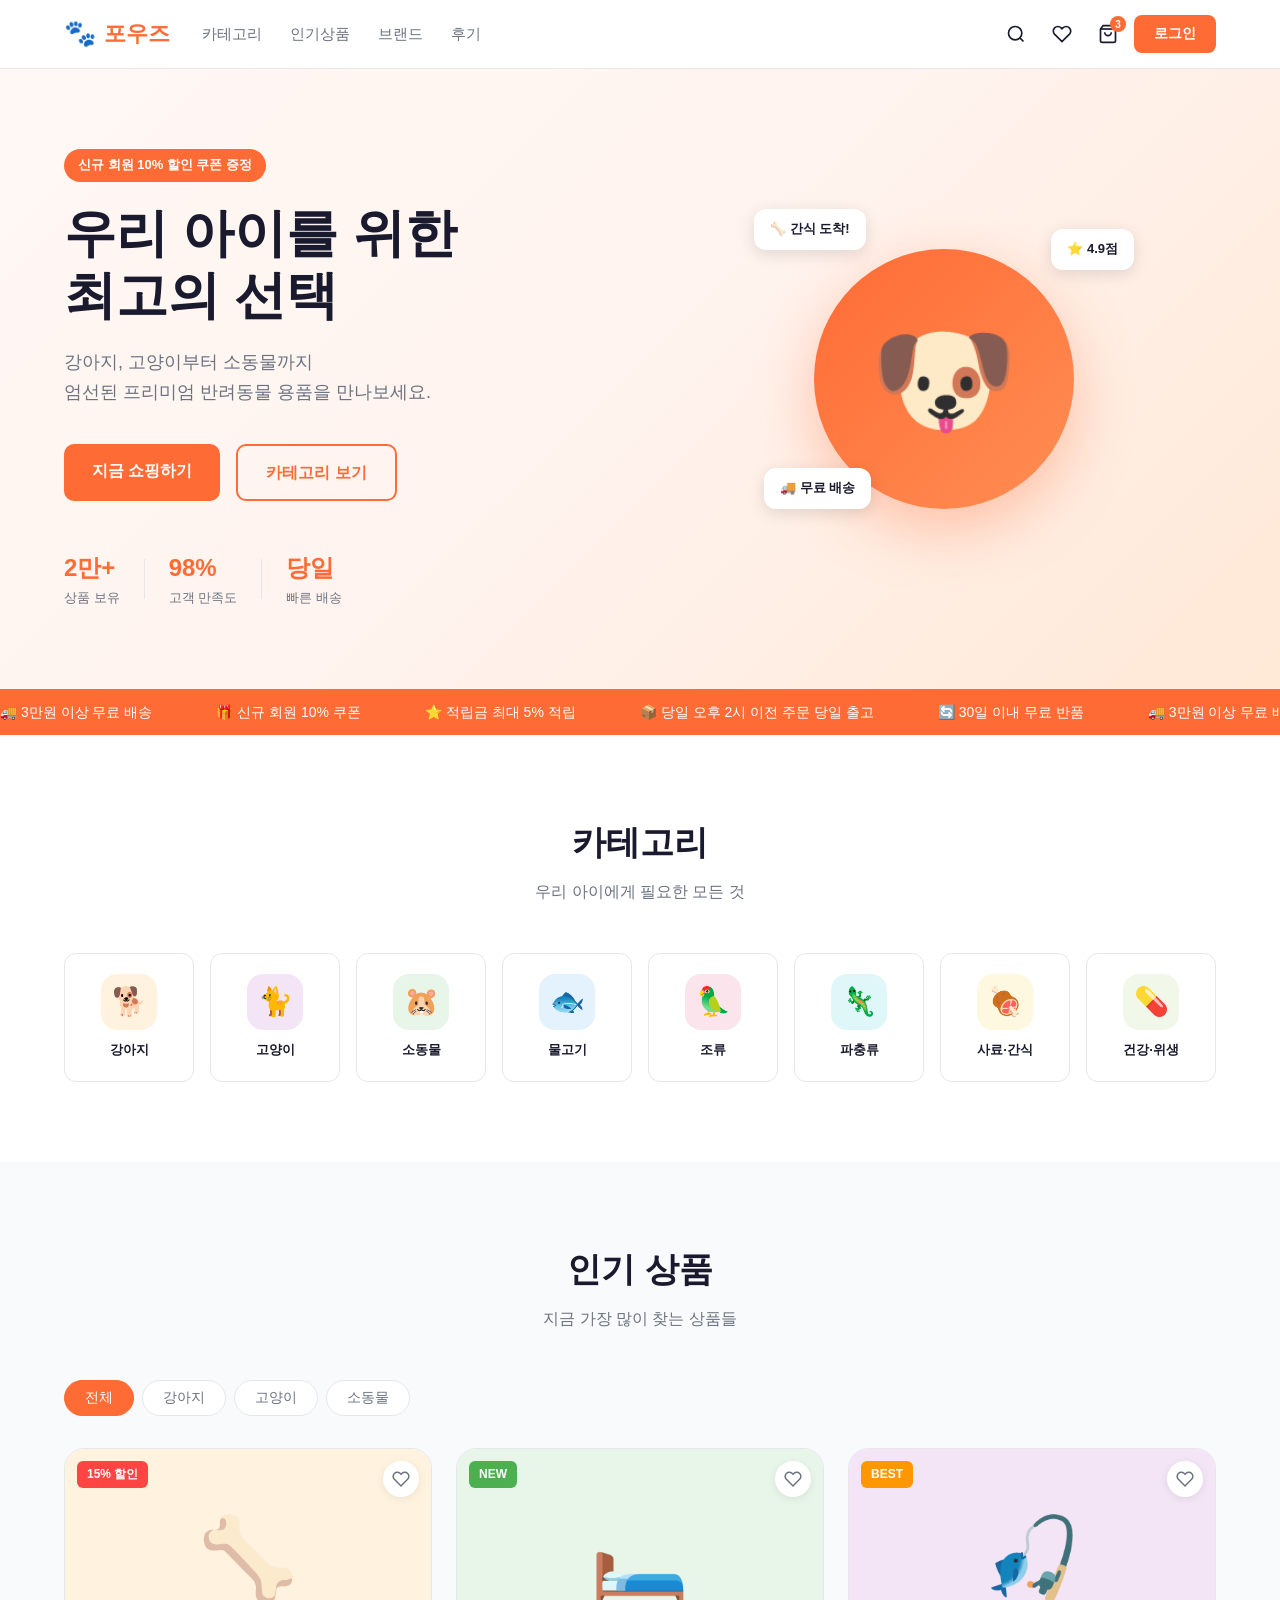
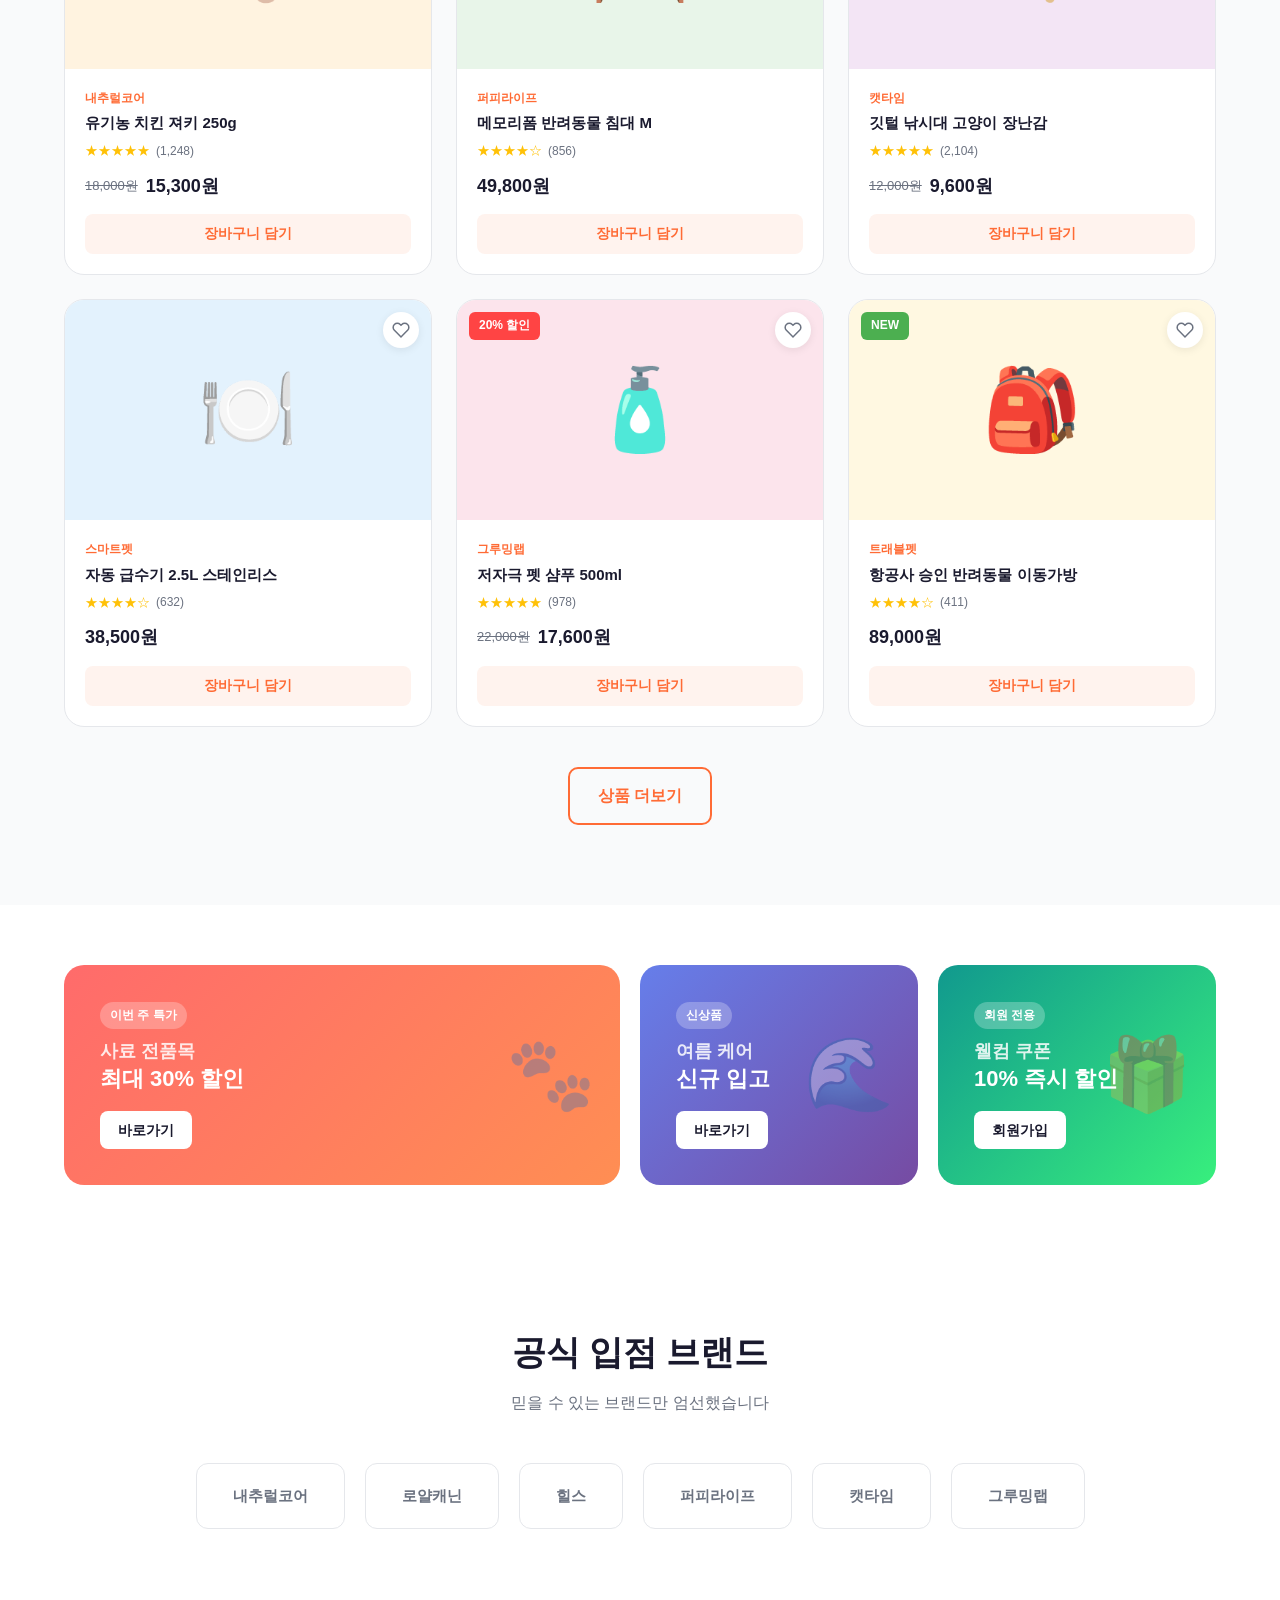
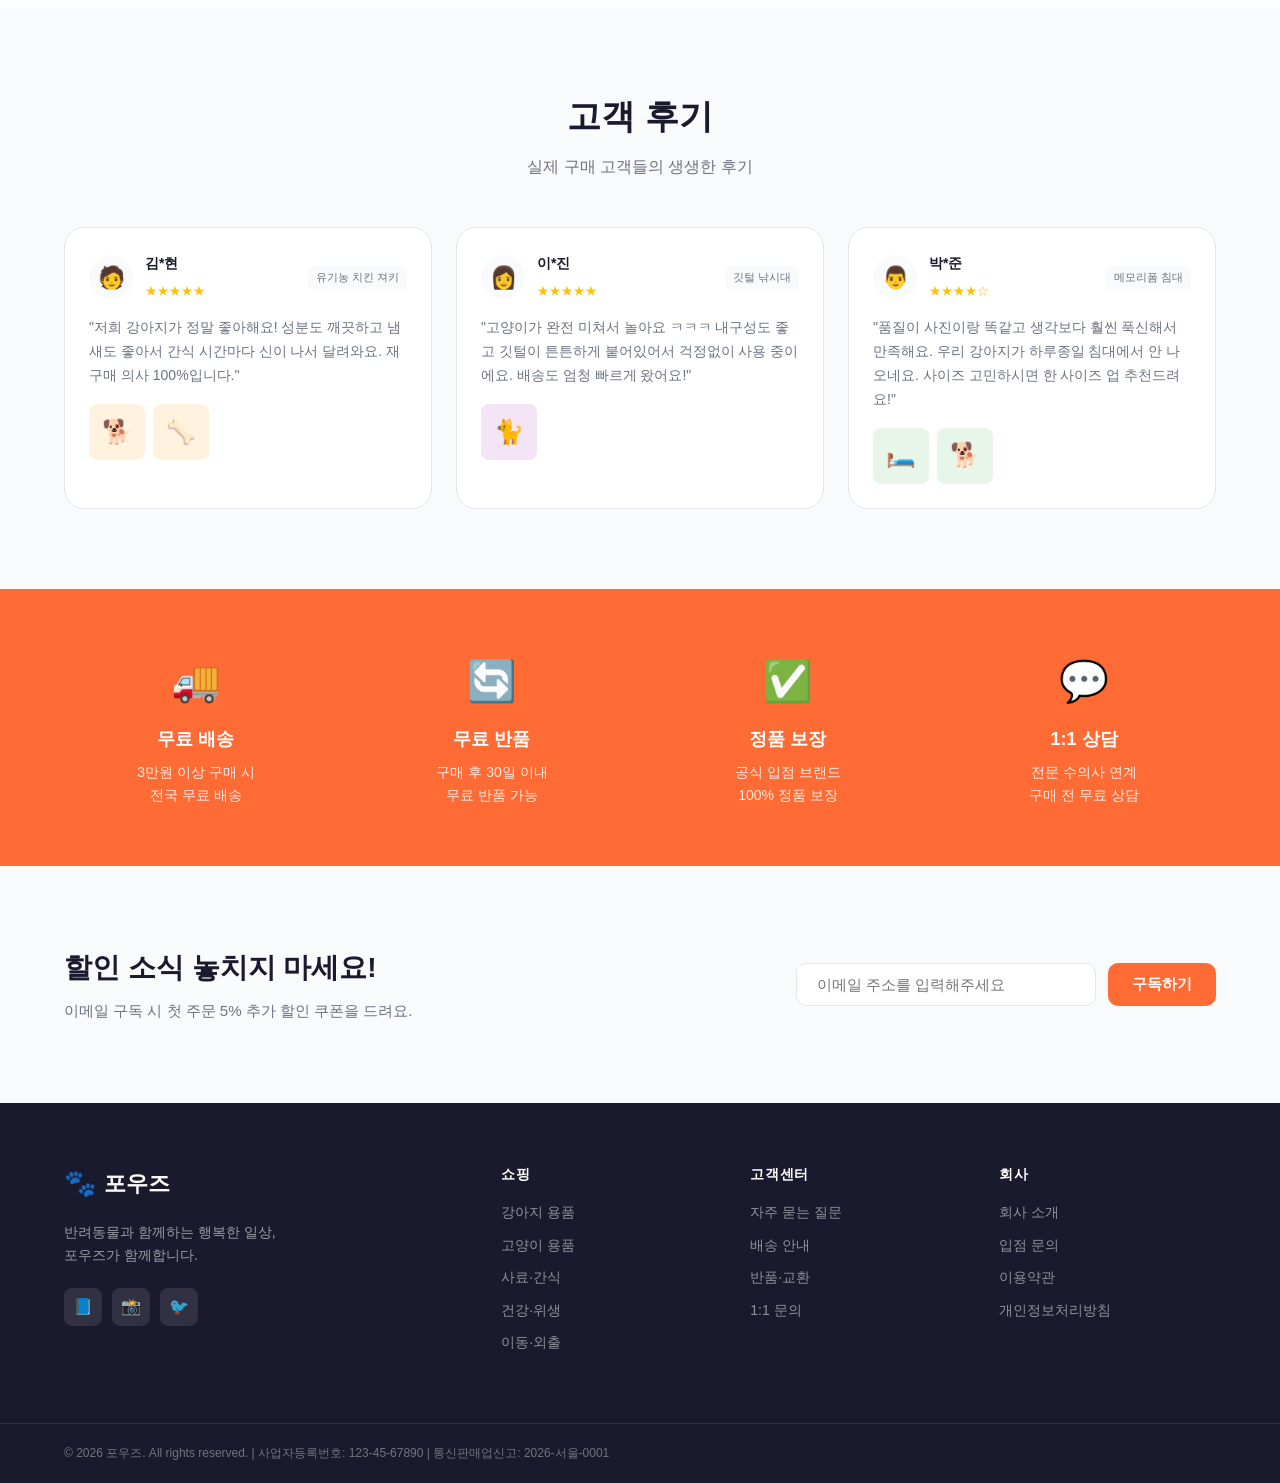
==== index.html @ cc8960c6 "Initialize brand-website project with PAWZ v1-v3 and HANIP v4 - v1: basic pet shopping mall (index.h" ====
<!DOCTYPE html>
<html lang="ko">
<head>
  <meta charset="UTF-8" />
  <meta name="viewport" content="width=device-width, initial-scale=1.0" />
  <title>포우즈 - 반려동물 용품 전문점</title>
  <link rel="stylesheet" href="style.css" />
</head>
<body>

  <!-- 헤더 -->
  <header class="header">
    <div class="container header-inner">
      <a href="#" class="logo">
        <span class="logo-icon">🐾</span>
        <span class="logo-text">포우즈</span>
      </a>
      <nav class="nav">
        <a href="#categories">카테고리</a>
        <a href="#featured">인기상품</a>
        <a href="#brands">브랜드</a>
        <a href="#review">후기</a>
      </nav>
      <div class="header-actions">
        <button class="btn-icon" aria-label="검색">
          <svg width="20" height="20" viewBox="0 0 24 24" fill="none" stroke="currentColor" stroke-width="2"><circle cx="11" cy="11" r="8"/><path d="m21 21-4.35-4.35"/></svg>
        </button>
        <button class="btn-icon" aria-label="찜목록">
          <svg width="20" height="20" viewBox="0 0 24 24" fill="none" stroke="currentColor" stroke-width="2"><path d="M20.84 4.61a5.5 5.5 0 0 0-7.78 0L12 5.67l-1.06-1.06a5.5 5.5 0 0 0-7.78 7.78l1.06 1.06L12 21.23l7.78-7.78 1.06-1.06a5.5 5.5 0 0 0 0-7.78z"/></svg>
        </button>
        <button class="btn-icon cart-btn" aria-label="장바구니">
          <svg width="20" height="20" viewBox="0 0 24 24" fill="none" stroke="currentColor" stroke-width="2"><path d="M6 2 3 6v14a2 2 0 0 0 2 2h14a2 2 0 0 0 2-2V6l-3-4z"/><line x1="3" y1="6" x2="21" y2="6"/><path d="M16 10a4 4 0 0 1-8 0"/></svg>
          <span class="cart-badge">3</span>
        </button>
        <button class="btn-primary">로그인</button>
      </div>
      <button class="mobile-menu-btn" aria-label="메뉴 열기">
        <span></span><span></span><span></span>
      </button>
    </div>
  </header>

  <!-- 히어로 섹션 -->
  <section class="hero">
    <div class="container hero-inner">
      <div class="hero-text">
        <p class="hero-badge">신규 회원 10% 할인 쿠폰 증정</p>
        <h1 class="hero-title">우리 아이를 위한<br>최고의 선택</h1>
        <p class="hero-desc">강아지, 고양이부터 소동물까지<br>엄선된 프리미엄 반려동물 용품을 만나보세요.</p>
        <div class="hero-buttons">
          <a href="#featured" class="btn-primary btn-lg">지금 쇼핑하기</a>
          <a href="#categories" class="btn-outline btn-lg">카테고리 보기</a>
        </div>
        <div class="hero-stats">
          <div class="stat">
            <strong>2만+</strong>
            <span>상품 보유</span>
          </div>
          <div class="stat-divider"></div>
          <div class="stat">
            <strong>98%</strong>
            <span>고객 만족도</span>
          </div>
          <div class="stat-divider"></div>
          <div class="stat">
            <strong>당일</strong>
            <span>빠른 배송</span>
          </div>
        </div>
      </div>
      <div class="hero-image">
        <div class="hero-card hero-card-main">
          <div class="hero-pet-illustration">
            <div class="pet-circle">
              <span class="pet-emoji">🐶</span>
            </div>
            <div class="floating-badge badge-1">🦴 간식 도착!</div>
            <div class="floating-badge badge-2">⭐ 4.9점</div>
            <div class="floating-badge badge-3">🚚 무료 배송</div>
          </div>
        </div>
      </div>
    </div>
  </section>

  <!-- 배너 띠 -->
  <div class="banner-strip">
    <div class="banner-track">
      <span>🚚 3만원 이상 무료 배송</span>
      <span>🎁 신규 회원 10% 쿠폰</span>
      <span>⭐ 적립금 최대 5% 적립</span>
      <span>📦 당일 오후 2시 이전 주문 당일 출고</span>
      <span>🔄 30일 이내 무료 반품</span>
      <span>🚚 3만원 이상 무료 배송</span>
      <span>🎁 신규 회원 10% 쿠폰</span>
      <span>⭐ 적립금 최대 5% 적립</span>
      <span>📦 당일 오후 2시 이전 주문 당일 출고</span>
      <span>🔄 30일 이내 무료 반품</span>
    </div>
  </div>

  <!-- 카테고리 -->
  <section class="section" id="categories">
    <div class="container">
      <div class="section-header">
        <h2 class="section-title">카테고리</h2>
        <p class="section-desc">우리 아이에게 필요한 모든 것</p>
      </div>
      <div class="category-grid">
        <a href="#" class="category-card">
          <div class="category-icon" style="background:#FFF3E0;">🐕</div>
          <span>강아지</span>
        </a>
        <a href="#" class="category-card">
          <div class="category-icon" style="background:#F3E5F5;">🐈</div>
          <span>고양이</span>
        </a>
        <a href="#" class="category-card">
          <div class="category-icon" style="background:#E8F5E9;">🐹</div>
          <span>소동물</span>
        </a>
        <a href="#" class="category-card">
          <div class="category-icon" style="background:#E3F2FD;">🐟</div>
          <span>물고기</span>
        </a>
        <a href="#" class="category-card">
          <div class="category-icon" style="background:#FCE4EC;">🦜</div>
          <span>조류</span>
        </a>
        <a href="#" class="category-card">
          <div class="category-icon" style="background:#E0F7FA;">🦎</div>
          <span>파충류</span>
        </a>
        <a href="#" class="category-card">
          <div class="category-icon" style="background:#FFF8E1;">🍖</div>
          <span>사료·간식</span>
        </a>
        <a href="#" class="category-card">
          <div class="category-icon" style="background:#F1F8E9;">💊</div>
          <span>건강·위생</span>
        </a>
      </div>
    </div>
  </section>

  <!-- 인기 상품 -->
  <section class="section section-gray" id="featured">
    <div class="container">
      <div class="section-header">
        <h2 class="section-title">인기 상품</h2>
        <p class="section-desc">지금 가장 많이 찾는 상품들</p>
      </div>
      <div class="tab-bar">
        <button class="tab active" data-tab="all">전체</button>
        <button class="tab" data-tab="dog">강아지</button>
        <button class="tab" data-tab="cat">고양이</button>
        <button class="tab" data-tab="small">소동물</button>
      </div>
      <div class="product-grid">

        <div class="product-card">
          <div class="product-image" style="background:#FFF3E0;">
            <span class="product-emoji">🦴</span>
            <button class="wish-btn"><svg width="18" height="18" viewBox="0 0 24 24" fill="none" stroke="currentColor" stroke-width="2"><path d="M20.84 4.61a5.5 5.5 0 0 0-7.78 0L12 5.67l-1.06-1.06a5.5 5.5 0 0 0-7.78 7.78l1.06 1.06L12 21.23l7.78-7.78 1.06-1.06a5.5 5.5 0 0 0 0-7.78z"/></svg></button>
            <span class="product-badge badge-sale">15% 할인</span>
          </div>
          <div class="product-info">
            <p class="product-brand">내추럴코어</p>
            <h3 class="product-name">유기농 치킨 져키 250g</h3>
            <div class="product-rating">
              <span class="stars">★★★★★</span>
              <span class="rating-count">(1,248)</span>
            </div>
            <div class="product-price">
              <span class="price-original">18,000원</span>
              <span class="price-current">15,300원</span>
            </div>
            <button class="btn-cart">장바구니 담기</button>
          </div>
        </div>

        <div class="product-card">
          <div class="product-image" style="background:#E8F5E9;">
            <span class="product-emoji">🛏️</span>
            <button class="wish-btn"><svg width="18" height="18" viewBox="0 0 24 24" fill="none" stroke="currentColor" stroke-width="2"><path d="M20.84 4.61a5.5 5.5 0 0 0-7.78 0L12 5.67l-1.06-1.06a5.5 5.5 0 0 0-7.78 7.78l1.06 1.06L12 21.23l7.78-7.78 1.06-1.06a5.5 5.5 0 0 0 0-7.78z"/></svg></button>
            <span class="product-badge badge-new">NEW</span>
          </div>
          <div class="product-info">
            <p class="product-brand">퍼피라이프</p>
            <h3 class="product-name">메모리폼 반려동물 침대 M</h3>
            <div class="product-rating">
              <span class="stars">★★★★☆</span>
              <span class="rating-count">(856)</span>
            </div>
            <div class="product-price">
              <span class="price-current">49,800원</span>
            </div>
            <button class="btn-cart">장바구니 담기</button>
          </div>
        </div>

        <div class="product-card">
          <div class="product-image" style="background:#F3E5F5;">
            <span class="product-emoji">🎣</span>
            <button class="wish-btn"><svg width="18" height="18" viewBox="0 0 24 24" fill="none" stroke="currentColor" stroke-width="2"><path d="M20.84 4.61a5.5 5.5 0 0 0-7.78 0L12 5.67l-1.06-1.06a5.5 5.5 0 0 0-7.78 7.78l1.06 1.06L12 21.23l7.78-7.78 1.06-1.06a5.5 5.5 0 0 0 0-7.78z"/></svg></button>
            <span class="product-badge badge-best">BEST</span>
          </div>
          <div class="product-info">
            <p class="product-brand">캣타임</p>
            <h3 class="product-name">깃털 낚시대 고양이 장난감</h3>
            <div class="product-rating">
              <span class="stars">★★★★★</span>
              <span class="rating-count">(2,104)</span>
            </div>
            <div class="product-price">
              <span class="price-original">12,000원</span>
              <span class="price-current">9,600원</span>
            </div>
            <button class="btn-cart">장바구니 담기</button>
          </div>
        </div>

        <div class="product-card">
          <div class="product-image" style="background:#E3F2FD;">
            <span class="product-emoji">🍽️</span>
            <button class="wish-btn"><svg width="18" height="18" viewBox="0 0 24 24" fill="none" stroke="currentColor" stroke-width="2"><path d="M20.84 4.61a5.5 5.5 0 0 0-7.78 0L12 5.67l-1.06-1.06a5.5 5.5 0 0 0-7.78 7.78l1.06 1.06L12 21.23l7.78-7.78 1.06-1.06a5.5 5.5 0 0 0 0-7.78z"/></svg></button>
          </div>
          <div class="product-info">
            <p class="product-brand">스마트펫</p>
            <h3 class="product-name">자동 급수기 2.5L 스테인리스</h3>
            <div class="product-rating">
              <span class="stars">★★★★☆</span>
              <span class="rating-count">(632)</span>
            </div>
            <div class="product-price">
              <span class="price-current">38,500원</span>
            </div>
            <button class="btn-cart">장바구니 담기</button>
          </div>
        </div>

        <div class="product-card">
          <div class="product-image" style="background:#FCE4EC;">
            <span class="product-emoji">🧴</span>
            <button class="wish-btn"><svg width="18" height="18" viewBox="0 0 24 24" fill="none" stroke="currentColor" stroke-width="2"><path d="M20.84 4.61a5.5 5.5 0 0 0-7.78 0L12 5.67l-1.06-1.06a5.5 5.5 0 0 0-7.78 7.78l1.06 1.06L12 21.23l7.78-7.78 1.06-1.06a5.5 5.5 0 0 0 0-7.78z"/></svg></button>
            <span class="product-badge badge-sale">20% 할인</span>
          </div>
          <div class="product-info">
            <p class="product-brand">그루밍랩</p>
            <h3 class="product-name">저자극 펫 샴푸 500ml</h3>
            <div class="product-rating">
              <span class="stars">★★★★★</span>
              <span class="rating-count">(978)</span>
            </div>
            <div class="product-price">
              <span class="price-original">22,000원</span>
              <span class="price-current">17,600원</span>
            </div>
            <button class="btn-cart">장바구니 담기</button>
          </div>
        </div>

        <div class="product-card">
          <div class="product-image" style="background:#FFF8E1;">
            <span class="product-emoji">🎒</span>
            <button class="wish-btn"><svg width="18" height="18" viewBox="0 0 24 24" fill="none" stroke="currentColor" stroke-width="2"><path d="M20.84 4.61a5.5 5.5 0 0 0-7.78 0L12 5.67l-1.06-1.06a5.5 5.5 0 0 0-7.78 7.78l1.06 1.06L12 21.23l7.78-7.78 1.06-1.06a5.5 5.5 0 0 0 0-7.78z"/></svg></button>
            <span class="product-badge badge-new">NEW</span>
          </div>
          <div class="product-info">
            <p class="product-brand">트래블펫</p>
            <h3 class="product-name">항공사 승인 반려동물 이동가방</h3>
            <div class="product-rating">
              <span class="stars">★★★★☆</span>
              <span class="rating-count">(411)</span>
            </div>
            <div class="product-price">
              <span class="price-current">89,000원</span>
            </div>
            <button class="btn-cart">장바구니 담기</button>
          </div>
        </div>

      </div>
      <div class="center-btn">
        <a href="#" class="btn-outline btn-lg">상품 더보기</a>
      </div>
    </div>
  </section>

  <!-- 프로모션 배너 -->
  <section class="promo-section">
    <div class="container promo-grid">
      <div class="promo-card promo-card-large" style="background: linear-gradient(135deg, #FF6B6B, #FF8E53);">
        <div class="promo-text">
          <span class="promo-label">이번 주 특가</span>
          <h3>사료 전품목<br><strong>최대 30% 할인</strong></h3>
          <a href="#" class="btn-white">바로가기</a>
        </div>
        <span class="promo-emoji">🐾</span>
      </div>
      <div class="promo-card" style="background: linear-gradient(135deg, #667eea, #764ba2);">
        <div class="promo-text">
          <span class="promo-label">신상품</span>
          <h3>여름 케어<br><strong>신규 입고</strong></h3>
          <a href="#" class="btn-white">바로가기</a>
        </div>
        <span class="promo-emoji">🌊</span>
      </div>
      <div class="promo-card" style="background: linear-gradient(135deg, #11998e, #38ef7d);">
        <div class="promo-text">
          <span class="promo-label">회원 전용</span>
          <h3>웰컴 쿠폰<br><strong>10% 즉시 할인</strong></h3>
          <a href="#" class="btn-white">회원가입</a>
        </div>
        <span class="promo-emoji">🎁</span>
      </div>
    </div>
  </section>

  <!-- 브랜드 -->
  <section class="section" id="brands">
    <div class="container">
      <div class="section-header">
        <h2 class="section-title">공식 입점 브랜드</h2>
        <p class="section-desc">믿을 수 있는 브랜드만 엄선했습니다</p>
      </div>
      <div class="brand-list">
        <div class="brand-logo">내추럴코어</div>
        <div class="brand-logo">로얄캐닌</div>
        <div class="brand-logo">힐스</div>
        <div class="brand-logo">퍼피라이프</div>
        <div class="brand-logo">캣타임</div>
        <div class="brand-logo">그루밍랩</div>
      </div>
    </div>
  </section>

  <!-- 고객 후기 -->
  <section class="section section-gray" id="review">
    <div class="container">
      <div class="section-header">
        <h2 class="section-title">고객 후기</h2>
        <p class="section-desc">실제 구매 고객들의 생생한 후기</p>
      </div>
      <div class="review-grid">
        <div class="review-card">
          <div class="review-header">
            <div class="reviewer-avatar">🧑</div>
            <div>
              <p class="reviewer-name">김*현</p>
              <span class="stars small">★★★★★</span>
            </div>
            <span class="review-product">유기농 치킨 져키</span>
          </div>
          <p class="review-text">"저희 강아지가 정말 좋아해요! 성분도 깨끗하고 냄새도 좋아서 간식 시간마다 신이 나서 달려와요. 재구매 의사 100%입니다."</p>
          <div class="review-images">
            <div class="review-img" style="background:#FFF3E0;">🐕</div>
            <div class="review-img" style="background:#FFF3E0;">🦴</div>
          </div>
        </div>
        <div class="review-card">
          <div class="review-header">
            <div class="reviewer-avatar">👩</div>
            <div>
              <p class="reviewer-name">이*진</p>
              <span class="stars small">★★★★★</span>
            </div>
            <span class="review-product">깃털 낚시대</span>
          </div>
          <p class="review-text">"고양이가 완전 미쳐서 놀아요 ㅋㅋㅋ 내구성도 좋고 깃털이 튼튼하게 붙어있어서 걱정없이 사용 중이에요. 배송도 엄청 빠르게 왔어요!"</p>
          <div class="review-images">
            <div class="review-img" style="background:#F3E5F5;">🐈</div>
          </div>
        </div>
        <div class="review-card">
          <div class="review-header">
            <div class="reviewer-avatar">👨</div>
            <div>
              <p class="reviewer-name">박*준</p>
              <span class="stars small">★★★★☆</span>
            </div>
            <span class="review-product">메모리폼 침대</span>
          </div>
          <p class="review-text">"품질이 사진이랑 똑같고 생각보다 훨씬 푹신해서 만족해요. 우리 강아지가 하루종일 침대에서 안 나오네요. 사이즈 고민하시면 한 사이즈 업 추천드려요!"</p>
          <div class="review-images">
            <div class="review-img" style="background:#E8F5E9;">🛏️</div>
            <div class="review-img" style="background:#E8F5E9;">🐕</div>
          </div>
        </div>
      </div>
    </div>
  </section>

  <!-- 서비스 특징 -->
  <section class="features-section">
    <div class="container features-grid">
      <div class="feature">
        <div class="feature-icon">🚚</div>
        <h4>무료 배송</h4>
        <p>3만원 이상 구매 시<br>전국 무료 배송</p>
      </div>
      <div class="feature">
        <div class="feature-icon">🔄</div>
        <h4>무료 반품</h4>
        <p>구매 후 30일 이내<br>무료 반품 가능</p>
      </div>
      <div class="feature">
        <div class="feature-icon">✅</div>
        <h4>정품 보장</h4>
        <p>공식 입점 브랜드<br>100% 정품 보장</p>
      </div>
      <div class="feature">
        <div class="feature-icon">💬</div>
        <h4>1:1 상담</h4>
        <p>전문 수의사 연계<br>구매 전 무료 상담</p>
      </div>
    </div>
  </section>

  <!-- 뉴스레터 -->
  <section class="newsletter-section">
    <div class="container newsletter-inner">
      <div class="newsletter-text">
        <h2>할인 소식 놓치지 마세요!</h2>
        <p>이메일 구독 시 첫 주문 5% 추가 할인 쿠폰을 드려요.</p>
      </div>
      <form class="newsletter-form" onsubmit="return false;">
        <input type="email" placeholder="이메일 주소를 입력해주세요" />
        <button type="submit" class="btn-primary">구독하기</button>
      </form>
    </div>
  </section>

  <!-- 푸터 -->
  <footer class="footer">
    <div class="container footer-inner">
      <div class="footer-brand">
        <a href="#" class="logo">
          <span class="logo-icon">🐾</span>
          <span class="logo-text">포우즈</span>
        </a>
        <p>반려동물과 함께하는 행복한 일상,<br>포우즈가 함께합니다.</p>
        <div class="social-links">
          <a href="#" class="social-btn">📘</a>
          <a href="#" class="social-btn">📸</a>
          <a href="#" class="social-btn">🐦</a>
        </div>
      </div>
      <div class="footer-links">
        <div class="footer-col">
          <h5>쇼핑</h5>
          <a href="#">강아지 용품</a>
          <a href="#">고양이 용품</a>
          <a href="#">사료·간식</a>
          <a href="#">건강·위생</a>
          <a href="#">이동·외출</a>
        </div>
        <div class="footer-col">
          <h5>고객센터</h5>
          <a href="#">자주 묻는 질문</a>
          <a href="#">배송 안내</a>
          <a href="#">반품·교환</a>
          <a href="#">1:1 문의</a>
        </div>
        <div class="footer-col">
          <h5>회사</h5>
          <a href="#">회사 소개</a>
          <a href="#">입점 문의</a>
          <a href="#">이용약관</a>
          <a href="#">개인정보처리방침</a>
        </div>
      </div>
    </div>
    <div class="footer-bottom">
      <div class="container">
        <p>© 2026 포우즈. All rights reserved. | 사업자등록번호: 123-45-67890 | 통신판매업신고: 2026-서울-0001</p>
      </div>
    </div>
  </footer>

  <script src="script.js"></script>
</body>
</html>
---- style.css ----
/* ===== 리셋 & 기본 ===== */
*, *::before, *::after {
  box-sizing: border-box;
  margin: 0;
  padding: 0;
}

:root {
  --primary: #FF6B35;
  --primary-dark: #E55A24;
  --primary-light: #FFF3EE;
  --text: #1A1A2E;
  --text-secondary: #6B7280;
  --bg: #FFFFFF;
  --bg-gray: #F9FAFB;
  --border: #E5E7EB;
  --radius: 12px;
  --radius-lg: 20px;
  --shadow: 0 2px 8px rgba(0,0,0,0.08);
  --shadow-md: 0 4px 16px rgba(0,0,0,0.12);
  --shadow-lg: 0 8px 32px rgba(0,0,0,0.16);
}

html { scroll-behavior: smooth; }

body {
  font-family: 'Apple SD Gothic Neo', 'Noto Sans KR', sans-serif;
  color: var(--text);
  background: var(--bg);
  line-height: 1.6;
}

a { text-decoration: none; color: inherit; }
button { cursor: pointer; border: none; background: none; font-family: inherit; }
img { max-width: 100%; }

.container {
  max-width: 1200px;
  margin: 0 auto;
  padding: 0 24px;
}

/* ===== 버튼 ===== */
.btn-primary {
  background: var(--primary);
  color: #fff;
  padding: 10px 20px;
  border-radius: 8px;
  font-weight: 600;
  font-size: 14px;
  transition: background 0.2s, transform 0.1s;
  display: inline-block;
}
.btn-primary:hover { background: var(--primary-dark); transform: translateY(-1px); }

.btn-outline {
  border: 2px solid var(--primary);
  color: var(--primary);
  padding: 10px 20px;
  border-radius: 8px;
  font-weight: 600;
  font-size: 14px;
  transition: all 0.2s;
  display: inline-block;
}
.btn-outline:hover { background: var(--primary); color: #fff; transform: translateY(-1px); }

.btn-lg { padding: 14px 28px; font-size: 16px; border-radius: 10px; }

.btn-white {
  background: #fff;
  color: var(--text);
  padding: 8px 18px;
  border-radius: 8px;
  font-weight: 600;
  font-size: 14px;
  display: inline-block;
  transition: opacity 0.2s;
}
.btn-white:hover { opacity: 0.9; }

.btn-icon {
  width: 40px;
  height: 40px;
  border-radius: 8px;
  display: flex;
  align-items: center;
  justify-content: center;
  color: var(--text);
  transition: background 0.2s;
  position: relative;
}
.btn-icon:hover { background: var(--bg-gray); }

/* ===== 헤더 ===== */
.header {
  position: sticky;
  top: 0;
  z-index: 100;
  background: rgba(255,255,255,0.95);
  backdrop-filter: blur(12px);
  border-bottom: 1px solid var(--border);
}

.header-inner {
  display: flex;
  align-items: center;
  gap: 32px;
  height: 68px;
}

.logo {
  display: flex;
  align-items: center;
  gap: 8px;
  font-size: 22px;
  font-weight: 800;
  color: var(--primary);
  flex-shrink: 0;
}
.logo-icon { font-size: 26px; }

.nav {
  display: flex;
  gap: 28px;
  flex: 1;
}
.nav a {
  font-size: 15px;
  font-weight: 500;
  color: var(--text-secondary);
  transition: color 0.2s;
}
.nav a:hover { color: var(--primary); }

.header-actions {
  display: flex;
  align-items: center;
  gap: 6px;
}

.cart-btn { position: relative; }
.cart-badge {
  position: absolute;
  top: 2px;
  right: 2px;
  background: var(--primary);
  color: #fff;
  font-size: 10px;
  font-weight: 700;
  width: 16px;
  height: 16px;
  border-radius: 50%;
  display: flex;
  align-items: center;
  justify-content: center;
}

.mobile-menu-btn {
  display: none;
  flex-direction: column;
  gap: 5px;
  padding: 8px;
}
.mobile-menu-btn span {
  width: 22px;
  height: 2px;
  background: var(--text);
  border-radius: 2px;
}

/* ===== 히어로 ===== */
.hero {
  background: linear-gradient(135deg, #FFF8F5 0%, #FFF3EE 50%, #FFE8D6 100%);
  padding: 80px 0;
  overflow: hidden;
}

.hero-inner {
  display: grid;
  grid-template-columns: 1fr 1fr;
  align-items: center;
  gap: 64px;
}

.hero-badge {
  display: inline-block;
  background: var(--primary);
  color: #fff;
  font-size: 13px;
  font-weight: 600;
  padding: 6px 14px;
  border-radius: 20px;
  margin-bottom: 20px;
}

.hero-title {
  font-size: 52px;
  font-weight: 900;
  line-height: 1.2;
  margin-bottom: 20px;
  color: var(--text);
}

.hero-desc {
  font-size: 18px;
  color: var(--text-secondary);
  margin-bottom: 36px;
  line-height: 1.7;
}

.hero-buttons {
  display: flex;
  gap: 16px;
  margin-bottom: 48px;
}

.hero-stats {
  display: flex;
  align-items: center;
  gap: 24px;
}

.stat {
  display: flex;
  flex-direction: column;
}
.stat strong {
  font-size: 24px;
  font-weight: 800;
  color: var(--primary);
}
.stat span {
  font-size: 13px;
  color: var(--text-secondary);
}

.stat-divider {
  width: 1px;
  height: 40px;
  background: var(--border);
}

/* 히어로 이미지 영역 */
.hero-image {
  display: flex;
  justify-content: center;
  align-items: center;
}

.hero-card-main {
  position: relative;
  width: 380px;
  height: 380px;
}

.hero-pet-illustration {
  position: relative;
  width: 100%;
  height: 100%;
  display: flex;
  align-items: center;
  justify-content: center;
}

.pet-circle {
  width: 260px;
  height: 260px;
  border-radius: 50%;
  background: linear-gradient(135deg, #FF6B35, #FF8E53);
  display: flex;
  align-items: center;
  justify-content: center;
  font-size: 120px;
  box-shadow: 0 20px 60px rgba(255, 107, 53, 0.35);
  animation: float 3s ease-in-out infinite;
}

@keyframes float {
  0%, 100% { transform: translateY(0); }
  50% { transform: translateY(-12px); }
}

.floating-badge {
  position: absolute;
  background: #fff;
  border-radius: 12px;
  padding: 10px 16px;
  font-size: 13px;
  font-weight: 600;
  box-shadow: var(--shadow-md);
  white-space: nowrap;
}

.badge-1 { top: 20px; left: 0; animation: floatBadge1 4s ease-in-out infinite; }
.badge-2 { top: 40px; right: 0; animation: floatBadge2 4s ease-in-out infinite 1s; }
.badge-3 { bottom: 60px; left: 10px; animation: floatBadge1 4s ease-in-out infinite 0.5s; }

@keyframes floatBadge1 {
  0%, 100% { transform: translateY(0); }
  50% { transform: translateY(-6px); }
}
@keyframes floatBadge2 {
  0%, 100% { transform: translateY(0); }
  50% { transform: translateY(-8px); }
}

/* ===== 배너 띠 ===== */
.banner-strip {
  background: var(--primary);
  color: #fff;
  padding: 12px 0;
  overflow: hidden;
}

.banner-track {
  display: flex;
  gap: 64px;
  white-space: nowrap;
  animation: scroll 20s linear infinite;
  font-size: 14px;
  font-weight: 500;
}

@keyframes scroll {
  from { transform: translateX(0); }
  to { transform: translateX(-50%); }
}

/* ===== 섹션 공통 ===== */
.section { padding: 80px 0; }
.section-gray { background: var(--bg-gray); }

.section-header {
  text-align: center;
  margin-bottom: 48px;
}

.section-title {
  font-size: 34px;
  font-weight: 800;
  margin-bottom: 10px;
}

.section-desc {
  font-size: 16px;
  color: var(--text-secondary);
}

/* ===== 카테고리 ===== */
.category-grid {
  display: grid;
  grid-template-columns: repeat(8, 1fr);
  gap: 16px;
}

.category-card {
  display: flex;
  flex-direction: column;
  align-items: center;
  gap: 10px;
  padding: 20px 12px;
  border-radius: var(--radius);
  border: 1px solid var(--border);
  background: #fff;
  transition: all 0.2s;
  font-size: 13px;
  font-weight: 600;
  color: var(--text);
}
.category-card:hover {
  border-color: var(--primary);
  transform: translateY(-4px);
  box-shadow: var(--shadow-md);
}

.category-icon {
  width: 56px;
  height: 56px;
  border-radius: 16px;
  display: flex;
  align-items: center;
  justify-content: center;
  font-size: 28px;
}

/* ===== 탭 ===== */
.tab-bar {
  display: flex;
  gap: 8px;
  margin-bottom: 32px;
}

.tab {
  padding: 8px 20px;
  border-radius: 20px;
  font-size: 14px;
  font-weight: 500;
  color: var(--text-secondary);
  border: 1px solid var(--border);
  background: #fff;
  transition: all 0.2s;
}
.tab:hover { border-color: var(--primary); color: var(--primary); }
.tab.active {
  background: var(--primary);
  border-color: var(--primary);
  color: #fff;
}

/* ===== 상품 그리드 ===== */
.product-grid {
  display: grid;
  grid-template-columns: repeat(3, 1fr);
  gap: 24px;
  margin-bottom: 40px;
}

.product-card {
  background: #fff;
  border-radius: var(--radius-lg);
  overflow: hidden;
  border: 1px solid var(--border);
  transition: all 0.25s;
}
.product-card:hover {
  transform: translateY(-6px);
  box-shadow: var(--shadow-lg);
}

.product-image {
  position: relative;
  height: 220px;
  display: flex;
  align-items: center;
  justify-content: center;
}

.product-emoji { font-size: 80px; }

.wish-btn {
  position: absolute;
  top: 12px;
  right: 12px;
  width: 36px;
  height: 36px;
  border-radius: 50%;
  background: #fff;
  display: flex;
  align-items: center;
  justify-content: center;
  box-shadow: var(--shadow);
  color: var(--text-secondary);
  transition: color 0.2s;
}
.wish-btn:hover { color: #E53935; }

.product-badge {
  position: absolute;
  top: 12px;
  left: 12px;
  padding: 4px 10px;
  border-radius: 6px;
  font-size: 12px;
  font-weight: 700;
}
.badge-sale { background: #FF4444; color: #fff; }
.badge-new { background: #4CAF50; color: #fff; }
.badge-best { background: #FF9800; color: #fff; }

.product-info { padding: 20px; }

.product-brand {
  font-size: 12px;
  color: var(--primary);
  font-weight: 600;
  margin-bottom: 4px;
  text-transform: uppercase;
}

.product-name {
  font-size: 15px;
  font-weight: 600;
  margin-bottom: 8px;
  line-height: 1.4;
}

.product-rating {
  display: flex;
  align-items: center;
  gap: 6px;
  margin-bottom: 10px;
}

.stars { color: #FFC107; font-size: 13px; }
.stars.small { font-size: 12px; }
.rating-count { font-size: 12px; color: var(--text-secondary); }

.product-price {
  display: flex;
  align-items: center;
  gap: 8px;
  margin-bottom: 14px;
}

.price-original {
  font-size: 13px;
  color: var(--text-secondary);
  text-decoration: line-through;
}

.price-current {
  font-size: 18px;
  font-weight: 800;
  color: var(--text);
}

.btn-cart {
  width: 100%;
  padding: 11px;
  background: var(--primary-light);
  color: var(--primary);
  border-radius: 8px;
  font-size: 14px;
  font-weight: 600;
  transition: all 0.2s;
}
.btn-cart:hover {
  background: var(--primary);
  color: #fff;
}

.center-btn { text-align: center; }

/* ===== 프로모션 ===== */
.promo-section { padding: 60px 0; background: #fff; }

.promo-grid {
  display: grid;
  grid-template-columns: 2fr 1fr 1fr;
  gap: 20px;
}

.promo-card {
  border-radius: var(--radius-lg);
  padding: 36px;
  position: relative;
  overflow: hidden;
  min-height: 200px;
  display: flex;
  align-items: flex-end;
}

.promo-text {
  position: relative;
  z-index: 2;
}

.promo-label {
  display: inline-block;
  background: rgba(255,255,255,0.25);
  color: #fff;
  font-size: 12px;
  font-weight: 600;
  padding: 4px 10px;
  border-radius: 20px;
  margin-bottom: 10px;
}

.promo-card h3 {
  color: rgba(255,255,255,0.85);
  font-size: 18px;
  font-weight: 600;
  margin-bottom: 16px;
  line-height: 1.4;
}
.promo-card h3 strong {
  color: #fff;
  font-size: 22px;
  display: block;
}

.promo-emoji {
  position: absolute;
  right: 24px;
  top: 50%;
  transform: translateY(-50%);
  font-size: 72px;
  opacity: 0.3;
  z-index: 1;
}

/* ===== 브랜드 ===== */
.brand-list {
  display: flex;
  gap: 20px;
  flex-wrap: wrap;
  justify-content: center;
}

.brand-logo {
  padding: 20px 36px;
  border: 1px solid var(--border);
  border-radius: var(--radius);
  font-size: 15px;
  font-weight: 700;
  color: var(--text-secondary);
  transition: all 0.2s;
  cursor: pointer;
}
.brand-logo:hover {
  border-color: var(--primary);
  color: var(--primary);
  transform: scale(1.03);
}

/* ===== 후기 ===== */
.review-grid {
  display: grid;
  grid-template-columns: repeat(3, 1fr);
  gap: 24px;
}

.review-card {
  background: #fff;
  border-radius: var(--radius-lg);
  padding: 24px;
  border: 1px solid var(--border);
  transition: box-shadow 0.2s;
}
.review-card:hover { box-shadow: var(--shadow-md); }

.review-header {
  display: flex;
  align-items: center;
  gap: 12px;
  margin-bottom: 14px;
}

.reviewer-avatar {
  width: 44px;
  height: 44px;
  background: var(--bg-gray);
  border-radius: 50%;
  display: flex;
  align-items: center;
  justify-content: center;
  font-size: 22px;
  flex-shrink: 0;
}

.reviewer-name {
  font-weight: 600;
  font-size: 14px;
  margin-bottom: 2px;
}

.review-product {
  margin-left: auto;
  font-size: 11px;
  color: var(--text-secondary);
  background: var(--bg-gray);
  padding: 3px 8px;
  border-radius: 4px;
  flex-shrink: 0;
}

.review-text {
  font-size: 14px;
  color: var(--text-secondary);
  line-height: 1.7;
  margin-bottom: 16px;
}

.review-images {
  display: flex;
  gap: 8px;
}

.review-img {
  width: 56px;
  height: 56px;
  border-radius: 8px;
  display: flex;
  align-items: center;
  justify-content: center;
  font-size: 24px;
}

/* ===== 특징 ===== */
.features-section {
  padding: 60px 0;
  background: var(--primary);
}

.features-grid {
  display: grid;
  grid-template-columns: repeat(4, 1fr);
  gap: 32px;
}

.feature {
  text-align: center;
  color: #fff;
}

.feature-icon {
  font-size: 40px;
  margin-bottom: 12px;
}

.feature h4 {
  font-size: 18px;
  font-weight: 700;
  margin-bottom: 8px;
}

.feature p {
  font-size: 14px;
  opacity: 0.85;
  line-height: 1.6;
}

/* ===== 뉴스레터 ===== */
.newsletter-section {
  padding: 80px 0;
  background: var(--bg-gray);
}

.newsletter-inner {
  display: flex;
  align-items: center;
  justify-content: space-between;
  gap: 40px;
}

.newsletter-text h2 {
  font-size: 28px;
  font-weight: 800;
  margin-bottom: 8px;
}
.newsletter-text p {
  font-size: 15px;
  color: var(--text-secondary);
}

.newsletter-form {
  display: flex;
  gap: 12px;
  flex-shrink: 0;
}

.newsletter-form input {
  padding: 12px 20px;
  border-radius: 10px;
  border: 1px solid var(--border);
  font-size: 15px;
  width: 300px;
  font-family: inherit;
  outline: none;
  transition: border-color 0.2s;
}
.newsletter-form input:focus { border-color: var(--primary); }
.newsletter-form .btn-primary { padding: 12px 24px; border-radius: 10px; font-size: 15px; }

/* ===== 푸터 ===== */
.footer {
  background: var(--text);
  color: rgba(255,255,255,0.85);
}

.footer-inner {
  display: grid;
  grid-template-columns: 1fr 2fr;
  gap: 80px;
  padding: 60px 24px;
}

.footer .logo { color: #fff; margin-bottom: 16px; }

.footer-brand p {
  font-size: 14px;
  line-height: 1.7;
  opacity: 0.65;
  margin-bottom: 20px;
}

.social-links {
  display: flex;
  gap: 10px;
}
.social-btn {
  width: 38px;
  height: 38px;
  border-radius: 8px;
  background: rgba(255,255,255,0.1);
  display: flex;
  align-items: center;
  justify-content: center;
  font-size: 16px;
  transition: background 0.2s;
}
.social-btn:hover { background: rgba(255,255,255,0.2); }

.footer-links {
  display: grid;
  grid-template-columns: repeat(3, 1fr);
  gap: 32px;
}

.footer-col h5 {
  font-size: 14px;
  font-weight: 700;
  color: #fff;
  margin-bottom: 16px;
  text-transform: uppercase;
  letter-spacing: 0.05em;
}

.footer-col a {
  display: block;
  font-size: 14px;
  opacity: 0.6;
  margin-bottom: 10px;
  transition: opacity 0.2s;
}
.footer-col a:hover { opacity: 1; }

.footer-bottom {
  border-top: 1px solid rgba(255,255,255,0.1);
  padding: 20px 24px;
}
.footer-bottom p {
  font-size: 12px;
  opacity: 0.45;
}

/* ===== 반응형 ===== */
@media (max-width: 1024px) {
  .category-grid { grid-template-columns: repeat(4, 1fr); }
  .product-grid { grid-template-columns: repeat(2, 1fr); }
  .promo-grid { grid-template-columns: 1fr 1fr; }
  .promo-card-large { grid-column: span 2; }
  .hero-title { font-size: 42px; }
}

@media (max-width: 768px) {
  .nav { display: none; }
  .header-actions .btn-primary { display: none; }
  .mobile-menu-btn { display: flex; }

  .hero { padding: 48px 0; }
  .hero-inner { grid-template-columns: 1fr; gap: 40px; }
  .hero-image { display: none; }
  .hero-title { font-size: 36px; }
  .hero-buttons { flex-direction: column; gap: 12px; }

  .category-grid { grid-template-columns: repeat(4, 1fr); }
  .product-grid { grid-template-columns: 1fr; }
  .promo-grid { grid-template-columns: 1fr; }
  .promo-card-large { grid-column: span 1; }
  .review-grid { grid-template-columns: 1fr; }
  .features-grid { grid-template-columns: repeat(2, 1fr); }

  .newsletter-inner { flex-direction: column; align-items: flex-start; gap: 24px; }
  .newsletter-form { flex-direction: column; width: 100%; }
  .newsletter-form input { width: 100%; }

  .footer-inner { grid-template-columns: 1fr; gap: 40px; }
  .footer-links { grid-template-columns: repeat(3, 1fr); gap: 20px; }
}

@media (max-width: 480px) {
  .category-grid { grid-template-columns: repeat(4, 1fr); }
  .hero-stats { flex-wrap: wrap; gap: 16px; }
  .footer-links { grid-template-columns: 1fr 1fr; }
}
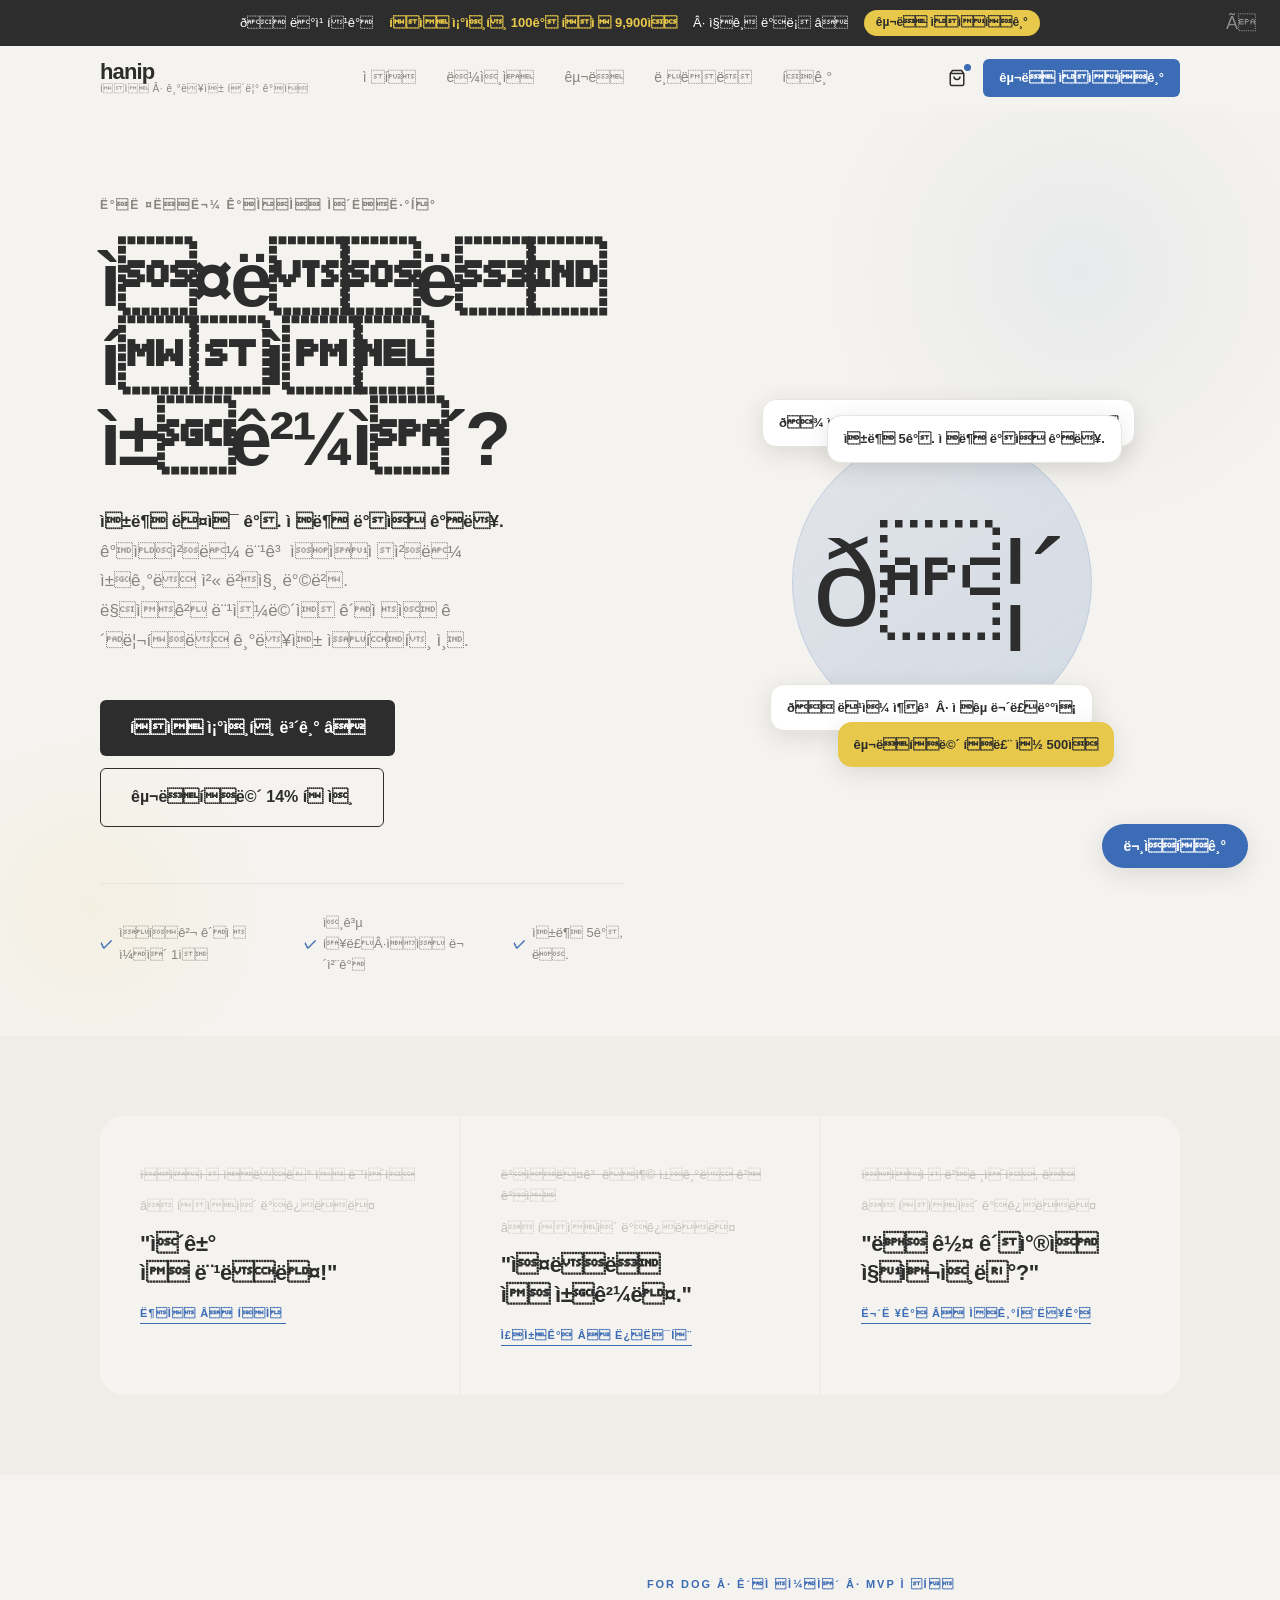
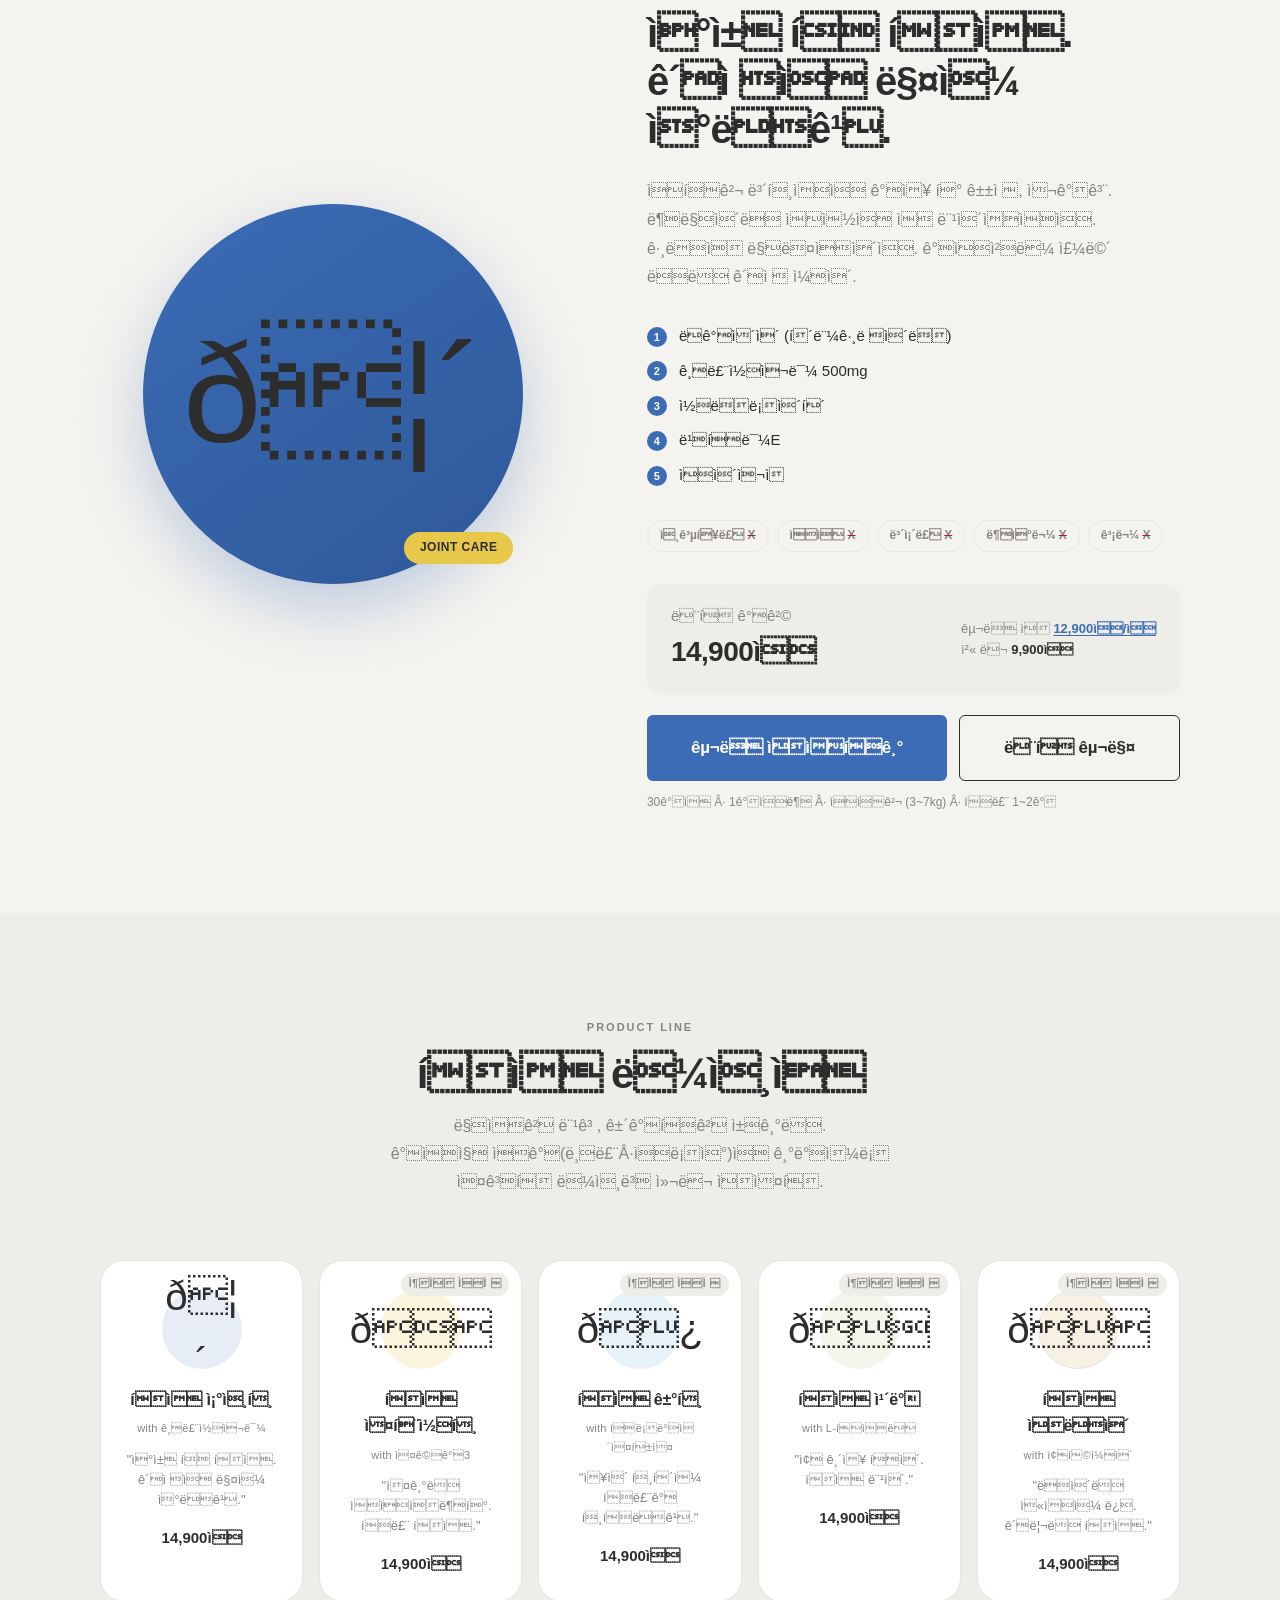
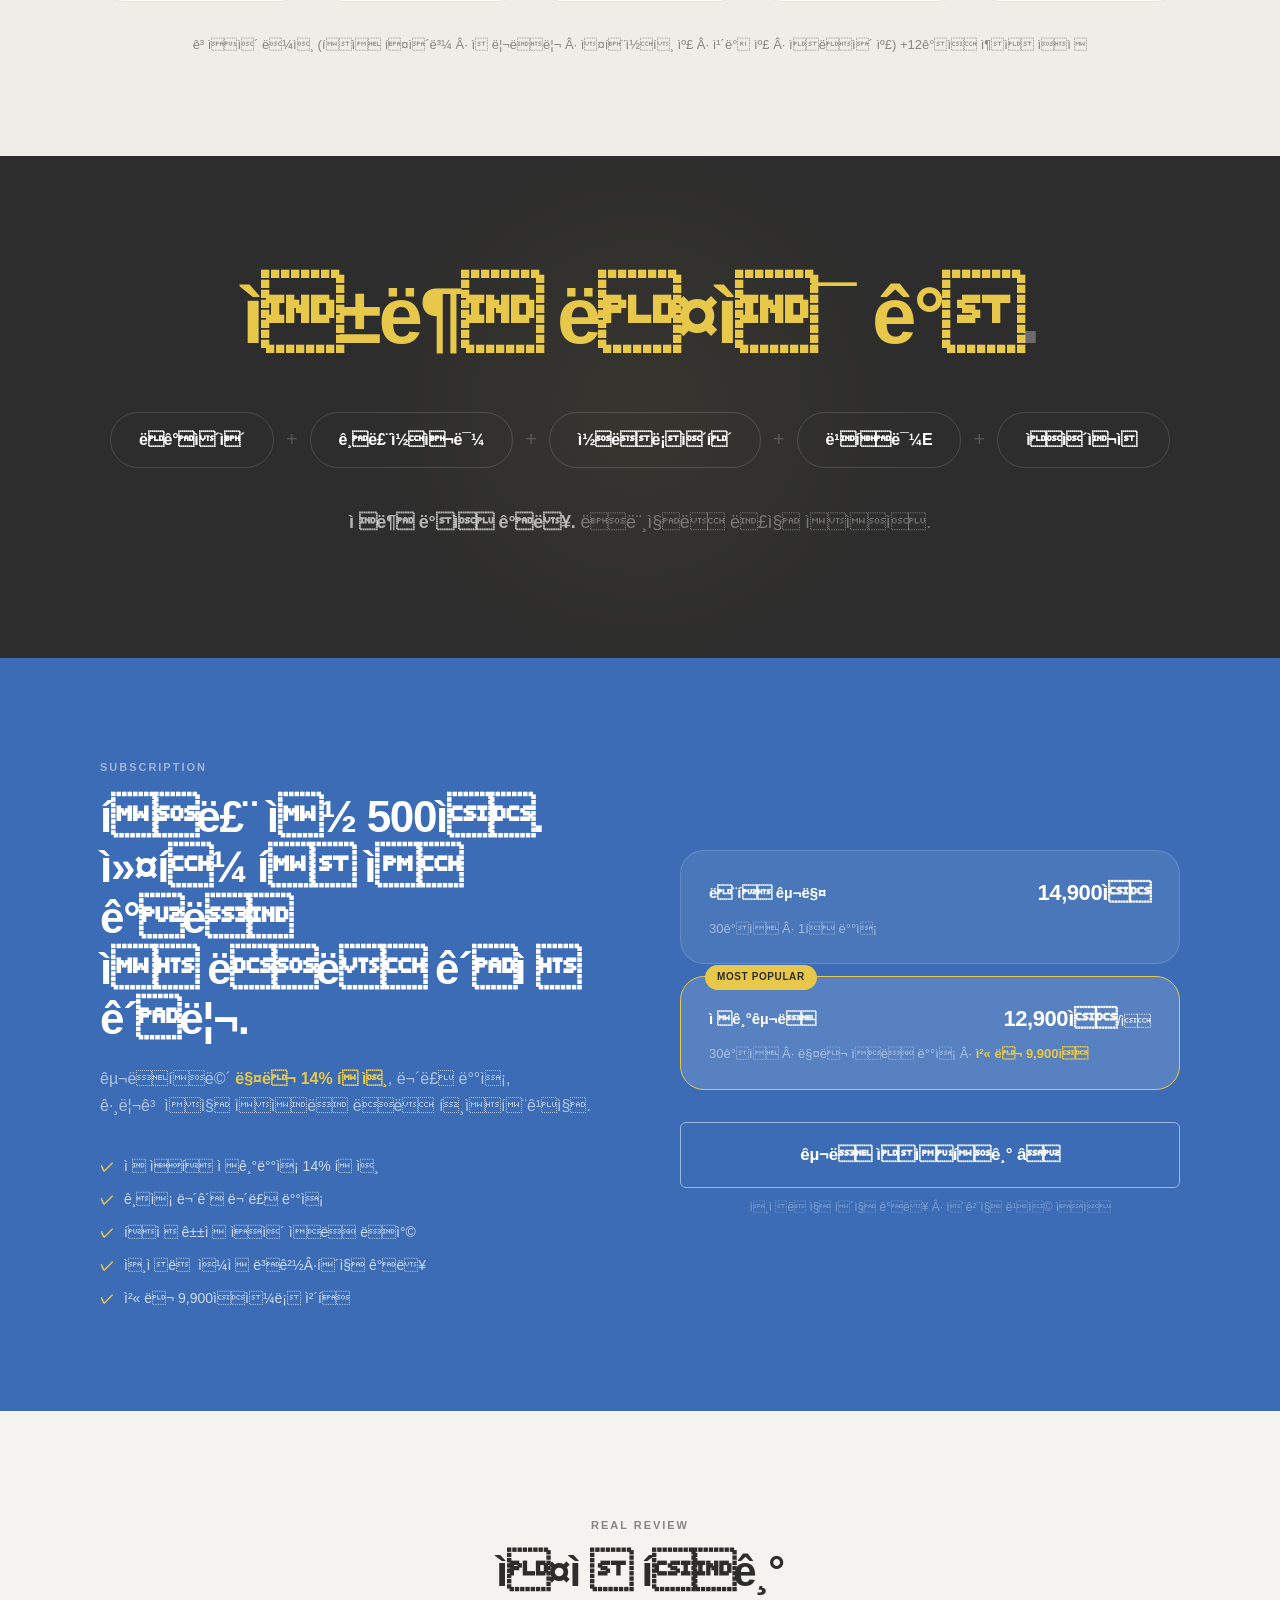
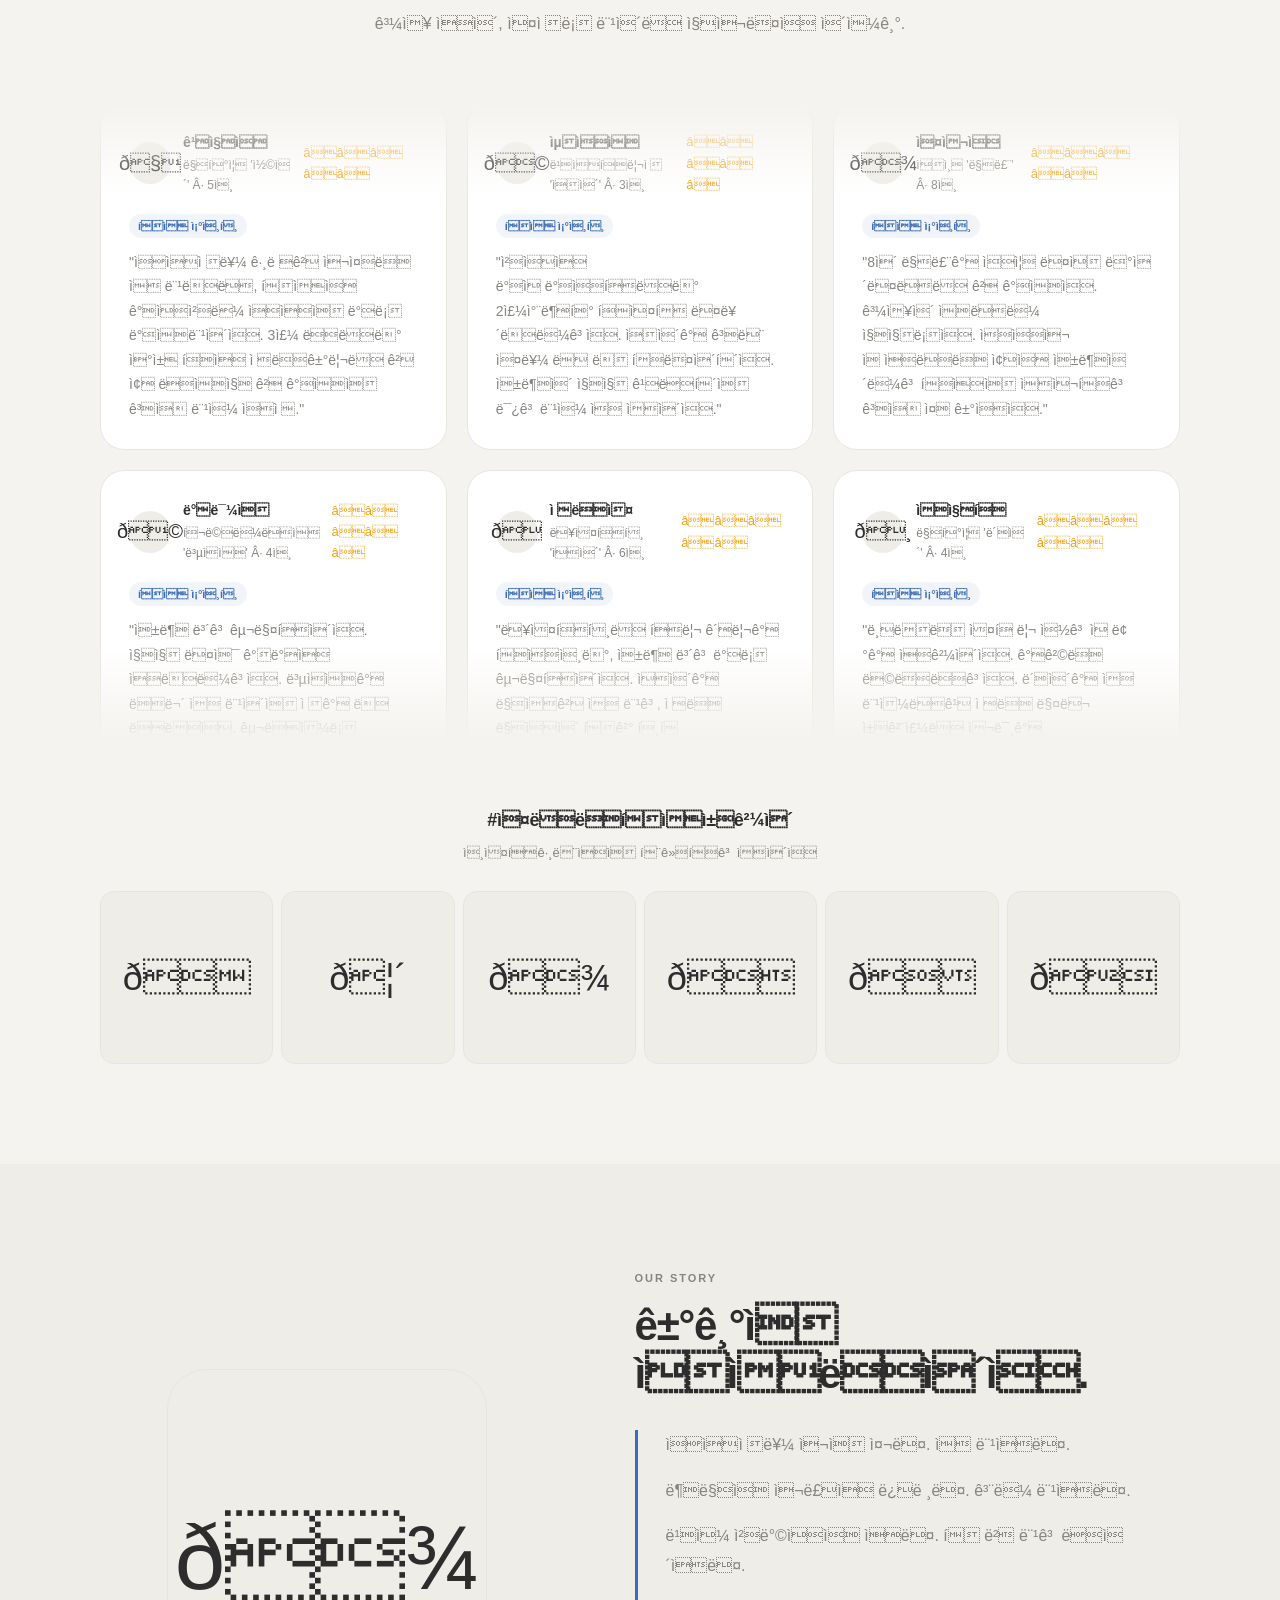
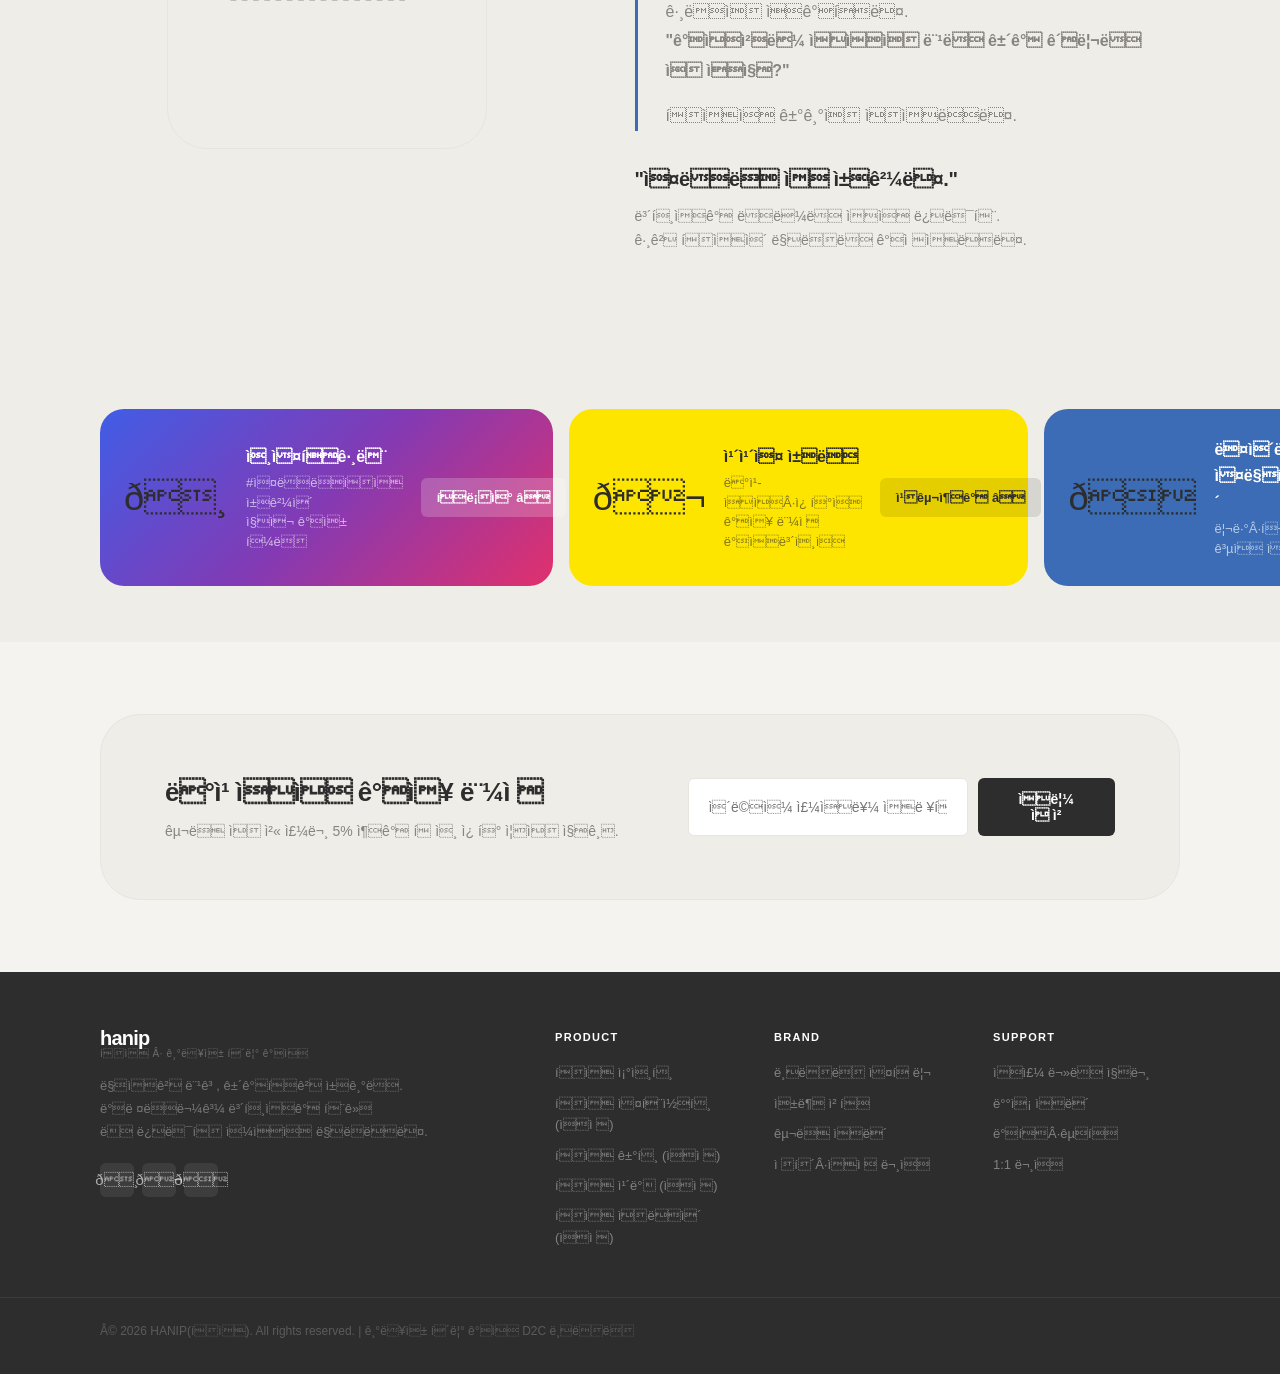
==== commit ad9f2a66: "chore: index.html을 v4 버전(HANIP)으로 교체" ====
--- a/index.html
+++ b/index.html
@@ -3,481 +3,786 @@
 <head>
   <meta charset="UTF-8" />
   <meta name="viewport" content="width=device-width, initial-scale=1.0" />
-  <title>포우즈 - 반려동물 용품 전문점</title>
-  <link rel="stylesheet" href="style.css" />
+  <meta name="description" content="íì+(HANIP) â ê¸°ë¥ì± í´ë¦° ê°ì ë¸ëë. ì±ë¶ ë¤ì¯ ê°. ì ë¶ ë°ì ê°ë¥. ê°ìì²ë¼ ë¨¹ê³  ììì ì²ë¼ ì±ê¸°ë ì²« ë²ì§¸ ë°©ë²." />
+  <title>íì+ HANIP â ì¤ëë íì+ ì±ê²¼ì´?</title>
+  <link rel="stylesheet" href="style-v4.css" />
 </head>
 <body>
 
-  <!-- 헤더 -->
-  <header class="header">
+  <!-- â  ë°ì¹­ íë° -->
+  <div class="launch-topbar" id="launchTopbar">
+    <div class="launch-topbar-inner">
+      <span>ð ë°ì¹­ í¹ê°</span>
+      <strong>íì+ ì¡°ì¸í¸ 100ê° íì  9,900ì</strong>
+      <span>Â· ì§ê¸ ë°ë¡ â</span>
+      <a class="launch-topbar-cta" href="#subscribe">êµ¬ë+ ììíê¸°</a>
+    </div>
+    <button class="launch-topbar-close" id="topbarClose" aria-label="ë«ê¸°">Ã</button>
+  </div>
+
+  <!-- â¡ í¤ë -->
+  <header class="header" id="header">
     <div class="container header-inner">
       <a href="#" class="logo">
-        <span class="logo-icon">🐾</span>
-        <span class="logo-text">포우즈</span>
+        <span class="logo-en">hanip</span>
+        <span class="logo-kr">íì+ Â· ê¸°ë¥ì± í´ë¦° ê°ì</span>
       </a>
-      <nav class="nav">
-        <a href="#categories">카테고리</a>
-        <a href="#featured">인기상품</a>
-        <a href="#brands">브랜드</a>
-        <a href="#review">후기</a>
+      <nav class="nav" id="mainNav">
+        <a href="#products" class="nav-link">ì í</a>
+        <a href="#lineup"   class="nav-link">ë¼ì¸ì+</a>
+        <a href="#subscribe" class="nav-link">êµ¬ë+</a>
+        <a href="#story"    class="nav-link">ë¸ëë</a>
+        <a href="#review"   class="nav-link">íê¸°</a>
       </nav>
       <div class="header-actions">
-        <button class="btn-icon" aria-label="검색">
-          <svg width="20" height="20" viewBox="0 0 24 24" fill="none" stroke="currentColor" stroke-width="2"><circle cx="11" cy="11" r="8"/><path d="m21 21-4.35-4.35"/></svg>
-        </button>
-        <button class="btn-icon" aria-label="찜목록">
-          <svg width="20" height="20" viewBox="0 0 24 24" fill="none" stroke="currentColor" stroke-width="2"><path d="M20.84 4.61a5.5 5.5 0 0 0-7.78 0L12 5.67l-1.06-1.06a5.5 5.5 0 0 0-7.78 7.78l1.06 1.06L12 21.23l7.78-7.78 1.06-1.06a5.5 5.5 0 0 0 0-7.78z"/></svg>
-        </button>
-        <button class="btn-icon cart-btn" aria-label="장바구니">
-          <svg width="20" height="20" viewBox="0 0 24 24" fill="none" stroke="currentColor" stroke-width="2"><path d="M6 2 3 6v14a2 2 0 0 0 2 2h14a2 2 0 0 0 2-2V6l-3-4z"/><line x1="3" y1="6" x2="21" y2="6"/><path d="M16 10a4 4 0 0 1-8 0"/></svg>
-          <span class="cart-badge">3</span>
-        </button>
-        <button class="btn-primary">로그인</button>
-      </div>
-      <button class="mobile-menu-btn" aria-label="메뉴 열기">
+        <a href="#" class="header-cart" aria-label="ì¥ë°êµ¬ë">
+          <svg viewBox="0 0 24 24" fill="none" stroke="currentColor" stroke-width="2">
+            <path d="M6 2 3 6v14a2 2 0 0 0 2 2h14a2 2 0 0 0 2-2V6l-3-4z"/>
+            <line x1="3" y1="6" x2="21" y2="6"/>
+            <path d="M16 10a4 4 0 0 1-8 0"/>
+          </svg>
+          <span class="cart-dot"></span>
+        </a>
+        <a href="#subscribe" class="btn btn-sm btn-primary">êµ¬ë+ ììíê¸°</a>
+      </div>
+      <button class="mobile-menu-btn" id="mobileMenuBtn" aria-label="ë©ë´" aria-expanded="false">
         <span></span><span></span><span></span>
       </button>
     </div>
   </header>
 
-  <!-- 히어로 섹션 -->
+  <!-- â¢ íì´ë¡ -->
   <section class="hero">
     <div class="container hero-inner">
       <div class="hero-text">
-        <p class="hero-badge">신규 회원 10% 할인 쿠폰 증정</p>
-        <h1 class="hero-title">우리 아이를 위한<br>최고의 선택</h1>
-        <p class="hero-desc">강아지, 고양이부터 소동물까지<br>엄선된 프리미엄 반려동물 용품을 만나보세요.</p>
-        <div class="hero-buttons">
-          <a href="#featured" class="btn-primary btn-lg">지금 쇼핑하기</a>
-          <a href="#categories" class="btn-outline btn-lg">카테고리 보기</a>
-        </div>
-        <div class="hero-stats">
-          <div class="stat">
-            <strong>2만+</strong>
-            <span>상품 보유</span>
-          </div>
-          <div class="stat-divider"></div>
-          <div class="stat">
-            <strong>98%</strong>
-            <span>고객 만족도</span>
-          </div>
-          <div class="stat-divider"></div>
-          <div class="stat">
-            <strong>당일</strong>
-            <span>빠른 배송</span>
-          </div>
-        </div>
-      </div>
-      <div class="hero-image">
-        <div class="hero-card hero-card-main">
-          <div class="hero-pet-illustration">
-            <div class="pet-circle">
-              <span class="pet-emoji">🐶</span>
-            </div>
-            <div class="floating-badge badge-1">🦴 간식 도착!</div>
-            <div class="floating-badge badge-2">⭐ 4.9점</div>
-            <div class="floating-badge badge-3">🚚 무료 배송</div>
-          </div>
-        </div>
-      </div>
-    </div>
-  </section>
-
-  <!-- 배너 띠 -->
-  <div class="banner-strip">
-    <div class="banner-track">
-      <span>🚚 3만원 이상 무료 배송</span>
-      <span>🎁 신규 회원 10% 쿠폰</span>
-      <span>⭐ 적립금 최대 5% 적립</span>
-      <span>📦 당일 오후 2시 이전 주문 당일 출고</span>
-      <span>🔄 30일 이내 무료 반품</span>
-      <span>🚚 3만원 이상 무료 배송</span>
-      <span>🎁 신규 회원 10% 쿠폰</span>
-      <span>⭐ 적립금 최대 5% 적립</span>
-      <span>📦 당일 오후 2시 이전 주문 당일 출고</span>
-      <span>🔄 30일 이내 무료 반품</span>
+        <p class="hero-eyebrow">ë°ë ¤ëë¬¼ ê°ìì ì´ëë·°í°</p>
+        <h1 class="hero-title">
+          ì¤ëë<br>
+          íì+<br>
+          ì±ê²¼ì´?
+        </h1>
+        <p class="hero-sub">
+          <strong>ì±ë¶ ë¤ì¯ ê°. ì ë¶ ë°ì ê°ë¥.</strong><br>
+          ê°ìì²ë¼ ë¨¹ê³  ììì ì²ë¼ ì±ê¸°ë ì²« ë²ì§¸ ë°©ë².<br>
+          ë§ìê² ë¨¹ì¼ë©´ì ê´ì ì ê´ë¦¬íë ê¸°ë¥ì± ìíí¸ ì¸.
+        </p>
+        <div class="hero-actions">
+          <a href="#products" class="btn btn-lg btn-dark">íì+ ì¡°ì¸í¸ ë³´ê¸° â</a>
+          <a href="#subscribe" class="btn btn-lg btn-outline">êµ¬ë+íë©´ 14% í ì¸</a>
+        </div>
+        <div class="hero-trust">
+          <span class="hero-trust-item">ìíê²¬ ê´ì  ì¼ì´ 1ì</span>
+          <span class="hero-trust-item">ì¸ê³µ í¥ë£Â·ìì ë¬´ì²¨ê°</span>
+          <span class="hero-trust-item">ì±ë¶ 5ê°, ë.</span>
+        </div>
+      </div>
+
+      <div class="hero-visual">
+        <div class="hero-product-wrap">
+          <div class="hero-product-circle">ð¦´</div>
+          <div class="hero-float hf-1">ð¾ ì½©ì´ ì¤ëë íì+ ì±ê¹ â</div>
+          <div class="hero-float hf-2">ì±ë¶ 5ê°. ì ë¶ ë°ì ê°ë¥.</div>
+          <div class="hero-float hf-3">ð ë¹ì¼ ì¶ê³  Â· ì êµ­ ë¬´ë£ë°°ì¡</div>
+          <div class="hero-float hf-4">êµ¬ë+íë©´ íë£¨ ì½ 500ì</div>
+        </div>
+      </div>
+    </div>
+  </section>
+
+  <!-- â£ ê³ ê° ê°ì  ì¬ì  -->
+  <div class="emotion-section">
+    <div class="container">
+      <div class="emotion-grid">
+        <div class="emotion-item fade-up">
+          <p class="emotion-before">ììì  ìëë° ì ë¨¹ì´ì</p>
+          <p class="emotion-arrow">â íì+ì´ ë°ê¿ëë¤</p>
+          <p class="emotion-after">"ì´ê±°<br>ì ë¨¹ëë¤!"</p>
+          <span class="emotion-tag">ë¶ì â íì </span>
+        </div>
+        <div class="emotion-item fade-up" style="transition-delay:0.1s">
+          <p class="emotion-before">ë°ìë¤ê³  ëì¶© ì±ê¸°ë ê² ê°ì</p>
+          <p class="emotion-arrow">â íì+ì´ ë°ê¿ëë¤</p>
+          <p class="emotion-after">"ì¤ëë<br>ì ì±ê²¼ë¤."</p>
+          <span class="emotion-tag">ì£ì±+ê° â ë¿ë¯í¨</span>
+        </div>
+        <div class="emotion-item fade-up" style="transition-delay:0.2s">
+          <p class="emotion-before">ììì  ë²ë ¸ì´ì, ë</p>
+          <p class="emotion-arrow">â íì+ì´ ë°ê¿ëë¤</p>
+          <p class="emotion-after">"ë ê½¤ ê´ì°®ì<br>ì§ì¬ì¸ë°?"</p>
+          <span class="emotion-tag">ë¬´ë ¥ê° â ìê¸°í¨ë¥ê°</span>
+        </div>
+      </div>
     </div>
   </div>
 
-  <!-- 카테고리 -->
-  <section class="section" id="categories">
+  <!-- â¤ MVP ì í â íì+ ì¡°ì¸í¸ -->
+  <section class="section" id="products">
+    <div class="container mvp-inner">
+      <div class="mvp-visual">
+        <div class="mvp-circle">
+          ð¦´
+          <span class="mvp-line-badge">JOINT CARE</span>
+        </div>
+      </div>
+
+      <div class="mvp-info">
+        <p class="mvp-eyebrow">FOR DOG Â· ê´ì ì¼ì´ Â· MVP ì í</p>
+        <h2 class="mvp-title">
+          ì°ì±+ í íì+.<br>
+          ê´ì ì ë§¤ì¼ ì°ëê¹.
+        </h2>
+        <p class="mvp-desc">
+          ìíê²¬ ë³´í¸ìì ê°ì¥ í° ê±±ì , ì¬ê°ê³¨.<br>
+          ë¶ë§ì´ë ìì½ì ì ë¨¹ì´ììì.<br>
+          ê·¸ëì ë§ë¤ìì´ì. ê°ìì²ë¼ ì£¼ë©´ ëë ê´ì  ì¼ì´.
+        </p>
+
+        <div class="ingredient-list">
+          <div style="display:flex;align-items:center;gap:12px;font-size:15px;font-weight:500;">
+            <span class="ingredient-num">1</span>ë­ê°ì´ì´ (í´ë¨¼ê·¸ë ì´ë)
+          </div>
+          <div style="display:flex;align-items:center;gap:12px;font-size:15px;font-weight:500;">
+            <span class="ingredient-num">2</span>ê¸ë£¨ì½ì¬ë¯¼ 500mg
+          </div>
+          <div style="display:flex;align-items:center;gap:12px;font-size:15px;font-weight:500;">
+            <span class="ingredient-num">3</span>ì½ëë¡ì´í´
+          </div>
+          <div style="display:flex;align-items:center;gap:12px;font-size:15px;font-weight:500;">
+            <span class="ingredient-num">4</span>ë¹íë¯¼E
+          </div>
+          <div style="display:flex;align-items:center;gap:12px;font-size:15px;font-weight:500;">
+            <span class="ingredient-num">5</span>ìì´ì¬ì 
+          </div>
+        </div>
+
+        <div class="no-add-badges">
+          <span class="no-add-badge">ì¸ê³µí¥ë£ <s>X</s></span>
+          <span class="no-add-badge">ìì <s>X</s></span>
+          <span class="no-add-badge">ë³´ì¡´ë£ <s>X</s></span>
+          <span class="no-add-badge">ë¶ì°ë¬¼ <s>X</s></span>
+          <span class="no-add-badge">ê³¡ë¬¼ <s>X</s></span>
+        </div>
+
+        <div class="mvp-price-row">
+          <div>
+            <p class="mvp-price-single">ë¨í ê°ê²©</p>
+            <p class="mvp-price-main">14,900ì</p>
+          </div>
+          <p class="mvp-price-sub">
+            êµ¬ë+ ì <a href="#subscribe">12,900ì/ì</a><br>
+            ì²« ë¬ <strong style="color:var(--hb)">9,900ì</strong>
+          </p>
+        </div>
+
+        <div style="display:flex;gap:12px;">
+          <a href="#subscribe" class="btn btn-xl btn-primary" style="flex:1;justify-content:center;">êµ¬ë+ ììíê¸°</a>
+          <a href="#" class="btn btn-xl btn-outline">ë¨í êµ¬ë§¤</a>
+        </div>
+        <p style="margin-top:12px;font-size:12px;color:var(--hg);">30ê°ì+ Â· 1ê°ìë¶ Â· ìíê²¬ (3~7kg) Â· íë£¨ 1~2ê°</p>
+      </div>
+    </div>
+  </section>
+
+  <!-- â¥ ì  ë¼ì¸ì+ -->
+  <section class="section section-soft" id="lineup">
     <div class="container">
-      <div class="section-header">
-        <h2 class="section-title">카테고리</h2>
-        <p class="section-desc">우리 아이에게 필요한 모든 것</p>
-      </div>
-      <div class="category-grid">
-        <a href="#" class="category-card">
-          <div class="category-icon" style="background:#FFF3E0;">🐕</div>
-          <span>강아지</span>
-        </a>
-        <a href="#" class="category-card">
-          <div class="category-icon" style="background:#F3E5F5;">🐈</div>
-          <span>고양이</span>
-        </a>
-        <a href="#" class="category-card">
-          <div class="category-icon" style="background:#E8F5E9;">🐹</div>
-          <span>소동물</span>
-        </a>
-        <a href="#" class="category-card">
-          <div class="category-icon" style="background:#E3F2FD;">🐟</div>
-          <span>물고기</span>
-        </a>
-        <a href="#" class="category-card">
-          <div class="category-icon" style="background:#FCE4EC;">🦜</div>
-          <span>조류</span>
-        </a>
-        <a href="#" class="category-card">
-          <div class="category-icon" style="background:#E0F7FA;">🦎</div>
-          <span>파충류</span>
-        </a>
-        <a href="#" class="category-card">
-          <div class="category-icon" style="background:#FFF8E1;">🍖</div>
-          <span>사료·간식</span>
-        </a>
-        <a href="#" class="category-card">
-          <div class="category-icon" style="background:#F1F8E9;">💊</div>
-          <span>건강·위생</span>
-        </a>
-      </div>
-    </div>
-  </section>
-
-  <!-- 인기 상품 -->
-  <section class="section section-gray" id="featured">
+      <div class="section-header centered">
+        <p class="eyebrow">PRODUCT LINE</p>
+        <h2 class="section-title">íì+ ë¼ì¸ì+</h2>
+        <p class="section-desc centered">
+          ë§ìê² ë¨¹ê³ , ê±´ê°íê² ì±ê¸°ë.<br>
+          ê°ìì§ ìê°(ë¸ë£¨Â·ìë¡ì°)ì ê¸°ë°ì¼ë¡ ì¤ê³í ë¼ì¸ë³ ì»¬ë¬ ìì¤í+.
+        </p>
+      </div>
+      <div class="lineup-grid">
+
+        <!-- ì¡°ì¸í¸ (ì¶ì ì¤) -->
+        <div class="lineup-card fade-up">
+          <div class="lineup-icon-wrap joint">ð¦´</div>
+          <p class="lineup-name">íì+ ì¡°ì¸í¸</p>
+          <p class="lineup-sub">with ê¸ë£¨ì½ì¬ë¯¼</p>
+          <p class="lineup-copy">"ì°ì±+ í íì+.<br>ê´ì ì ë§¤ì¼ ì°ëê¹."</p>
+          <p class="lineup-price">14,900ì</p>
+        </div>
+
+        <!-- ì¤í¨ì½í¸ (ì¶ì ìì ) -->
+        <div class="lineup-card coming-soon fade-up" style="transition-delay:0.08s">
+          <span class="coming-label">ì¶ì ìì </span>
+          <div class="lineup-icon-wrap skin">ð</div>
+          <p class="lineup-name">íì+ ì¤í¨ì½í¸</p>
+          <p class="lineup-sub">with ì¤ë©ê°3</p>
+          <p class="lineup-copy">"ì¤ê¸°ë ìììë¶í°.<br>íë£¨ íì+."</p>
+          <p class="lineup-price">14,900ì</p>
+        </div>
+
+        <!-- ê±°í¸ (ì¶ì ìì ) -->
+        <div class="lineup-card coming-soon fade-up" style="transition-delay:0.16s">
+          <span class="coming-label">ì¶ì ìì </span>
+          <div class="lineup-icon-wrap gut">ð¿</div>
+          <p class="lineup-name">íì+ ê±°í¸</p>
+          <p class="lineup-sub">with íë¡ë°ì´ì¤í±ì¤</p>
+          <p class="lineup-copy">"ì¥ì´ í¸í´ì¼<br>íë£¨ê° í¸íëê¹."</p>
+          <p class="lineup-price">14,900ì</p>
+        </div>
+
+        <!-- ì¹´ë° (ì¶ì ìì ) -->
+        <div class="lineup-card coming-soon fade-up" style="transition-delay:0.24s">
+          <span class="coming-label">ì¶ì ìì </span>
+          <div class="lineup-icon-wrap calm">ð</div>
+          <p class="lineup-name">íì+ ì¹´ë°</p>
+          <p class="lineup-sub">with L-í+ìë</p>
+          <p class="lineup-copy">"ì¢ ê¸´ì¥ íì´.<br>íì+ ë¨¹ì´."</p>
+          <p class="lineup-price">14,900ì</p>
+        </div>
+
+        <!-- ìëì´ (ì¶ì ìì ) -->
+        <div class="lineup-card coming-soon fade-up" style="transition-delay:0.32s">
+          <span class="coming-label">ì¶ì ìì </span>
+          <div class="lineup-icon-wrap senior">ð</div>
+          <p class="lineup-name">íì+ ìëì´</p>
+          <p class="lineup-sub">with ì¢+í©ì¼ì´</p>
+          <p class="lineup-copy">"ëì´ë ì«ìì¼ ë¿.<br>ê´ë¦¬ë íì+."</p>
+          <p class="lineup-price">14,900ì</p>
+        </div>
+
+      </div>
+      <p style="text-align:center;margin-top:32px;font-size:13px;color:var(--hg);">
+        ê³ ìì´ ë¼ì¸ (íì+ í¤ì´ë³¼ Â· ì ë¦¬ëë¦¬ Â· ì¤í¨ì½í¸ ìº£ Â· ì¹´ë° ìº£ Â· ìëì´ ìº£) +12ê°ì ì¶ì ìì 
+      </p>
+    </div>
+  </section>
+
+  <!-- â¦ ì±ë¶ í¬ëª+ì± (ë¤í¬) -->
+  <section class="ingredient-section">
+    <p class="ingredient-big">ì±ë¶ ë¤ì¯ ê°<span class="ingredient-period">.</span></p>
+
+    <div class="ingredient-items" id="ingredientItems">
+      <div class="ingredient-step">
+        <span class="ingredient-pill">ë­ê°ì´ì´</span>
+        <span class="ingredient-plus">+</span>
+      </div>
+      <div class="ingredient-step">
+        <span class="ingredient-pill">ê¸ë£¨ì½ì¬ë¯¼</span>
+        <span class="ingredient-plus">+</span>
+      </div>
+      <div class="ingredient-step">
+        <span class="ingredient-pill">ì½ëë¡ì´í´</span>
+        <span class="ingredient-plus">+</span>
+      </div>
+      <div class="ingredient-step">
+        <span class="ingredient-pill">ë¹íë¯¼E</span>
+        <span class="ingredient-plus">+</span>
+      </div>
+      <div class="ingredient-step">
+        <span class="ingredient-pill">ìì´ì¬ì </span>
+      </div>
+    </div>
+
+    <p class="ingredient-bottom">
+      <em>ì ë¶ ë°ì ê°ë¥.</em> ëë¨¸ì§ë ë£ì§ ììì.
+    </p>
+  </section>
+
+  <!-- â§ êµ¬ë+ -->
+  <section class="subscribe-section" id="subscribe">
+    <div class="container subscribe-inner">
+      <div class="subscribe-text">
+        <p class="subscribe-eyebrow">SUBSCRIPTION</p>
+        <h2 class="subscribe-title">
+          íë£¨ ì½ 500ì.<br>
+          ì»¤í¼ í ì ê°ë<br>
+          ì ëë ê´ì  ê´ë¦¬.
+        </h2>
+        <p class="subscribe-price-frame">
+          êµ¬ë+íë©´ <strong>ë§¤ë¬ 14% í ì¸</strong>, ë¬´ë£ ë°°ì¡,<br>
+          ê·¸ë¦¬ê³  ìì§ ììë ëë í¸ìí¨ê¹ì§.
+        </p>
+        <div class="subscribe-benefits">
+          <span class="subscribe-benefit">ì  ìí ì ê¸°ë°°ì¡ 14% í ì¸</span>
+          <span class="subscribe-benefit">ê¸ì¡ ë¬´ê´ ë¬´ë£ ë°°ì¡</span>
+          <span class="subscribe-benefit">íì  ê±±ì  ìì´ ìë ëì°©</span>
+          <span class="subscribe-benefit">ì¸ì ë  ì¼ì  ë³ê²½Â·í´ì§ ê°ë¥</span>
+          <span class="subscribe-benefit">ì²« ë¬ 9,900ìì¼ë¡ ì²´í</span>
+        </div>
+      </div>
+
+      <div class="subscribe-cards">
+        <div class="sub-card" id="subSingle">
+          <div class="sub-card-top">
+            <span class="sub-card-name">ë¨í êµ¬ë§¤</span>
+            <span class="sub-card-price">14,900ì</span>
+          </div>
+          <p class="sub-card-desc">30ê°ì+ Â· 1í ë°°ì¡</p>
+        </div>
+
+        <div class="sub-card selected" id="subSubscribe">
+          <span class="sub-card-popular">MOST POPULAR</span>
+          <div class="sub-card-top">
+            <span class="sub-card-name">ì ê¸°êµ¬ë+</span>
+            <span class="sub-card-price">12,900ì<span style="font-size:14px;font-weight:500;">/ì</span></span>
+          </div>
+          <p class="sub-card-desc">
+            30ê°ì+ Â· ë§¤ë¬ ìë ë°°ì¡ Â·
+            <span class="sub-card-desc-highlight">ì²« ë¬ 9,900ì</span>
+          </p>
+        </div>
+
+        <div class="sub-cta-area">
+          <a href="#" class="btn btn-xl btn-outline-white" style="width:100%;justify-content:center;">
+            êµ¬ë+ ììíê¸° â
+          </a>
+          <p class="sub-cta-note">ì¸ì ë ì§ í´ì§ ê°ë¥ Â· ì¨ê²¨ì§ ë¹ì© ìì</p>
+        </div>
+      </div>
+    </div>
+  </section>
+
+  <!-- â¨ ê³ ê° íê¸° + UGC -->
+  <section class="section" id="review">
     <div class="container">
-      <div class="section-header">
-        <h2 class="section-title">인기 상품</h2>
-        <p class="section-desc">지금 가장 많이 찾는 상품들</p>
-      </div>
-      <div class="tab-bar">
-        <button class="tab active" data-tab="all">전체</button>
-        <button class="tab" data-tab="dog">강아지</button>
-        <button class="tab" data-tab="cat">고양이</button>
-        <button class="tab" data-tab="small">소동물</button>
-      </div>
-      <div class="product-grid">
-
-        <div class="product-card">
-          <div class="product-image" style="background:#FFF3E0;">
-            <span class="product-emoji">🦴</span>
-            <button class="wish-btn"><svg width="18" height="18" viewBox="0 0 24 24" fill="none" stroke="currentColor" stroke-width="2"><path d="M20.84 4.61a5.5 5.5 0 0 0-7.78 0L12 5.67l-1.06-1.06a5.5 5.5 0 0 0-7.78 7.78l1.06 1.06L12 21.23l7.78-7.78 1.06-1.06a5.5 5.5 0 0 0 0-7.78z"/></svg></button>
-            <span class="product-badge badge-sale">15% 할인</span>
-          </div>
-          <div class="product-info">
-            <p class="product-brand">내추럴코어</p>
-            <h3 class="product-name">유기농 치킨 져키 250g</h3>
-            <div class="product-rating">
-              <span class="stars">★★★★★</span>
-              <span class="rating-count">(1,248)</span>
-            </div>
-            <div class="product-price">
-              <span class="price-original">18,000원</span>
-              <span class="price-current">15,300원</span>
-            </div>
-            <button class="btn-cart">장바구니 담기</button>
-          </div>
-        </div>
-
-        <div class="product-card">
-          <div class="product-image" style="background:#E8F5E9;">
-            <span class="product-emoji">🛏️</span>
-            <button class="wish-btn"><svg width="18" height="18" viewBox="0 0 24 24" fill="none" stroke="currentColor" stroke-width="2"><path d="M20.84 4.61a5.5 5.5 0 0 0-7.78 0L12 5.67l-1.06-1.06a5.5 5.5 0 0 0-7.78 7.78l1.06 1.06L12 21.23l7.78-7.78 1.06-1.06a5.5 5.5 0 0 0 0-7.78z"/></svg></button>
-            <span class="product-badge badge-new">NEW</span>
-          </div>
-          <div class="product-info">
-            <p class="product-brand">퍼피라이프</p>
-            <h3 class="product-name">메모리폼 반려동물 침대 M</h3>
-            <div class="product-rating">
-              <span class="stars">★★★★☆</span>
-              <span class="rating-count">(856)</span>
-            </div>
-            <div class="product-price">
-              <span class="price-current">49,800원</span>
-            </div>
-            <button class="btn-cart">장바구니 담기</button>
-          </div>
-        </div>
-
-        <div class="product-card">
-          <div class="product-image" style="background:#F3E5F5;">
-            <span class="product-emoji">🎣</span>
-            <button class="wish-btn"><svg width="18" height="18" viewBox="0 0 24 24" fill="none" stroke="currentColor" stroke-width="2"><path d="M20.84 4.61a5.5 5.5 0 0 0-7.78 0L12 5.67l-1.06-1.06a5.5 5.5 0 0 0-7.78 7.78l1.06 1.06L12 21.23l7.78-7.78 1.06-1.06a5.5 5.5 0 0 0 0-7.78z"/></svg></button>
-            <span class="product-badge badge-best">BEST</span>
-          </div>
-          <div class="product-info">
-            <p class="product-brand">캣타임</p>
-            <h3 class="product-name">깃털 낚시대 고양이 장난감</h3>
-            <div class="product-rating">
-              <span class="stars">★★★★★</span>
-              <span class="rating-count">(2,104)</span>
-            </div>
-            <div class="product-price">
-              <span class="price-original">12,000원</span>
-              <span class="price-current">9,600원</span>
-            </div>
-            <button class="btn-cart">장바구니 담기</button>
-          </div>
-        </div>
-
-        <div class="product-card">
-          <div class="product-image" style="background:#E3F2FD;">
-            <span class="product-emoji">🍽️</span>
-            <button class="wish-btn"><svg width="18" height="18" viewBox="0 0 24 24" fill="none" stroke="currentColor" stroke-width="2"><path d="M20.84 4.61a5.5 5.5 0 0 0-7.78 0L12 5.67l-1.06-1.06a5.5 5.5 0 0 0-7.78 7.78l1.06 1.06L12 21.23l7.78-7.78 1.06-1.06a5.5 5.5 0 0 0 0-7.78z"/></svg></button>
-          </div>
-          <div class="product-info">
-            <p class="product-brand">스마트펫</p>
-            <h3 class="product-name">자동 급수기 2.5L 스테인리스</h3>
-            <div class="product-rating">
-              <span class="stars">★★★★☆</span>
-              <span class="rating-count">(632)</span>
-            </div>
-            <div class="product-price">
-              <span class="price-current">38,500원</span>
-            </div>
-            <button class="btn-cart">장바구니 담기</button>
-          </div>
-        </div>
-
-        <div class="product-card">
-          <div class="product-image" style="background:#FCE4EC;">
-            <span class="product-emoji">🧴</span>
-            <button class="wish-btn"><svg width="18" height="18" viewBox="0 0 24 24" fill="none" stroke="currentColor" stroke-width="2"><path d="M20.84 4.61a5.5 5.5 0 0 0-7.78 0L12 5.67l-1.06-1.06a5.5 5.5 0 0 0-7.78 7.78l1.06 1.06L12 21.23l7.78-7.78 1.06-1.06a5.5 5.5 0 0 0 0-7.78z"/></svg></button>
-            <span class="product-badge badge-sale">20% 할인</span>
-          </div>
-          <div class="product-info">
-            <p class="product-brand">그루밍랩</p>
-            <h3 class="product-name">저자극 펫 샴푸 500ml</h3>
-            <div class="product-rating">
-              <span class="stars">★★★★★</span>
-              <span class="rating-count">(978)</span>
-            </div>
-            <div class="product-price">
-              <span class="price-original">22,000원</span>
-              <span class="price-current">17,600원</span>
-            </div>
-            <button class="btn-cart">장바구니 담기</button>
-          </div>
-        </div>
-
-        <div class="product-card">
-          <div class="product-image" style="background:#FFF8E1;">
-            <span class="product-emoji">🎒</span>
-            <button class="wish-btn"><svg width="18" height="18" viewBox="0 0 24 24" fill="none" stroke="currentColor" stroke-width="2"><path d="M20.84 4.61a5.5 5.5 0 0 0-7.78 0L12 5.67l-1.06-1.06a5.5 5.5 0 0 0-7.78 7.78l1.06 1.06L12 21.23l7.78-7.78 1.06-1.06a5.5 5.5 0 0 0 0-7.78z"/></svg></button>
-            <span class="product-badge badge-new">NEW</span>
-          </div>
-          <div class="product-info">
-            <p class="product-brand">트래블펫</p>
-            <h3 class="product-name">항공사 승인 반려동물 이동가방</h3>
-            <div class="product-rating">
-              <span class="stars">★★★★☆</span>
-              <span class="rating-count">(411)</span>
-            </div>
-            <div class="product-price">
-              <span class="price-current">89,000원</span>
-            </div>
-            <button class="btn-cart">장바구니 담기</button>
-          </div>
-        </div>
-
-      </div>
-      <div class="center-btn">
-        <a href="#" class="btn-outline btn-lg">상품 더보기</a>
-      </div>
-    </div>
-  </section>
-
-  <!-- 프로모션 배너 -->
-  <section class="promo-section">
-    <div class="container promo-grid">
-      <div class="promo-card promo-card-large" style="background: linear-gradient(135deg, #FF6B6B, #FF8E53);">
-        <div class="promo-text">
-          <span class="promo-label">이번 주 특가</span>
-          <h3>사료 전품목<br><strong>최대 30% 할인</strong></h3>
-          <a href="#" class="btn-white">바로가기</a>
-        </div>
-        <span class="promo-emoji">🐾</span>
-      </div>
-      <div class="promo-card" style="background: linear-gradient(135deg, #667eea, #764ba2);">
-        <div class="promo-text">
-          <span class="promo-label">신상품</span>
-          <h3>여름 케어<br><strong>신규 입고</strong></h3>
-          <a href="#" class="btn-white">바로가기</a>
-        </div>
-        <span class="promo-emoji">🌊</span>
-      </div>
-      <div class="promo-card" style="background: linear-gradient(135deg, #11998e, #38ef7d);">
-        <div class="promo-text">
-          <span class="promo-label">회원 전용</span>
-          <h3>웰컴 쿠폰<br><strong>10% 즉시 할인</strong></h3>
-          <a href="#" class="btn-white">회원가입</a>
-        </div>
-        <span class="promo-emoji">🎁</span>
-      </div>
-    </div>
-  </section>
-
-  <!-- 브랜드 -->
-  <section class="section" id="brands">
+      <div class="section-header centered">
+        <p class="eyebrow">REAL REVIEW</p>
+        <h2 class="section-title">ì¤ì  íê¸°</h2>
+        <p class="section-desc centered">ê³¼ì¥ ìì´, ì¤ì ë¡ ë¨¹ì´ë ì§ì¬ë¤ì ì´ì¼ê¸°.</p>
+      </div>
+
+      <div class="testimonial-columns">
+        <!-- ì»¬ë¼ 1 -->
+        <div class="tcol tcol-1">
+          <div class="review-card">
+            <div class="review-top">
+              <div class="reviewer-avatar">ð§</div>
+              <div>
+                <p class="reviewer-name">ê¹ì§ì</p>
+                <p class="reviewer-pet">ë§í°ì¦ 'ì½©ì´' Â· 5ì¸</p>
+              </div>
+              <span class="review-stars">â+â+â+â+â+</span>
+            </div>
+            <span class="review-product">íì+ ì¡°ì¸í¸</span>
+            <p class="review-body">"ììì ë¥¼ ê·¸ë ê² ì¬ì¤ë ì ë¨¹ëë, íì+ì ê°ìì²ë¼ ììì ë°ë¡ ë°ìë¨¹ì´ì. 3ì£¼ ëëë° ì°ì±+ íì ì ëê±°ë¦¬ë ê² ì¢ ëìì§ ê² ê°ìì ê³ì ë¨¹ì¼ ìì ."</p>
+          </div>
+          <div class="review-card">
+            <div class="review-top">
+              <div class="reviewer-avatar">ð©</div>
+              <div>
+                <p class="reviewer-name">ë°ë¯¼ì</p>
+                <p class="reviewer-pet">í¬ë©ë¼ëì 'ë³µì­ì' Â· 4ì¸</p>
+              </div>
+              <span class="review-stars">â+â+â+â+â+</span>
+            </div>
+            <span class="review-product">íì+ ì¡°ì¸í¸</span>
+            <p class="review-body">"ì±ë¶ ë³´ê³  êµ¬ë§¤íì´ì. ì§ì§ ë¤ì¯ ê°ë°ì ìëë¼ê³ ì. ë³µì­ìê° ëë¬´ ì ë¨¹ì´ì ì ê° ë ëëì. êµ¬ë+ì¼ë¡ ì ííìµëë¤ ð"</p>
+          </div>
+          <div class="review-card">
+            <div class="review-top">
+              <div class="reviewer-avatar">ð¨</div>
+              <div>
+                <p class="reviewer-name">ì´ì¤í</p>
+                <p class="reviewer-pet">ì¹ìì 'íë£¨' Â· 7ì¸</p>
+              </div>
+              <span class="review-stars">â+â+â+â+â+</span>
+            </div>
+            <span class="review-product">íì+ ì¡°ì¸í¸</span>
+            <p class="review-body">"ë+¸ë ¹ê²¬ì´ë¼ ê´ì ì´ ê±±ì ëëë° íë£¨ê° ìì²­ ì¢ìí´ì. íë£¨ íì+ì© ì£¼ë ë£¨í´ ìê²¼ì. êµ¬ë+ ì ì²­íê³  ë¤ì ë¬ë ê¸°ë¤ë ¤ì§ëë¤."</p>
+          </div>
+        </div>
+
+        <!-- ì»¬ë¼ 2 -->
+        <div class="tcol tcol-2">
+          <div class="review-card">
+            <div class="review-top">
+              <div class="reviewer-avatar">ð©</div>
+              <div>
+                <p class="reviewer-name">ìµìì</p>
+                <p class="reviewer-pet">ë¹ìíë¦¬ì  'ìì´' Â· 3ì¸</p>
+              </div>
+              <span class="review-stars">â+â+â+â+â+</span>
+            </div>
+            <span class="review-product">íì+ ì¡°ì¸í¸</span>
+            <p class="review-body">"ì²ìì ë°ì ë°ìíëë° 2ì£¼ì°¨ë¶í° íì¤í ë¤ë¥´ëë¼ê³ ì. ìì´ê° ê³ë¨ ì¤ë¥¼ ë ë íë¤ì´í´ì. ì±ë¶ì´ ì§ì§ ê¹ëí´ì ë¯¿ê³  ë¨¹ì¼ ì ìì´ì."</p>
+          </div>
+          <div class="review-card">
+            <div class="review-top">
+              <div class="reviewer-avatar">ð­</div>
+              <div>
+                <p class="reviewer-name">ì ëì¤</p>
+                <p class="reviewer-pet">ë¥ì¤íí¸ 'ìì´' Â· 6ì¸</p>
+              </div>
+              <span class="review-stars">â+â+â+â+â+</span>
+            </div>
+            <span class="review-product">íì+ ì¡°ì¸í¸</span>
+            <p class="review-body">"ë¥ì¤íí¸ë íë¦¬ ê´ë¦¬ê° íìì¸ë°, ì±ë¶ ë³´ê³  ë°ë¡ êµ¬ë§¤íì´ì. ìì´ê° ë§ìê² ì ë¨¹ê³ , ì ë ë§ìì´ íê²° í¸í´ì¡ìµëë¤."</p>
+          </div>
+          <div class="review-card">
+            <div class="review-top">
+              <div class="reviewer-avatar">ð</div>
+              <div>
+                <p class="reviewer-name">íì ì§</p>
+                <p class="reviewer-pet">ê³¨ë ë¦¬í¸ë¦¬ë² 'ë²ë' Â· 2ì¸</p>
+              </div>
+              <span class="review-stars">â+â+â+â+â+</span>
+            </div>
+            <span class="review-product">íì+ ì¡°ì¸í¸</span>
+            <p class="review-body">"ëíê²¬ì´ë¼ ê°ìë ì±ë¶ ë°ì§ê² ë¼ì. íì+ì ë¶íìí ê² ìì´ì ì¢ìì. ë²ëê° ê°ì íìì ê¸°ë¤ë¦¬ë íì ì´ ë¬ë¼ì¡ì´ì ð¾"</p>
+          </div>
+        </div>
+
+        <!-- ì»¬ë¼ 3 -->
+        <div class="tcol tcol-3">
+          <div class="review-card">
+            <div class="review-top">
+              <div class="reviewer-avatar">ð¾</div>
+              <div>
+                <p class="reviewer-name">ì¤ì¬ì</p>
+                <p class="reviewer-pet">ìì¸ 'ë§ë£¨' Â· 8ì¸</p>
+              </div>
+              <span class="review-stars">â+â+â+â+â+</span>
+            </div>
+            <span class="review-product">íì+ ì¡°ì¸í¸</span>
+            <p class="review-body">"8ì´ ë§ë£¨ê° ìì¦ ë¤ì ë°ì´ë¤ëë ê² ê°ìì. ê³¼ì¥ì´ ìëë¼ ì§ì§ë¡ì. ììì¬ ì ìëë ì¢ì ì±ë¶ì´ë¼ê³  íì+ì ìì¬íê³  ê³ì ì¤ ê±°ìì."</p>
+          </div>
+          <div class="review-card">
+            <div class="review-top">
+              <div class="reviewer-avatar">ð¸</div>
+              <div>
+                <p class="reviewer-name">ìì§í</p>
+                <p class="reviewer-pet">ë§í°ì¦ 'ë´ì´' Â· 4ì¸</p>
+              </div>
+              <span class="review-stars">â+â+â+â+â+</span>
+            </div>
+            <span class="review-product">íì+ ì¡°ì¸í¸</span>
+            <p class="review-body">"ë¸ëë ì¤í ë¦¬ ì½ê³  ì ë¢°ê° ìê²¼ì´ì. ê°ê²©ë ë©ëëê³ ì. ë´ì´ê° ì ë¨¹ì¼ëê¹ ì ë ë§¤ë¬ ì±ê²¨ì£¼ë ì¬ë¯¸ê° ìê²¼ìµëë¤. êµ¬ë+ ì¶ì²í´ì!"</p>
+          </div>
+          <div class="review-card">
+            <div class="review-top">
+              <div class="reviewer-avatar">â­</div>
+              <div>
+                <p class="reviewer-name">ê°íì</p>
+                <p class="reviewer-pet">í¬ë©ë¼ëì 'ë³ì´' Â· 5ì¸</p>
+              </div>
+              <span class="review-stars">â+â+â+â+â+</span>
+            </div>
+            <span class="review-product">íì+ ì¡°ì¸í¸</span>
+            <p class="review-body">"SNSìì ë³´ê³  ë°ì ë°ìíëë° ì§ì  ì¨ë³´ë ë¬ë¼ì. ë³ì´ê° ë¨¹ìë§ì ë°ì´ì¤ë ê±° ë³´ë©´ ì§ì§ ë§ìëë´ì. ì±ë¶ë ê¹ëíê³  ì¬êµ¬ë§¤ íì ì+ëë¤."</p>
+          </div>
+        </div>
+      </div>
+
+      <div class="ugc-header" style="margin-top:64px;">
+        <p class="ugc-tag">#ì¤ëëíì+ì±ê²¼ì´</p>
+        <p style="font-size:13px;color:var(--hg);margin-top:6px;">ì¸ì¤íê·¸ë¨ìì í¨ê»íê³  ìì´ì</p>
+      </div>
+      <div class="ugc-grid">
+        <div class="ugc-cell">ð</div>
+        <div class="ugc-cell">ð¦´</div>
+        <div class="ugc-cell">ð¾</div>
+        <div class="ugc-cell">ð</div>
+        <div class="ugc-cell">ð</div>
+        <div class="ugc-cell">ð</div>
+      </div>
+    </div>
+  </section>
+
+  <!-- â© ë¸ëë ì¤í ë¦¬ -->
+  <section class="story-section section-soft" id="story">
+    <div class="container story-inner">
+      <div class="story-visual">
+        <div class="story-photo">ð¾</div>
+      </div>
+      <div class="story-text">
+        <p class="eyebrow">OUR STORY</p>
+        <h2 class="section-title" style="margin-bottom:8px;">ê±°ê¸°ì<br>ììëì´ì.</h2>
+
+        <div class="story-quote">
+          <p>ììì ë¥¼ ì¬ì ì¤¬ë¤. ì ë¨¹ìë¤.</p>
+          <p>ë¶ë§ì ì¬ë£ì ë¿ë ¸ë¤. ê³¨ë¼ ë¨¹ìë¤.</p>
+          <p>ë¹ì¼ ì²ë°©ìì ìë¤. í ë² ë¨¹ê³  ëì´ìë¤.</p>
+          <p>ê·¸ëì ìê°íë¤.<br>
+          <strong>"ê°ìì²ë¼ ììì ë¨¹ë ê±´ê° ê´ë¦¬ë ì ìì§?"</strong></p>
+          <p>íì+ì ê±°ê¸°ì ììëë¤.</p>
+        </div>
+
+        <p class="story-tagline">"ì¤ëë ì ì±ê²¼ë¤."</p>
+        <p style="margin-top:8px;font-size:14px;color:var(--hg);line-height:1.75;">
+          ë³´í¸ìê° ëë¼ë ìì ë¿ë¯í¨.<br>
+          ê·¸ê² íì+ì´ ë§ëë ê°ì ì+ëë¤.
+        </p>
+      </div>
+    </div>
+  </section>
+
+  <!-- âª ì±ë CTA -->
+  <section class="channel-section">
+    <div class="container channel-grid">
+      <div class="channel-card ch-insta">
+        <div class="ch-icon">ð¸</div>
+        <div class="ch-body">
+          <h3>ì¸ì¤íê·¸ë¨</h3>
+          <p>#ì¤ëëíì+ì±ê²¼ì´<br>ì§ì¬ ê°ì± í¼ë</p>
+        </div>
+        <a href="#" class="ch-cta">íë¡ì° â</a>
+      </div>
+      <div class="channel-card ch-kakao">
+        <div class="ch-icon">ð¬</div>
+        <div class="ch-body">
+          <h3>ì¹´ì¹´ì¤ ì±ë</h3>
+          <p>ë°ì¹­ ììÂ·ì¿ í°ì<br>ê°ì¥ ë¨¼ì  ë°ìë³´ì¸ì</p>
+        </div>
+        <a href="#" class="ch-cta">ì¹êµ¬ì¶ê° â</a>
+      </div>
+      <div class="channel-card ch-store">
+        <div class="ch-icon">ð</div>
+        <div class="ch-body">
+          <h3>ë¤ì´ë² ì¤ë§í¸ì¤í ì´</h3>
+          <p>ë¦¬ë·°Â·í¬ì¸í¸ ì ë¦½<br>ê³µì ì¤í ì´</p>
+        </div>
+        <a href="#" class="ch-cta">ë°ë¡ê°ê¸° â</a>
+      </div>
+    </div>
+  </section>
+
+  <!-- ë´ì¤ë í° -->
+  <section class="newsletter-section">
     <div class="container">
-      <div class="section-header">
-        <h2 class="section-title">공식 입점 브랜드</h2>
-        <p class="section-desc">믿을 수 있는 브랜드만 엄선했습니다</p>
-      </div>
-      <div class="brand-list">
-        <div class="brand-logo">내추럴코어</div>
-        <div class="brand-logo">로얄캐닌</div>
-        <div class="brand-logo">힐스</div>
-        <div class="brand-logo">퍼피라이프</div>
-        <div class="brand-logo">캣타임</div>
-        <div class="brand-logo">그루밍랩</div>
-      </div>
-    </div>
-  </section>
-
-  <!-- 고객 후기 -->
-  <section class="section section-gray" id="review">
-    <div class="container">
-      <div class="section-header">
-        <h2 class="section-title">고객 후기</h2>
-        <p class="section-desc">실제 구매 고객들의 생생한 후기</p>
-      </div>
-      <div class="review-grid">
-        <div class="review-card">
-          <div class="review-header">
-            <div class="reviewer-avatar">🧑</div>
-            <div>
-              <p class="reviewer-name">김*현</p>
-              <span class="stars small">★★★★★</span>
-            </div>
-            <span class="review-product">유기농 치킨 져키</span>
-          </div>
-          <p class="review-text">"저희 강아지가 정말 좋아해요! 성분도 깨끗하고 냄새도 좋아서 간식 시간마다 신이 나서 달려와요. 재구매 의사 100%입니다."</p>
-          <div class="review-images">
-            <div class="review-img" style="background:#FFF3E0;">🐕</div>
-            <div class="review-img" style="background:#FFF3E0;">🦴</div>
-          </div>
-        </div>
-        <div class="review-card">
-          <div class="review-header">
-            <div class="reviewer-avatar">👩</div>
-            <div>
-              <p class="reviewer-name">이*진</p>
-              <span class="stars small">★★★★★</span>
-            </div>
-            <span class="review-product">깃털 낚시대</span>
-          </div>
-          <p class="review-text">"고양이가 완전 미쳐서 놀아요 ㅋㅋㅋ 내구성도 좋고 깃털이 튼튼하게 붙어있어서 걱정없이 사용 중이에요. 배송도 엄청 빠르게 왔어요!"</p>
-          <div class="review-images">
-            <div class="review-img" style="background:#F3E5F5;">🐈</div>
-          </div>
-        </div>
-        <div class="review-card">
-          <div class="review-header">
-            <div class="reviewer-avatar">👨</div>
-            <div>
-              <p class="reviewer-name">박*준</p>
-              <span class="stars small">★★★★☆</span>
-            </div>
-            <span class="review-product">메모리폼 침대</span>
-          </div>
-          <p class="review-text">"품질이 사진이랑 똑같고 생각보다 훨씬 푹신해서 만족해요. 우리 강아지가 하루종일 침대에서 안 나오네요. 사이즈 고민하시면 한 사이즈 업 추천드려요!"</p>
-          <div class="review-images">
-            <div class="review-img" style="background:#E8F5E9;">🛏️</div>
-            <div class="review-img" style="background:#E8F5E9;">🐕</div>
-          </div>
-        </div>
-      </div>
-    </div>
-  </section>
-
-  <!-- 서비스 특징 -->
-  <section class="features-section">
-    <div class="container features-grid">
-      <div class="feature">
-        <div class="feature-icon">🚚</div>
-        <h4>무료 배송</h4>
-        <p>3만원 이상 구매 시<br>전국 무료 배송</p>
-      </div>
-      <div class="feature">
-        <div class="feature-icon">🔄</div>
-        <h4>무료 반품</h4>
-        <p>구매 후 30일 이내<br>무료 반품 가능</p>
-      </div>
-      <div class="feature">
-        <div class="feature-icon">✅</div>
-        <h4>정품 보장</h4>
-        <p>공식 입점 브랜드<br>100% 정품 보장</p>
-      </div>
-      <div class="feature">
-        <div class="feature-icon">💬</div>
-        <h4>1:1 상담</h4>
-        <p>전문 수의사 연계<br>구매 전 무료 상담</p>
-      </div>
-    </div>
-  </section>
-
-  <!-- 뉴스레터 -->
-  <section class="newsletter-section">
-    <div class="container newsletter-inner">
-      <div class="newsletter-text">
-        <h2>할인 소식 놓치지 마세요!</h2>
-        <p>이메일 구독 시 첫 주문 5% 추가 할인 쿠폰을 드려요.</p>
-      </div>
-      <form class="newsletter-form" onsubmit="return false;">
-        <input type="email" placeholder="이메일 주소를 입력해주세요" />
-        <button type="submit" class="btn-primary">구독하기</button>
-      </form>
-    </div>
-  </section>
-
-  <!-- 푸터 -->
+      <div class="newsletter-inner">
+        <div class="newsletter-text">
+          <h2>ë°ì¹­ ìì ê°ì¥ ë¨¼ì </h2>
+          <p>êµ¬ë+ ì ì²« ì£¼ë¬¸ 5% ì¶ê° í ì¸ ì¿ í° ì¦ì ì§ê¸.</p>
+        </div>
+        <form class="newsletter-form" id="newsletterForm">
+          <input type="email" placeholder="ì´ë©ì¼ ì£¼ìë¥¼ ì+ë ¥í´ì£¼ì¸ì" />
+          <button type="submit" class="newsletter-submit">ìë¦¼ ì ì²­</button>
+        </form>
+      </div>
+    </div>
+  </section>
+
+  <!-- â« í¸í° -->
   <footer class="footer">
     <div class="container footer-inner">
       <div class="footer-brand">
-        <a href="#" class="logo">
-          <span class="logo-icon">🐾</span>
-          <span class="logo-text">포우즈</span>
+        <a href="#" class="logo" style="margin-bottom:16px;">
+          <span class="logo-en" style="color:#fff;">hanip</span>
+          <span class="logo-kr">íì+ Â· ê¸°ë¥ì± í´ë¦° ê°ì</span>
         </a>
-        <p>반려동물과 함께하는 행복한 일상,<br>포우즈가 함께합니다.</p>
-        <div class="social-links">
-          <a href="#" class="social-btn">📘</a>
-          <a href="#" class="social-btn">📸</a>
-          <a href="#" class="social-btn">🐦</a>
+        <p>
+          ë§ìê² ë¨¹ê³ , ê±´ê°íê² ì±ê¸°ë.<br>
+          ë°ë ¤ëë¬¼ê³¼ ë³´í¸ìê° í¨ê»<br>ë ë¿ë¯í ì¼ìì ë§ë­ëë¤.
+        </p>
+        <div class="footer-social">
+          <a href="#">ð¸</a>
+          <a href="#">ð¬</a>
+          <a href="#">ð</a>
         </div>
       </div>
       <div class="footer-links">
         <div class="footer-col">
-          <h5>쇼핑</h5>
-          <a href="#">강아지 용품</a>
-          <a href="#">고양이 용품</a>
-          <a href="#">사료·간식</a>
-          <a href="#">건강·위생</a>
-          <a href="#">이동·외출</a>
+          <h5>PRODUCT</h5>
+          <a href="#">íì+ ì¡°ì¸í¸</a>
+          <a href="#">íì+ ì¤í¨ì½í¸ (ìì )</a>
+          <a href="#">íì+ ê±°í¸ (ìì )</a>
+          <a href="#">íì+ ì¹´ë° (ìì )</a>
+          <a href="#">íì+ ìëì´ (ìì )</a>
         </div>
         <div class="footer-col">
-          <h5>고객센터</h5>
-          <a href="#">자주 묻는 질문</a>
-          <a href="#">배송 안내</a>
-          <a href="#">반품·교환</a>
-          <a href="#">1:1 문의</a>
+          <h5>BRAND</h5>
+          <a href="#">ë¸ëë ì¤í ë¦¬</a>
+          <a href="#">ì±ë¶ ì² í</a>
+          <a href="#">êµ¬ë+ ìë´</a>
+          <a href="#">ì í´Â·ì+ì  ë¬¸ì</a>
         </div>
         <div class="footer-col">
-          <h5>회사</h5>
-          <a href="#">회사 소개</a>
-          <a href="#">입점 문의</a>
-          <a href="#">이용약관</a>
-          <a href="#">개인정보처리방침</a>
+          <h5>SUPPORT</h5>
+          <a href="#">ìì£¼ ë¬»ë ì§ë¬¸</a>
+          <a href="#">ë°°ì¡ ìë´</a>
+          <a href="#">ë°íÂ·êµí</a>
+          <a href="#">1:1 ë¬¸ì</a>
         </div>
       </div>
     </div>
     <div class="footer-bottom">
       <div class="container">
-        <p>© 2026 포우즈. All rights reserved. | 사업자등록번호: 123-45-67890 | 통신판매업신고: 2026-서울-0001</p>
+        <p>Â© 2026 HANIP(íì+). All rights reserved. | ê¸°ë¥ì± í´ë¦° ê°ì D2C ë¸ëë</p>
       </div>
     </div>
   </footer>
 
-  <script src="script.js"></script>
+  <!-- íë¡í+ ë¬¸ì ë²í¼ -->
+  <button class="fab-contact" id="fabContact" aria-label="ë¬¸ìíê¸°">ë¬¸ìíê¸°</button>
+
+  <!-- ë¬¸ì ëª¨ë¬ -->
+  <div class="modal-overlay" id="contactOverlay" role="dialog" aria-modal="true" aria-labelledby="contactTitle">
+    <div class="modal-box" id="contactBox">
+      <button class="modal-close" id="contactClose" aria-label="ë«ê¸°">â</button>
+
+      <h2 class="modal-title" id="contactTitle">ë¬¸ìíê¸°</h2>
+      <p class="modal-desc">ê¶ê¸í ì ì ë¨ê²¨ì£¼ìë©´ ë¹ ë¥´ê² ëµë³ëë¦´ê²ì.</p>
+
+      <form class="contact-form" id="contactForm" novalidate>
+        <div class="form-group">
+          <label for="contactName">ì´ë¦</label>
+          <input type="text" id="contactName" placeholder="íê¸¸ë" required />
+        </div>
+        <div class="form-group">
+          <label for="contactEmail">ì´ë©ì¼</label>
+          <input type="email" id="contactEmail" placeholder="hello@example.com" required />
+        </div>
+        <div class="form-group">
+          <label for="contactType">ë¬¸ì ì í</label>
+          <select id="contactType" required>
+            <option value="" disabled selected>ì íí´ì£¼ì¸ì</option>
+            <option value="product">ì í ë¬¸ì</option>
+            <option value="subscribe">êµ¬ë+ ë¬¸ì</option>
+            <option value="purchase">êµ¬ë§¤ ë¬¸ì</option>
+            <option value="other">ê¸°í</option>
+          </select>
+        </div>
+        <div class="form-group">
+          <label for="contactMessage">ë¬¸ì ë´ì©</label>
+          <textarea id="contactMessage" rows="4" placeholder="ìì ë¡­ê² ìì±í´ì£¼ì¸ì." required></textarea>
+        </div>
+        <button type="submit" class="btn btn-primary btn-lg contact-submit">ë³´ë´ê¸°</button>
+      </form>
+
+      <div class="contact-success" id="contactSuccess" hidden>
+        <div class="success-icon">â</div>
+        <h3>ë¬¸ìê° ì ìëìì´ì</h3>
+        <p>íì¸ í ë¹ ë¥´ê² ëµë³ëë¦´ê²ì.</p>
+        <button class="btn btn-outline btn-md" id="contactSuccessClose">ë«ê¸°</button>
+      </div>
+    </div>
+  </div>
+
+  <script src="script-v4.js"></script>
 </body>
 </html>
--- a/style-v4.css
+++ b/style-v4.css
@@ -0,0 +1,1502 @@
+/* ===================================================
+   한입 (HANIP) v4 — 기능성 클린 간식 D2C 브랜드
+   타겟: 25~40세 MZ 반려인
+   컨셉: 힘 뺀, 팩트 기반, 과장 없음
+   =================================================== */
+
+*, *::before, *::after { box-sizing: border-box; margin: 0; padding: 0; }
+
+:root {
+  /* ── 브랜드 베이스 ── */
+  --hw:           #F5F3EF;   /* 오프화이트 */
+  --hb:           #2D2D2D;   /* 소프트 블랙 */
+  --hg:           #888580;   /* 미드 그레이 */
+  --hg-light:     #C4C1BB;   /* 라이트 그레이 */
+  --border:       #E8E5DF;   /* 경계선 */
+  --bg-soft:      #EFEDE8;   /* 살짝 어두운 오프화이트 */
+
+  /* ── 제품 라인 컬러 (강아지 색각: 블루+옐로우만) ── */
+  --line-joint:   #3B6CB5;   /* 딥 블루 — 조인트 */
+  --line-skin:    #E8C84A;   /* 웜 옐로우 — 스킨코트 */
+  --line-gut:     #7AB8D9;   /* 스카이 블루 — 거트 */
+  --line-calm:    #C4B87A;   /* 옐로우 연한 — 카밍 */
+  --line-senior:  #F0E4C8;   /* 크림 — 시니어 */
+
+  /* ── 기능 컬러 ── */
+  --success:      #065F46;
+  --danger:       #B91C1C;
+
+  /* ── 기하 ── */
+  --radius-sm:   6px;
+  --radius:      14px;
+  --radius-lg:   24px;
+  --radius-xl:   40px;
+  --radius-pill: 999px;
+
+  /* ── 그림자 ── */
+  --shadow-xs: 0 1px 4px rgba(45,45,45,0.06);
+  --shadow:    0 2px 12px rgba(45,45,45,0.09);
+  --shadow-md: 0 6px 24px rgba(45,45,45,0.12);
+  --shadow-lg: 0 16px 48px rgba(45,45,45,0.16);
+
+  /* ── 전환 ── */
+  --ease: 0.22s cubic-bezier(0.4,0,0.2,1);
+}
+
+html { scroll-behavior: smooth; }
+
+body {
+  font-family: 'Pretendard', 'Apple SD Gothic Neo', 'Noto Sans KR', sans-serif;
+  background: var(--hw);
+  color: var(--hb);
+  line-height: 1.65;
+  -webkit-font-smoothing: antialiased;
+}
+
+a { text-decoration: none; color: inherit; }
+button { cursor: pointer; border: none; background: none; font-family: inherit; }
+img { max-width: 100%; display: block; }
+
+.container {
+  max-width: 1160px;
+  margin: 0 auto;
+  padding: 0 40px;
+}
+
+/* ===== 버튼 ===== */
+.btn {
+  display: inline-flex;
+  align-items: center;
+  gap: 8px;
+  font-family: inherit;
+  font-weight: 600;
+  border-radius: var(--radius-sm);
+  transition: all var(--ease);
+  cursor: pointer;
+  white-space: nowrap;
+}
+.btn-sm  { padding: 8px 16px;  font-size: 13px; }
+.btn-md  { padding: 12px 22px; font-size: 14px; }
+.btn-lg  { padding: 15px 30px; font-size: 16px; }
+.btn-xl  { padding: 18px 44px; font-size: 17px; letter-spacing: -0.01em; }
+
+.btn-primary {
+  background: var(--line-joint);
+  color: #fff;
+  border: none;
+}
+.btn-primary:hover { background: #2F5899; transform: translateY(-1px); }
+
+.btn-dark {
+  background: var(--hb);
+  color: #fff;
+  border: none;
+}
+.btn-dark:hover { background: #1A1A1A; transform: translateY(-1px); }
+
+.btn-outline {
+  background: transparent;
+  color: var(--hb);
+  border: 1.5px solid var(--hb);
+}
+.btn-outline:hover { background: var(--hb); color: #fff; }
+
+.btn-outline-white {
+  background: transparent;
+  color: #fff;
+  border: 1.5px solid rgba(255,255,255,0.5);
+}
+.btn-outline-white:hover { background: rgba(255,255,255,0.12); border-color: #fff; }
+
+.btn-outline-joint {
+  background: transparent;
+  color: var(--line-joint);
+  border: 1.5px solid var(--line-joint);
+}
+.btn-outline-joint:hover { background: var(--line-joint); color: #fff; }
+
+/* ===== [01] 탑바 ===== */
+.launch-topbar {
+  background: var(--hb);
+  color: #fff;
+  font-size: 13px;
+  font-weight: 500;
+  padding: 10px 0;
+  text-align: center;
+  position: relative;
+  z-index: 300;
+}
+.launch-topbar-inner {
+  display: flex;
+  align-items: center;
+  justify-content: center;
+  gap: 16px;
+}
+.launch-topbar strong { color: var(--line-skin); font-weight: 700; }
+.launch-topbar-cta {
+  background: var(--line-skin);
+  color: var(--hb);
+  padding: 3px 12px;
+  border-radius: var(--radius-pill);
+  font-size: 12px;
+  font-weight: 700;
+  transition: opacity var(--ease);
+}
+.launch-topbar-cta:hover { opacity: 0.85; }
+.launch-topbar-close {
+  position: absolute;
+  right: 20px;
+  top: 50%;
+  transform: translateY(-50%);
+  color: rgba(255,255,255,0.45);
+  font-size: 18px;
+  line-height: 1;
+  padding: 4px;
+  transition: color var(--ease);
+}
+.launch-topbar-close:hover { color: #fff; }
+
+/* ===== [02] 헤더 ===== */
+.header {
+  position: sticky;
+  top: 0;
+  z-index: 200;
+  background: var(--hw);
+  border-bottom: 1px solid transparent;
+  transition: border-color var(--ease), box-shadow var(--ease);
+}
+.header.scrolled {
+  border-color: var(--border);
+  box-shadow: var(--shadow-xs);
+}
+
+.header-inner {
+  display: flex;
+  align-items: center;
+  height: 64px;
+  gap: 40px;
+}
+
+.logo {
+  display: flex;
+  flex-direction: column;
+  line-height: 1;
+  flex-shrink: 0;
+  gap: 1px;
+}
+.logo-en {
+  font-size: 22px;
+  font-weight: 900;
+  letter-spacing: -0.04em;
+  color: var(--hb);
+}
+.logo-kr {
+  font-size: 10px;
+  font-weight: 500;
+  color: var(--hg);
+  letter-spacing: 0.06em;
+}
+
+.nav {
+  display: flex;
+  gap: 2px;
+  flex: 1;
+}
+.nav-link {
+  font-size: 14px;
+  font-weight: 500;
+  color: var(--hg);
+  padding: 7px 14px;
+  border-radius: var(--radius-sm);
+  transition: all var(--ease);
+}
+.nav-link:hover { color: var(--hb); background: var(--bg-soft); }
+.nav-link.active { color: var(--hb); font-weight: 600; }
+
+.header-actions {
+  display: flex;
+  align-items: center;
+  gap: 8px;
+  flex-shrink: 0;
+}
+.header-cart {
+  position: relative;
+  width: 36px; height: 36px;
+  display: flex;
+  align-items: center;
+  justify-content: center;
+  border-radius: var(--radius-sm);
+  color: var(--hb);
+  transition: background var(--ease);
+}
+.header-cart:hover { background: var(--bg-soft); }
+.header-cart svg { width: 18px; height: 18px; }
+.cart-dot {
+  position: absolute;
+  top: 4px; right: 4px;
+  width: 7px; height: 7px;
+  background: var(--line-joint);
+  border-radius: 50%;
+}
+
+.mobile-menu-btn {
+  display: none;
+  flex-direction: column;
+  gap: 5px;
+  padding: 8px;
+}
+.mobile-menu-btn span {
+  width: 20px; height: 2px;
+  background: var(--hb);
+  border-radius: 2px;
+  display: block;
+  transition: all 0.3s;
+}
+
+.nav.nav-open {
+  display: flex !important;
+  flex-direction: column;
+  position: absolute;
+  top: 64px; left: 0; right: 0;
+  background: var(--hw);
+  padding: 16px 40px 24px;
+  border-bottom: 1px solid var(--border);
+  z-index: 199;
+  box-shadow: var(--shadow-md);
+}
+.nav.nav-open .nav-link { padding: 12px 0; border-radius: 0; border-bottom: 1px solid var(--border); }
+
+/* ===== [03] 히어로 ===== */
+.hero {
+  min-height: 100vh;
+  background: var(--hw);
+  display: flex;
+  align-items: center;
+  padding: 80px 0 60px;
+  position: relative;
+  overflow: hidden;
+}
+
+/* 배경 원형 장식 */
+.hero::before {
+  content: '';
+  position: absolute;
+  top: -120px; right: -80px;
+  width: 560px; height: 560px;
+  background: radial-gradient(circle, rgba(59,108,181,0.07) 0%, transparent 65%);
+  pointer-events: none;
+}
+.hero::after {
+  content: '';
+  position: absolute;
+  bottom: -60px; left: -100px;
+  width: 380px; height: 380px;
+  background: radial-gradient(circle, rgba(232,200,74,0.08) 0%, transparent 65%);
+  pointer-events: none;
+}
+
+.hero-inner {
+  display: grid;
+  grid-template-columns: 1.1fr 1fr;
+  align-items: center;
+  gap: 80px;
+  position: relative;
+  z-index: 1;
+}
+
+.hero-eyebrow {
+  display: inline-block;
+  font-size: 12px;
+  font-weight: 600;
+  letter-spacing: 0.15em;
+  text-transform: uppercase;
+  color: var(--hg);
+  margin-bottom: 24px;
+}
+
+.hero-title {
+  font-size: 76px;
+  font-weight: 900;
+  line-height: 1.05;
+  letter-spacing: -0.04em;
+  color: var(--hb);
+  margin-bottom: 28px;
+}
+
+.hero-sub {
+  font-size: 17px;
+  color: var(--hg);
+  line-height: 1.75;
+  margin-bottom: 44px;
+  max-width: 420px;
+}
+.hero-sub strong { color: var(--hb); font-weight: 700; }
+
+.hero-actions {
+  display: flex;
+  gap: 12px;
+  align-items: center;
+  flex-wrap: wrap;
+  margin-bottom: 56px;
+}
+
+.hero-trust {
+  display: flex;
+  gap: 28px;
+  padding-top: 28px;
+  border-top: 1px solid var(--border);
+}
+.hero-trust-item {
+  font-size: 13px;
+  color: var(--hg);
+  display: flex;
+  align-items: center;
+  gap: 6px;
+}
+.hero-trust-item::before {
+  content: '✓';
+  color: var(--line-joint);
+  font-weight: 700;
+}
+
+/* 히어로 텍스트 컬럼 */
+.hero-text { /* 그리드 좌측 — 별도 제약 없음 */ }
+
+/* 히어로 비주얼 */
+.hero-visual {
+  display: flex;
+  justify-content: center;
+  align-items: center;
+  position: relative;
+}
+
+.hero-product-wrap {
+  position: relative;
+  width: 360px;
+  height: 400px;
+}
+
+.hero-product-circle {
+  position: absolute;
+  top: 50%; left: 50%;
+  transform: translate(-50%, -50%);
+  width: 300px; height: 300px;
+  border-radius: 50%;
+  background: linear-gradient(145deg, rgba(59,108,181,0.10), rgba(59,108,181,0.18));
+  border: 1px solid rgba(59,108,181,0.15);
+  display: flex;
+  align-items: center;
+  justify-content: center;
+  font-size: 120px;
+  animation: heroFloat 5s ease-in-out infinite;
+}
+@keyframes heroFloat {
+  0%,100% { transform: translate(-50%,-50%) translateY(0); }
+  50%      { transform: translate(-50%,-50%) translateY(-12px); }
+}
+
+.hero-float {
+  position: absolute;
+  background: #fff;
+  border: 1px solid var(--border);
+  border-radius: var(--radius);
+  padding: 12px 16px;
+  font-size: 13px;
+  font-weight: 600;
+  color: var(--hb);
+  box-shadow: var(--shadow-md);
+  white-space: nowrap;
+}
+.hf-1 { top: 16px; left: 0; animation: hfloat1 5s ease-in-out infinite; }
+.hf-2 { top: 32px; right: 0; animation: hfloat2 5s ease-in-out infinite 1s; }
+.hf-3 { bottom: 52px; left: 8px; animation: hfloat1 5s ease-in-out infinite 2s; }
+.hf-4 { bottom: 16px; right: 8px; background: var(--line-skin); color: var(--hb); border: none; animation: hfloat2 5s ease-in-out infinite 1.5s; }
+@keyframes hfloat1 { 0%,100%{transform:translateY(0)} 50%{transform:translateY(-7px)} }
+@keyframes hfloat2 { 0%,100%{transform:translateY(0)} 50%{transform:translateY(-9px)} }
+
+/* ===== 섹션 공통 ===== */
+.section { padding: 100px 0; }
+.section-soft { background: var(--bg-soft); }
+.section-dark { background: var(--hb); }
+
+.section-header { margin-bottom: 64px; }
+.section-header.centered { text-align: center; }
+
+.eyebrow {
+  display: inline-block;
+  font-size: 11px;
+  font-weight: 700;
+  letter-spacing: 0.18em;
+  text-transform: uppercase;
+  color: var(--hg);
+  margin-bottom: 14px;
+}
+.section-dark .eyebrow { color: rgba(255,255,255,0.4); }
+
+.section-title {
+  font-size: 42px;
+  font-weight: 900;
+  letter-spacing: -0.03em;
+  line-height: 1.15;
+  margin-bottom: 14px;
+  color: var(--hb);
+}
+.section-dark .section-title { color: #fff; }
+
+.section-desc {
+  font-size: 16px;
+  color: var(--hg);
+  line-height: 1.75;
+  max-width: 540px;
+}
+.section-desc.centered { margin: 0 auto; }
+.section-dark .section-desc { color: rgba(255,255,255,0.45); }
+
+/* ===== [04] 감정 여정 ===== */
+.emotion-section { padding: 80px 0; background: var(--bg-soft); }
+.emotion-grid {
+  display: grid;
+  grid-template-columns: repeat(3, 1fr);
+  gap: 2px;
+}
+.emotion-item {
+  padding: 48px 40px;
+  background: var(--hw);
+  position: relative;
+}
+.emotion-item:first-child { border-radius: var(--radius-lg) 0 0 var(--radius-lg); }
+.emotion-item:last-child  { border-radius: 0 var(--radius-lg) var(--radius-lg) 0; }
+
+.emotion-before {
+  font-size: 13px;
+  color: var(--hg-light);
+  text-decoration: line-through;
+  margin-bottom: 10px;
+}
+.emotion-arrow {
+  font-size: 13px;
+  color: var(--hg-light);
+  margin-bottom: 12px;
+}
+.emotion-after {
+  font-size: 22px;
+  font-weight: 800;
+  color: var(--hb);
+  line-height: 1.35;
+  letter-spacing: -0.02em;
+}
+.emotion-tag {
+  display: inline-block;
+  margin-top: 16px;
+  font-size: 11px;
+  font-weight: 700;
+  letter-spacing: 0.1em;
+  text-transform: uppercase;
+  color: var(--line-joint);
+  border-bottom: 1.5px solid var(--line-joint);
+  padding-bottom: 1px;
+}
+
+/* ===== [05] MVP 제품 ===== */
+.mvp-inner {
+  display: grid;
+  grid-template-columns: 1fr 1fr;
+  gap: 80px;
+  align-items: center;
+}
+
+.mvp-visual {
+  display: flex;
+  align-items: center;
+  justify-content: center;
+}
+.mvp-circle {
+  width: 380px; height: 380px;
+  border-radius: 50%;
+  background: linear-gradient(145deg, #3B6CB5, #2F5899);
+  display: flex;
+  align-items: center;
+  justify-content: center;
+  font-size: 140px;
+  box-shadow: 0 24px 64px rgba(59,108,181,0.30);
+  position: relative;
+}
+.mvp-line-badge {
+  position: absolute;
+  bottom: 20px; right: 10px;
+  background: var(--line-skin);
+  color: var(--hb);
+  font-size: 12px;
+  font-weight: 800;
+  padding: 6px 16px;
+  border-radius: var(--radius-pill);
+  letter-spacing: 0.04em;
+}
+
+/* MVP 텍스트 컬럼 */
+.mvp-info { /* 그리드 우측 — 별도 제약 없음 */ }
+
+.mvp-eyebrow {
+  font-size: 11px;
+  font-weight: 700;
+  letter-spacing: 0.18em;
+  text-transform: uppercase;
+  color: var(--line-joint);
+  margin-bottom: 16px;
+}
+.mvp-title {
+  font-size: 40px;
+  font-weight: 900;
+  letter-spacing: -0.03em;
+  line-height: 1.2;
+  margin-bottom: 24px;
+  color: var(--hb);
+}
+.mvp-desc {
+  font-size: 16px;
+  color: var(--hg);
+  line-height: 1.8;
+  margin-bottom: 32px;
+}
+
+.ingredient-list {
+  display: flex;
+  flex-direction: column;
+  gap: 10px;
+  margin-bottom: 32px;
+}
+.ingredient-item {
+  display: flex;
+  align-items: center;
+  gap: 12px;
+  font-size: 15px;
+  font-weight: 500;
+  color: var(--hb);
+}
+.ingredient-item::before {
+  content: '';
+  width: 20px; height: 20px;
+  border-radius: 50%;
+  background: var(--line-joint);
+  flex-shrink: 0;
+  display: flex;
+  align-items: center;
+  justify-content: center;
+}
+.ingredient-num {
+  width: 20px; height: 20px;
+  border-radius: 50%;
+  background: var(--line-joint);
+  color: #fff;
+  font-size: 11px;
+  font-weight: 800;
+  display: flex;
+  align-items: center;
+  justify-content: center;
+  flex-shrink: 0;
+}
+
+.no-add-badges {
+  display: flex;
+  gap: 8px;
+  flex-wrap: wrap;
+  margin-bottom: 32px;
+}
+.no-add-badge {
+  padding: 5px 12px;
+  border-radius: var(--radius-pill);
+  border: 1px solid var(--border);
+  font-size: 12px;
+  font-weight: 600;
+  color: var(--hg);
+  background: var(--hw);
+}
+.no-add-badge s { text-decoration-color: var(--danger); }
+
+.mvp-price-row {
+  display: flex;
+  align-items: center;
+  gap: 20px;
+  padding: 20px 24px;
+  background: var(--bg-soft);
+  border-radius: var(--radius);
+  margin-bottom: 20px;
+}
+.mvp-price-single {
+  font-size: 15px;
+  color: var(--hg);
+}
+.mvp-price-main {
+  font-size: 28px;
+  font-weight: 900;
+  color: var(--hb);
+  letter-spacing: -0.02em;
+}
+.mvp-price-sub {
+  font-size: 13px;
+  color: var(--hg);
+  margin-left: auto;
+}
+.mvp-price-sub a {
+  color: var(--line-joint);
+  font-weight: 600;
+  text-decoration: underline;
+  text-underline-offset: 2px;
+}
+
+/* ===== [06] 라인업 ===== */
+.lineup-grid {
+  display: grid;
+  grid-template-columns: repeat(5, 1fr);
+  gap: 16px;
+}
+.lineup-card {
+  background: #fff;
+  border: 1px solid var(--border);
+  border-radius: var(--radius-lg);
+  padding: 28px 20px 24px;
+  text-align: center;
+  transition: all var(--ease);
+  position: relative;
+  overflow: hidden;
+}
+.lineup-card:hover {
+  transform: translateY(-5px);
+  box-shadow: var(--shadow-md);
+  border-color: transparent;
+}
+.lineup-card.coming-soon {
+  opacity: 0.55;
+  cursor: default;
+}
+.lineup-card.coming-soon:hover { transform: none; box-shadow: none; border-color: var(--border); }
+
+.coming-label {
+  position: absolute;
+  top: 12px; right: 12px;
+  font-size: 10px;
+  font-weight: 700;
+  letter-spacing: 0.08em;
+  text-transform: uppercase;
+  background: var(--bg-soft);
+  color: var(--hg);
+  padding: 3px 8px;
+  border-radius: var(--radius-pill);
+}
+
+.lineup-icon-wrap {
+  width: 80px; height: 80px;
+  border-radius: 50%;
+  margin: 0 auto 18px;
+  display: flex;
+  align-items: center;
+  justify-content: center;
+  font-size: 40px;
+}
+.lineup-icon-wrap.joint  { background: rgba(59,108,181,0.12); }
+.lineup-icon-wrap.skin   { background: rgba(232,200,74,0.18); }
+.lineup-icon-wrap.gut    { background: rgba(122,184,217,0.18); }
+.lineup-icon-wrap.calm   { background: rgba(196,184,122,0.15); }
+.lineup-icon-wrap.senior { background: rgba(240,228,200,0.5); border: 1px solid var(--border); }
+
+.lineup-name {
+  font-size: 16px;
+  font-weight: 800;
+  color: var(--hb);
+  margin-bottom: 6px;
+  letter-spacing: -0.01em;
+}
+.lineup-sub {
+  font-size: 11px;
+  color: var(--hg);
+  margin-bottom: 12px;
+  letter-spacing: 0.02em;
+}
+.lineup-copy {
+  font-size: 13px;
+  color: var(--hg);
+  line-height: 1.55;
+}
+.lineup-price {
+  margin-top: 16px;
+  font-size: 15px;
+  font-weight: 700;
+  color: var(--hb);
+}
+
+/* ===== [07] 성분 투명성 (다크) ===== */
+.ingredient-section {
+  background: var(--hb);
+  padding: 120px 0;
+  text-align: center;
+  position: relative;
+  overflow: hidden;
+}
+.ingredient-section::before {
+  content: '';
+  position: absolute;
+  top: 50%; left: 50%;
+  transform: translate(-50%, -50%);
+  width: 600px; height: 600px;
+  background: radial-gradient(circle, rgba(232,200,74,0.05) 0%, transparent 65%);
+  pointer-events: none;
+}
+
+.ingredient-big {
+  font-size: 80px;
+  font-weight: 900;
+  letter-spacing: -0.04em;
+  color: var(--line-skin);
+  margin-bottom: 16px;
+  line-height: 1;
+  position: relative;
+  z-index: 1;
+}
+.ingredient-period { color: rgba(255,255,255,0.3); }
+
+.ingredient-items {
+  display: flex;
+  justify-content: center;
+  gap: 0;
+  margin: 56px 0 40px;
+  flex-wrap: wrap;
+  position: relative;
+  z-index: 1;
+}
+.ingredient-step {
+  display: flex;
+  align-items: center;
+  gap: 0;
+  opacity: 0;
+  transform: translateY(16px);
+  transition: opacity 0.4s ease, transform 0.4s ease;
+}
+.ingredient-step.visible {
+  opacity: 1;
+  transform: translateY(0);
+}
+.ingredient-pill {
+  padding: 14px 28px;
+  border: 1px solid rgba(255,255,255,0.15);
+  border-radius: var(--radius-pill);
+  font-size: 16px;
+  font-weight: 700;
+  color: #fff;
+  letter-spacing: -0.01em;
+}
+.ingredient-plus {
+  padding: 0 12px;
+  font-size: 20px;
+  color: rgba(255,255,255,0.2);
+  font-weight: 300;
+}
+
+.ingredient-bottom {
+  font-size: 18px;
+  color: rgba(255,255,255,0.35);
+  letter-spacing: -0.01em;
+  position: relative;
+  z-index: 1;
+}
+.ingredient-bottom em {
+  font-style: normal;
+  color: rgba(255,255,255,0.65);
+  font-weight: 600;
+}
+
+/* ===== [08] 구독 섹션 ===== */
+.subscribe-section {
+  background: var(--line-joint);
+  padding: 100px 0;
+}
+
+.subscribe-inner {
+  display: grid;
+  grid-template-columns: 1fr 1fr;
+  gap: 80px;
+  align-items: center;
+}
+
+/* 구독 텍스트 컬럼 */
+.subscribe-text { /* 그리드 좌측 — 별도 제약 없음 */ }
+
+.subscribe-eyebrow {
+  font-size: 11px;
+  font-weight: 700;
+  letter-spacing: 0.18em;
+  text-transform: uppercase;
+  color: rgba(255,255,255,0.5);
+  margin-bottom: 16px;
+}
+.subscribe-title {
+  font-size: 44px;
+  font-weight: 900;
+  color: #fff;
+  letter-spacing: -0.03em;
+  line-height: 1.15;
+  margin-bottom: 20px;
+}
+.subscribe-price-frame {
+  font-size: 16px;
+  color: rgba(255,255,255,0.6);
+  line-height: 1.7;
+  margin-bottom: 36px;
+}
+.subscribe-price-frame strong {
+  color: var(--line-skin);
+  font-weight: 700;
+}
+
+.subscribe-benefits {
+  display: flex;
+  flex-direction: column;
+  gap: 10px;
+}
+.subscribe-benefit {
+  font-size: 14px;
+  color: rgba(255,255,255,0.75);
+  display: flex;
+  align-items: center;
+  gap: 10px;
+}
+.subscribe-benefit::before {
+  content: '✓';
+  color: var(--line-skin);
+  font-weight: 800;
+}
+
+/* 구독 카드 */
+.subscribe-cards {
+  display: flex;
+  flex-direction: column;
+  gap: 12px;
+}
+.sub-card {
+  background: rgba(255,255,255,0.08);
+  border: 1px solid rgba(255,255,255,0.15);
+  border-radius: var(--radius-lg);
+  padding: 24px 28px;
+  cursor: pointer;
+  transition: all var(--ease);
+  position: relative;
+}
+.sub-card:hover { border-color: rgba(255,255,255,0.4); background: rgba(255,255,255,0.12); }
+.sub-card.selected {
+  background: rgba(255,255,255,0.14);
+  border-color: var(--line-skin);
+}
+
+.sub-card-popular {
+  position: absolute;
+  top: -12px; left: 24px;
+  background: var(--line-skin);
+  color: var(--hb);
+  font-size: 10px;
+  font-weight: 800;
+  padding: 4px 12px;
+  border-radius: var(--radius-pill);
+  letter-spacing: 0.06em;
+  text-transform: uppercase;
+}
+
+.sub-card-top {
+  display: flex;
+  align-items: center;
+  justify-content: space-between;
+  margin-bottom: 6px;
+}
+.sub-card-name { font-size: 15px; font-weight: 700; color: #fff; }
+.sub-card-price { font-size: 22px; font-weight: 900; color: #fff; letter-spacing: -0.02em; }
+.sub-card-desc { font-size: 13px; color: rgba(255,255,255,0.5); }
+.sub-card-desc-highlight { color: var(--line-skin); font-weight: 600; }
+
+.sub-cta-area { margin-top: 20px; }
+.sub-cta-note {
+  margin-top: 10px;
+  font-size: 12px;
+  color: rgba(255,255,255,0.35);
+  text-align: center;
+}
+
+/* ===== [09] 후기 & UGC ===== */
+/* 기존 review-grid (사용 안 함, 유지) */
+.review-grid {
+  display: grid;
+  grid-template-columns: repeat(3, 1fr);
+  gap: 20px;
+  margin-bottom: 64px;
+}
+
+/* 무한 스크롤 컬럼 후기 */
+.testimonial-columns {
+  display: flex;
+  gap: 20px;
+  max-height: 640px;
+  overflow: hidden;
+  margin-bottom: 64px;
+  -webkit-mask-image: linear-gradient(to bottom, transparent, black 15%, black 85%, transparent);
+  mask-image: linear-gradient(to bottom, transparent, black 15%, black 85%, transparent);
+}
+.tcol {
+  display: flex;
+  flex-direction: column;
+  gap: 20px;
+  flex: 1;
+  min-width: 0;
+  animation: tcol-scroll 25s linear infinite;
+}
+.tcol-2 { display: none; animation-duration: 32s; }
+.tcol-3 { display: none; animation-duration: 28s; }
+@media (min-width: 768px) { .tcol-2 { display: flex; } }
+@media (min-width: 1024px) { .tcol-3 { display: flex; } }
+@keyframes tcol-scroll {
+  0%   { transform: translateY(0); }
+  100% { transform: translateY(-50%); }
+}
+.tcol .review-card { flex-shrink: 0; }
+.review-card {
+  background: #fff;
+  border: 1px solid var(--border);
+  border-radius: var(--radius-lg);
+  padding: 28px;
+  transition: box-shadow var(--ease);
+}
+.review-card:hover { box-shadow: var(--shadow-md); }
+
+.review-top {
+  display: flex;
+  align-items: center;
+  gap: 12px;
+  margin-bottom: 16px;
+}
+.reviewer-avatar {
+  width: 42px; height: 42px;
+  background: var(--bg-soft);
+  border-radius: 50%;
+  display: flex;
+  align-items: center;
+  justify-content: center;
+  font-size: 20px;
+  flex-shrink: 0;
+}
+.reviewer-name { font-weight: 700; font-size: 14px; margin-bottom: 2px; }
+.reviewer-pet  { font-size: 12px; color: var(--hg); }
+.review-stars  { margin-left: auto; color: #F59E0B; font-size: 13px; }
+.review-product {
+  display: inline-block;
+  font-size: 11px;
+  font-weight: 600;
+  color: var(--line-joint);
+  background: rgba(59,108,181,0.07);
+  padding: 3px 9px;
+  border-radius: var(--radius-pill);
+  margin-bottom: 12px;
+}
+.review-body {
+  font-size: 14px;
+  color: var(--hg);
+  line-height: 1.75;
+}
+
+/* UGC 그리드 */
+.ugc-header {
+  text-align: center;
+  margin-bottom: 28px;
+}
+.ugc-tag {
+  font-size: 18px;
+  font-weight: 800;
+  color: var(--hb);
+  letter-spacing: -0.01em;
+}
+.ugc-grid {
+  display: grid;
+  grid-template-columns: repeat(6, 1fr);
+  gap: 8px;
+}
+.ugc-cell {
+  aspect-ratio: 1;
+  background: var(--bg-soft);
+  border-radius: var(--radius);
+  display: flex;
+  align-items: center;
+  justify-content: center;
+  font-size: 36px;
+  cursor: pointer;
+  transition: transform var(--ease);
+  overflow: hidden;
+  border: 1px solid var(--border);
+}
+.ugc-cell:hover { transform: scale(1.04); }
+
+/* ===== [10] 브랜드 스토리 ===== */
+.story-section { padding: 100px 0; }
+.story-inner {
+  display: grid;
+  grid-template-columns: 1fr 1.2fr;
+  gap: 80px;
+  align-items: center;
+}
+.story-visual {
+  display: flex;
+  align-items: center;
+  justify-content: center;
+}
+.story-photo {
+  width: 320px; height: 380px;
+  background: var(--bg-soft);
+  border-radius: var(--radius-xl);
+  display: flex;
+  align-items: center;
+  justify-content: center;
+  font-size: 90px;
+  border: 1px solid var(--border);
+}
+/* 스토리 텍스트 컬럼 */
+.story-text { /* 그리드 우측 — 별도 제약 없음 */ }
+
+.story-quote {
+  border-left: 3px solid var(--line-joint);
+  padding-left: 28px;
+  margin: 32px 0;
+}
+.story-quote p {
+  font-size: 16px;
+  color: var(--hg);
+  line-height: 1.85;
+}
+.story-quote p + p { margin-top: 16px; }
+.story-tagline {
+  font-size: 20px;
+  font-weight: 800;
+  color: var(--hb);
+  letter-spacing: -0.02em;
+  margin-top: 32px;
+}
+
+/* ===== [11] 채널 CTA ===== */
+.channel-section { padding: 56px 0; background: var(--bg-soft); }
+.channel-grid {
+  display: grid;
+  grid-template-columns: repeat(3, 1fr);
+  gap: 16px;
+}
+.channel-card {
+  border-radius: var(--radius-lg);
+  padding: 28px 24px;
+  display: flex;
+  align-items: center;
+  gap: 18px;
+  transition: transform var(--ease);
+}
+.channel-card:hover { transform: translateY(-3px); }
+.ch-insta  { background: linear-gradient(135deg, #405DE6, #833AB4, #E1306C); }
+.ch-kakao  { background: #FEE500; }
+.ch-store  { background: var(--line-joint); }
+
+.ch-icon { font-size: 36px; flex-shrink: 0; }
+.ch-body { flex: 1; }
+.ch-body h3 { font-size: 16px; font-weight: 700; margin-bottom: 3px; }
+.ch-body p  { font-size: 13px; line-height: 1.5; }
+.ch-insta .ch-body h3,
+.ch-store .ch-body h3 { color: #fff; }
+.ch-insta .ch-body p,
+.ch-store .ch-body p  { color: rgba(255,255,255,0.65); }
+.ch-kakao .ch-body h3 { color: var(--hb); }
+.ch-kakao .ch-body p  { color: rgba(45,45,45,0.6); }
+
+.ch-cta {
+  flex-shrink: 0;
+  padding: 9px 16px;
+  border-radius: var(--radius-sm);
+  font-size: 13px;
+  font-weight: 700;
+  transition: opacity var(--ease);
+}
+.ch-cta:hover { opacity: 0.8; }
+.ch-insta .ch-cta,
+.ch-store .ch-cta { background: rgba(255,255,255,0.2); color: #fff; }
+.ch-kakao .ch-cta { background: rgba(0,0,0,0.1); color: var(--hb); }
+
+/* ===== 뉴스레터 ===== */
+.newsletter-section { padding: 72px 0; }
+.newsletter-inner {
+  display: flex;
+  align-items: center;
+  justify-content: space-between;
+  gap: 48px;
+  padding: 56px 64px;
+  background: var(--bg-soft);
+  border-radius: var(--radius-xl);
+  border: 1px solid var(--border);
+}
+.newsletter-text h2 {
+  font-size: 26px;
+  font-weight: 900;
+  letter-spacing: -0.02em;
+  margin-bottom: 6px;
+}
+.newsletter-text p { font-size: 14px; color: var(--hg); }
+.newsletter-form { display: flex; gap: 10px; flex-shrink: 0; }
+.newsletter-form input {
+  padding: 13px 20px;
+  border: 1.5px solid var(--border);
+  border-radius: var(--radius-sm);
+  font-size: 14px;
+  font-family: inherit;
+  width: 280px;
+  background: #fff;
+  outline: none;
+  transition: border-color var(--ease);
+}
+.newsletter-form input:focus { border-color: var(--line-joint); }
+.newsletter-submit {
+  padding: 13px 24px;
+  background: var(--hb);
+  color: #fff;
+  border-radius: var(--radius-sm);
+  font-size: 14px;
+  font-weight: 700;
+  font-family: inherit;
+  transition: background var(--ease);
+}
+.newsletter-submit:hover { background: #1A1A1A; }
+
+/* ===== 푸터 ===== */
+.footer {
+  background: var(--hb);
+  color: rgba(255,255,255,0.6);
+  padding: 56px 0 32px;
+}
+.footer-inner {
+  display: grid;
+  grid-template-columns: 1.2fr 2fr;
+  gap: 80px;
+  margin-bottom: 40px;
+}
+.footer-brand .logo-en { color: #fff; font-size: 20px; }
+.footer-brand .logo-kr { color: rgba(255,255,255,0.3); }
+.footer-brand p {
+  font-size: 13px;
+  color: rgba(255,255,255,0.35);
+  line-height: 1.75;
+  margin: 16px 0 20px;
+}
+.footer-social { display: flex; gap: 8px; }
+.footer-social a {
+  width: 34px; height: 34px;
+  background: rgba(255,255,255,0.08);
+  border-radius: var(--radius-sm);
+  display: flex;
+  align-items: center;
+  justify-content: center;
+  font-size: 15px;
+  transition: background var(--ease);
+}
+.footer-social a:hover { background: rgba(255,255,255,0.15); }
+
+.footer-links {
+  display: grid;
+  grid-template-columns: repeat(3, 1fr);
+  gap: 32px;
+}
+.footer-col h5 {
+  font-size: 11px;
+  font-weight: 700;
+  color: #fff;
+  text-transform: uppercase;
+  letter-spacing: 0.12em;
+  margin-bottom: 16px;
+}
+.footer-col a {
+  display: block;
+  font-size: 13px;
+  color: rgba(255,255,255,0.4);
+  margin-bottom: 9px;
+  transition: color var(--ease);
+}
+.footer-col a:hover { color: rgba(255,255,255,0.9); }
+
+.footer-bottom {
+  border-top: 1px solid rgba(255,255,255,0.07);
+  padding-top: 24px;
+  font-size: 12px;
+  color: rgba(255,255,255,0.22);
+}
+
+/* ===== 카드 등장 애니메이션 공통 ===== */
+.fade-up {
+  opacity: 0;
+  transform: translateY(20px);
+  transition: opacity 0.5s ease, transform 0.5s ease;
+}
+.fade-up.visible {
+  opacity: 1;
+  transform: translateY(0);
+}
+
+/* ===== 반응형 ===== */
+@media (max-width: 1024px) {
+  .container { padding: 0 28px; }
+  .hero-title { font-size: 60px; }
+  .hero-inner { gap: 48px; }
+  .mvp-inner { gap: 48px; }
+  .mvp-circle { width: 300px; height: 300px; font-size: 110px; }
+  .lineup-grid { grid-template-columns: repeat(3, 1fr); }
+  .subscribe-inner { gap: 48px; }
+  .subscribe-title { font-size: 36px; }
+  .ingredient-big { font-size: 64px; }
+}
+
+@media (max-width: 768px) {
+  .container { padding: 0 20px; }
+
+  .nav { display: none; }
+  .mobile-menu-btn { display: flex; }
+
+  .launch-topbar-inner { gap: 8px; }
+  .launch-topbar { font-size: 12px; }
+
+  .hero { min-height: auto; padding: 60px 0; }
+  .hero-inner { grid-template-columns: 1fr; gap: 0; }
+  .hero-visual { display: none; }
+  .hero-title { font-size: 52px; }
+  .hero-sub { font-size: 15px; }
+  .hero-trust { flex-wrap: wrap; gap: 14px; }
+
+  .section { padding: 72px 0; }
+  .section-title { font-size: 32px; }
+
+  .emotion-grid { grid-template-columns: 1fr; gap: 2px; }
+  .emotion-item:first-child { border-radius: var(--radius-lg) var(--radius-lg) 0 0; }
+  .emotion-item:last-child  { border-radius: 0 0 var(--radius-lg) var(--radius-lg); }
+
+  .mvp-inner { grid-template-columns: 1fr; gap: 48px; }
+  .mvp-visual { order: -1; }
+  .mvp-circle { width: 260px; height: 260px; font-size: 100px; }
+  .mvp-title { font-size: 32px; }
+
+  .lineup-grid { grid-template-columns: repeat(2, 1fr); }
+
+  .ingredient-big { font-size: 48px; }
+  .ingredient-items { gap: 8px; }
+  .ingredient-pill { padding: 10px 18px; font-size: 14px; }
+
+  .subscribe-inner { grid-template-columns: 1fr; gap: 40px; }
+  .subscribe-title { font-size: 32px; }
+
+  .review-grid { grid-template-columns: 1fr; }
+  .ugc-grid { grid-template-columns: repeat(3, 1fr); }
+
+  .story-inner { grid-template-columns: 1fr; gap: 40px; }
+  .story-visual { display: none; }
+
+  .channel-grid { grid-template-columns: 1fr; }
+
+  .newsletter-inner { flex-direction: column; align-items: flex-start; padding: 36px 28px; border-radius: var(--radius-lg); }
+  .newsletter-form { flex-direction: column; width: 100%; }
+  .newsletter-form input { width: 100%; }
+
+  .footer-inner { grid-template-columns: 1fr; gap: 40px; }
+  .footer-links { grid-template-columns: repeat(3, 1fr); gap: 16px; }
+}
+
+@media (max-width: 480px) {
+  .hero-title { font-size: 44px; }
+  .lineup-grid { grid-template-columns: repeat(2, 1fr); }
+  .ugc-grid { grid-template-columns: repeat(2, 1fr); }
+  .footer-links { grid-template-columns: 1fr 1fr; }
+  .ingredient-big { font-size: 38px; }
+}
+
+/* ── 플로팅 문의 버튼 ── */
+.fab-contact {
+  position: fixed;
+  bottom: 32px;
+  right: 32px;
+  z-index: 150;
+  display: inline-flex;
+  align-items: center;
+  gap: 6px;
+  padding: 14px 22px;
+  background: var(--line-joint);
+  color: #fff;
+  font-size: 14px;
+  font-weight: 700;
+  border-radius: var(--radius-pill);
+  box-shadow: var(--shadow-md);
+  cursor: pointer;
+  transition: transform var(--ease), box-shadow var(--ease);
+  border: none;
+}
+.fab-contact:hover {
+  transform: translateY(-2px);
+  box-shadow: var(--shadow-lg);
+}
+
+/* ── 모달 오버레이 ── */
+.modal-overlay {
+  display: none;
+  position: fixed;
+  inset: 0;
+  background: rgba(45, 45, 45, 0.5);
+  z-index: 500;
+  align-items: center;
+  justify-content: center;
+  opacity: 0;
+  transition: opacity 0.22s cubic-bezier(0.4, 0, 0.2, 1);
+}
+.modal-overlay.is-open {
+  display: flex;
+  opacity: 1;
+}
+
+/* ── 모달 박스 ── */
+.modal-box {
+  position: relative;
+  background: var(--hw);
+  border-radius: var(--radius-lg);
+  padding: 40px;
+  width: min(480px, 90vw);
+  max-height: 90vh;
+  overflow-y: auto;
+  box-shadow: var(--shadow-lg);
+  transform: translateY(20px);
+  transition: transform 0.3s cubic-bezier(0.4, 0, 0.2, 1);
+}
+.modal-overlay.is-open .modal-box {
+  transform: translateY(0);
+}
+.modal-close {
+  position: absolute;
+  top: 16px;
+  right: 16px;
+  width: 32px;
+  height: 32px;
+  display: flex;
+  align-items: center;
+  justify-content: center;
+  background: none;
+  border: none;
+  font-size: 18px;
+  color: var(--hg);
+  cursor: pointer;
+  border-radius: var(--radius-sm);
+  transition: background var(--ease), color var(--ease);
+}
+.modal-close:hover {
+  background: var(--bg-soft);
+  color: var(--hb);
+}
+.modal-title {
+  font-size: 22px;
+  font-weight: 800;
+  color: var(--hb);
+  margin-bottom: 6px;
+}
+.modal-desc {
+  font-size: 14px;
+  color: var(--hg);
+  margin-bottom: 24px;
+}
+
+/* ── 폼 필드 ── */
+.contact-form {
+  display: flex;
+  flex-direction: column;
+  gap: 16px;
+}
+.form-group {
+  display: flex;
+  flex-direction: column;
+  gap: 6px;
+}
+.form-group label {
+  font-size: 13px;
+  font-weight: 600;
+  color: var(--hb);
+}
+.form-group input,
+.form-group select,
+.form-group textarea {
+  width: 100%;
+  padding: 12px 16px;
+  border: 1.5px solid var(--border);
+  border-radius: var(--radius-sm);
+  font-size: 14px;
+  color: var(--hb);
+  background: #fff;
+  outline: none;
+  transition: border-color var(--ease);
+  font-family: inherit;
+  box-sizing: border-box;
+}
+.form-group input::placeholder,
+.form-group textarea::placeholder {
+  color: var(--hg-light);
+}
+.form-group input:focus,
+.form-group select:focus,
+.form-group textarea:focus {
+  border-color: var(--line-joint);
+}
+.form-group textarea {
+  resize: vertical;
+  min-height: 100px;
+}
+.contact-submit {
+  margin-top: 4px;
+  width: 100%;
+  justify-content: center;
+}
+
+/* ── 성공 화면 ── */
+.contact-success {
+  display: flex;
+  flex-direction: column;
+  align-items: center;
+  text-align: center;
+  padding: 20px 0 8px;
+  gap: 12px;
+}
+.success-icon {
+  width: 56px;
+  height: 56px;
+  border-radius: 50%;
+  background: rgba(6, 95, 70, 0.1);
+  color: var(--success);
+  font-size: 24px;
+  font-weight: 700;
+  display: flex;
+  align-items: center;
+  justify-content: center;
+}
+.contact-success h3 {
+  font-size: 20px;
+  font-weight: 800;
+  color: var(--hb);
+}
+.contact-success p {
+  font-size: 14px;
+  color: var(--hg);
+}
+
+/* ── 반응형 (480px 이하: 하단 sheet) ── */
+@media (max-width: 480px) {
+  .fab-contact {
+    bottom: 20px;
+    right: 16px;
+  }
+  .modal-overlay {
+    align-items: flex-end;
+  }
+  .modal-box {
+    width: 100%;
+    border-radius: var(--radius-lg) var(--radius-lg) 0 0;
+    max-height: 90vh;
+    transform: translateY(40px);
+  }
+  .modal-overlay.is-open .modal-box {
+    transform: translateY(0);
+  }
+}
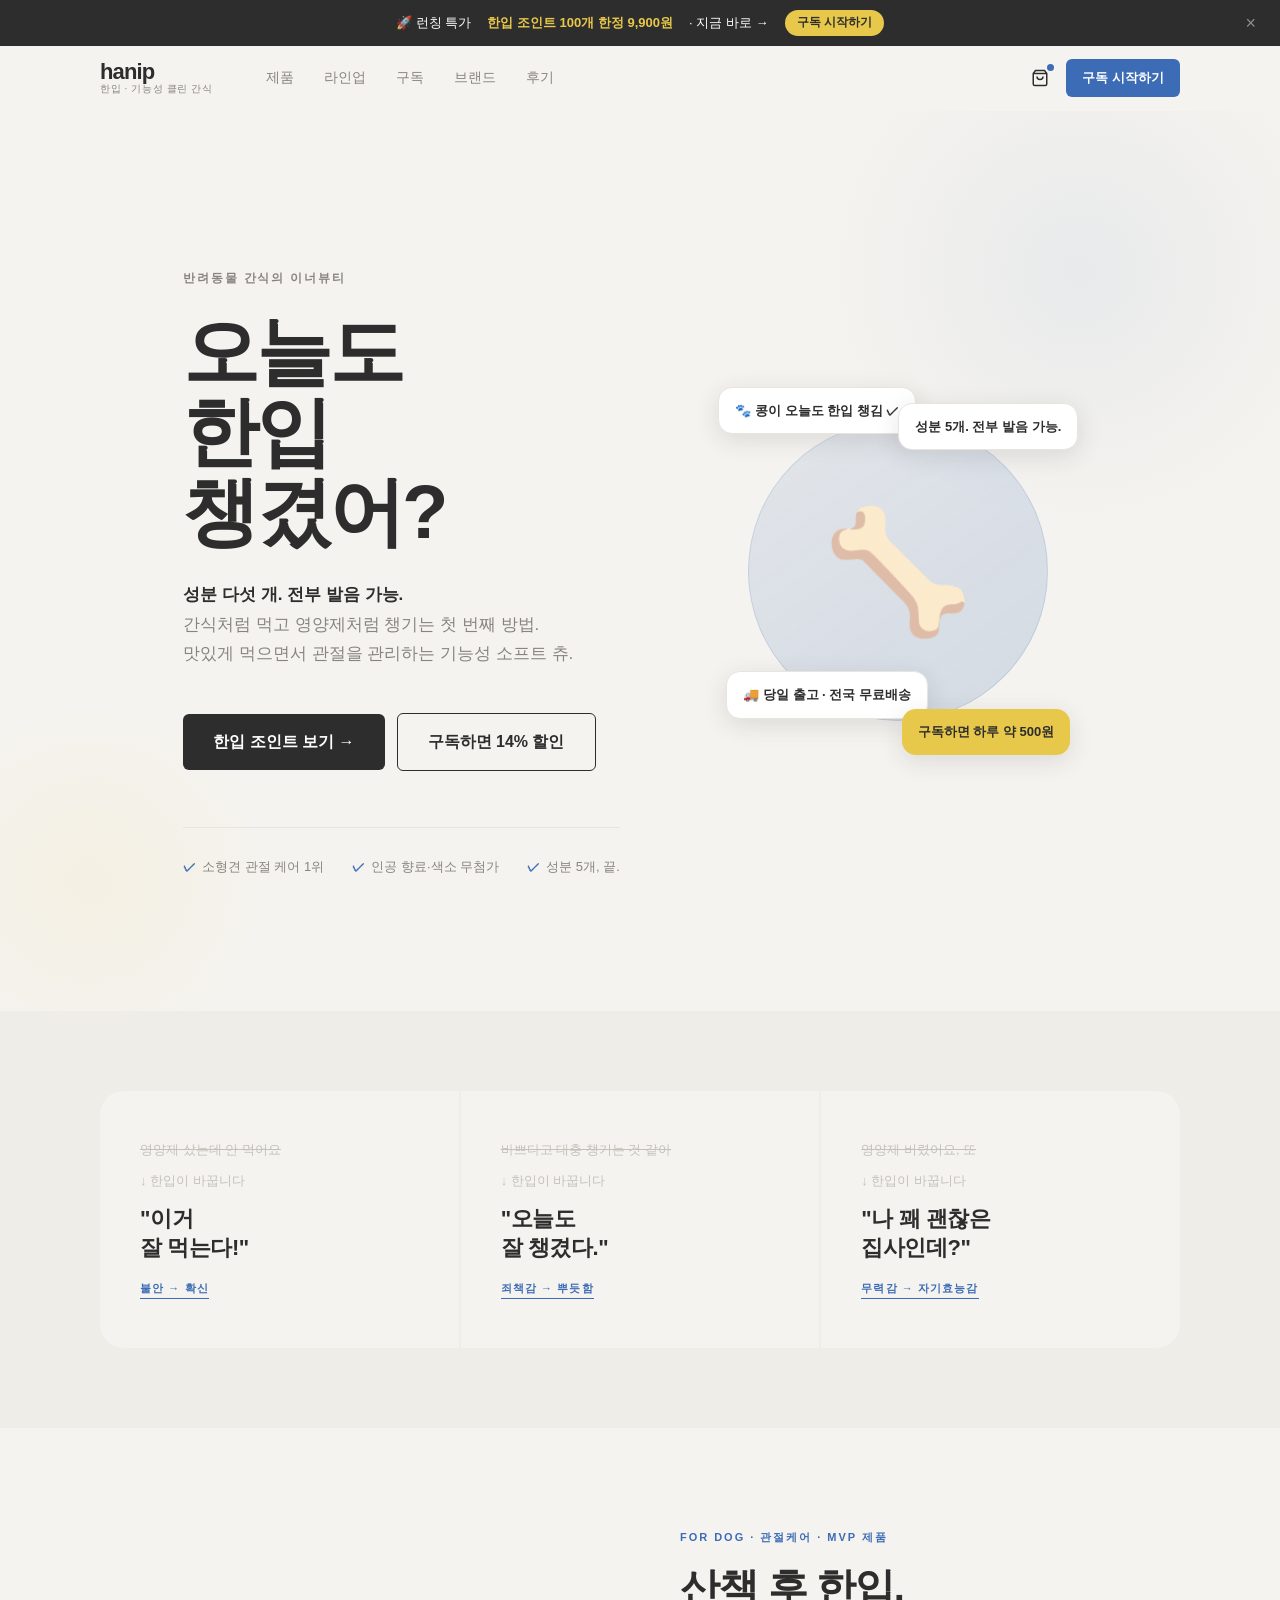
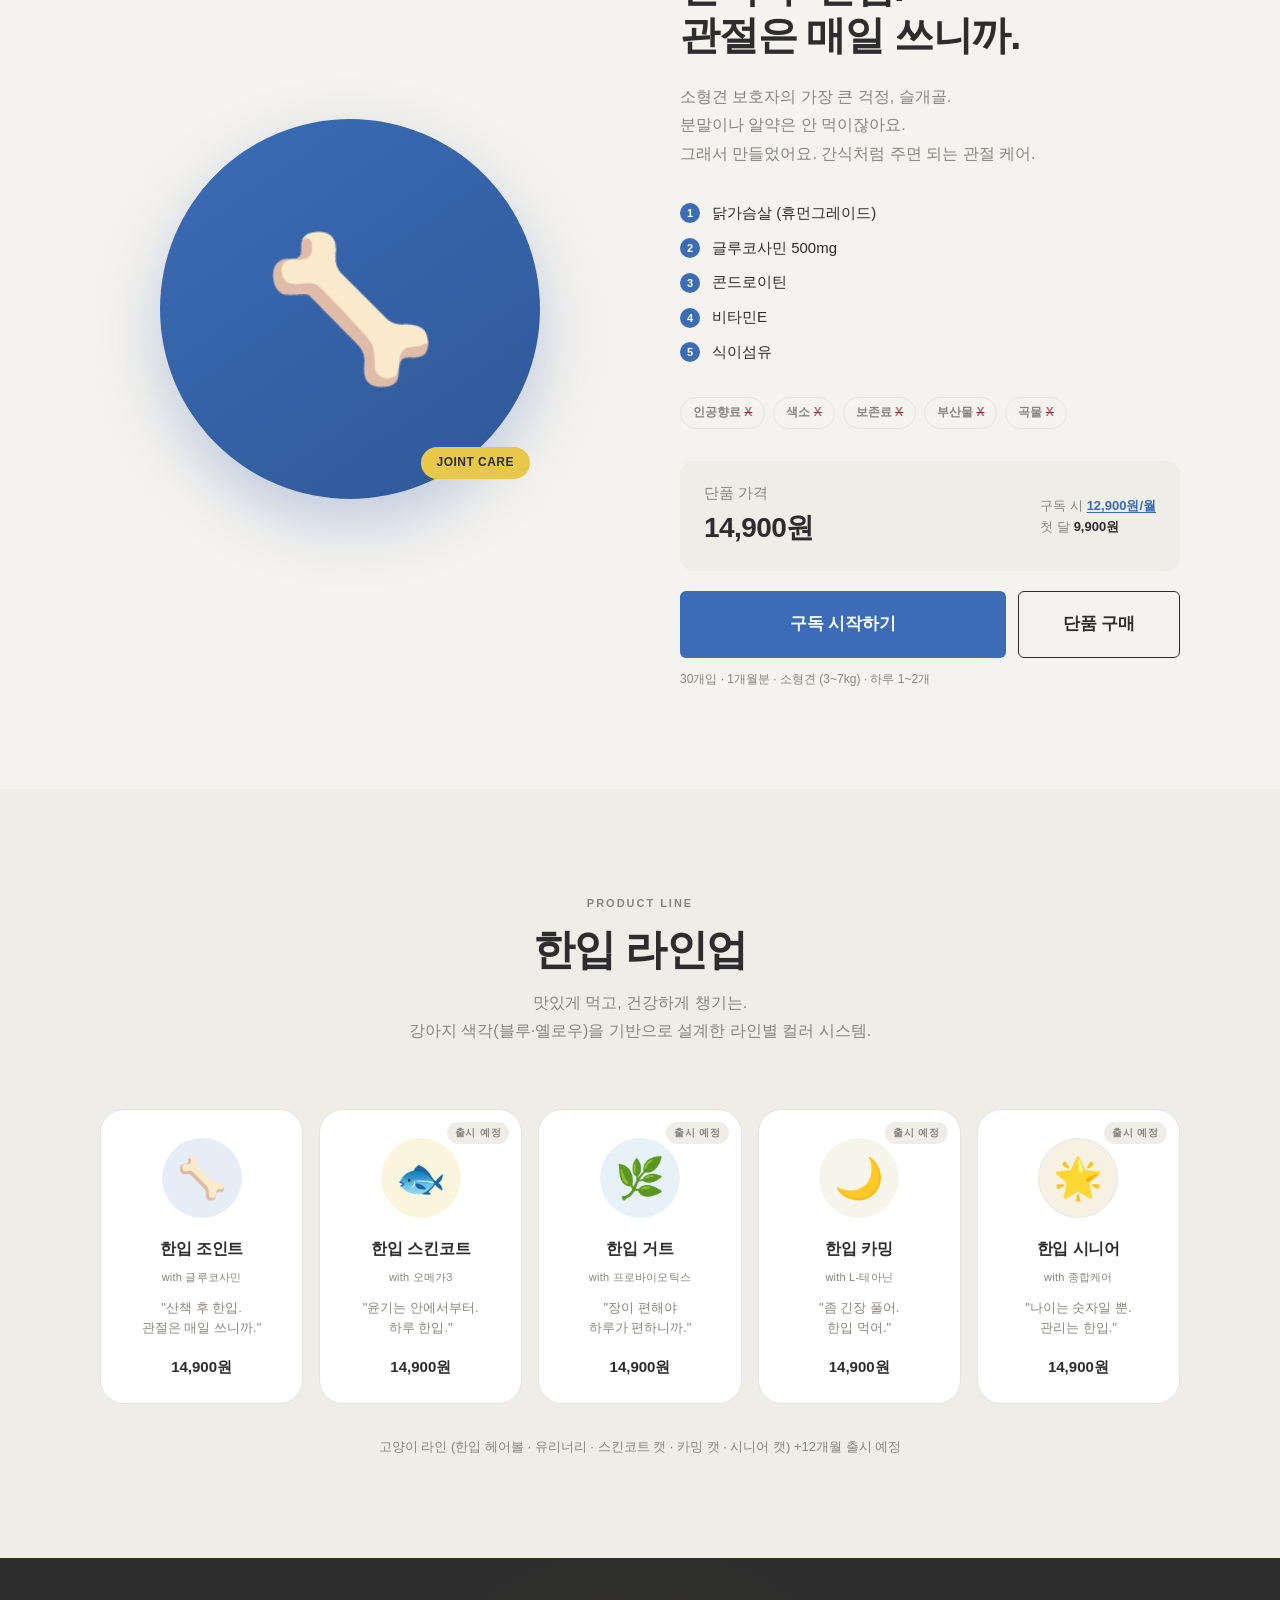
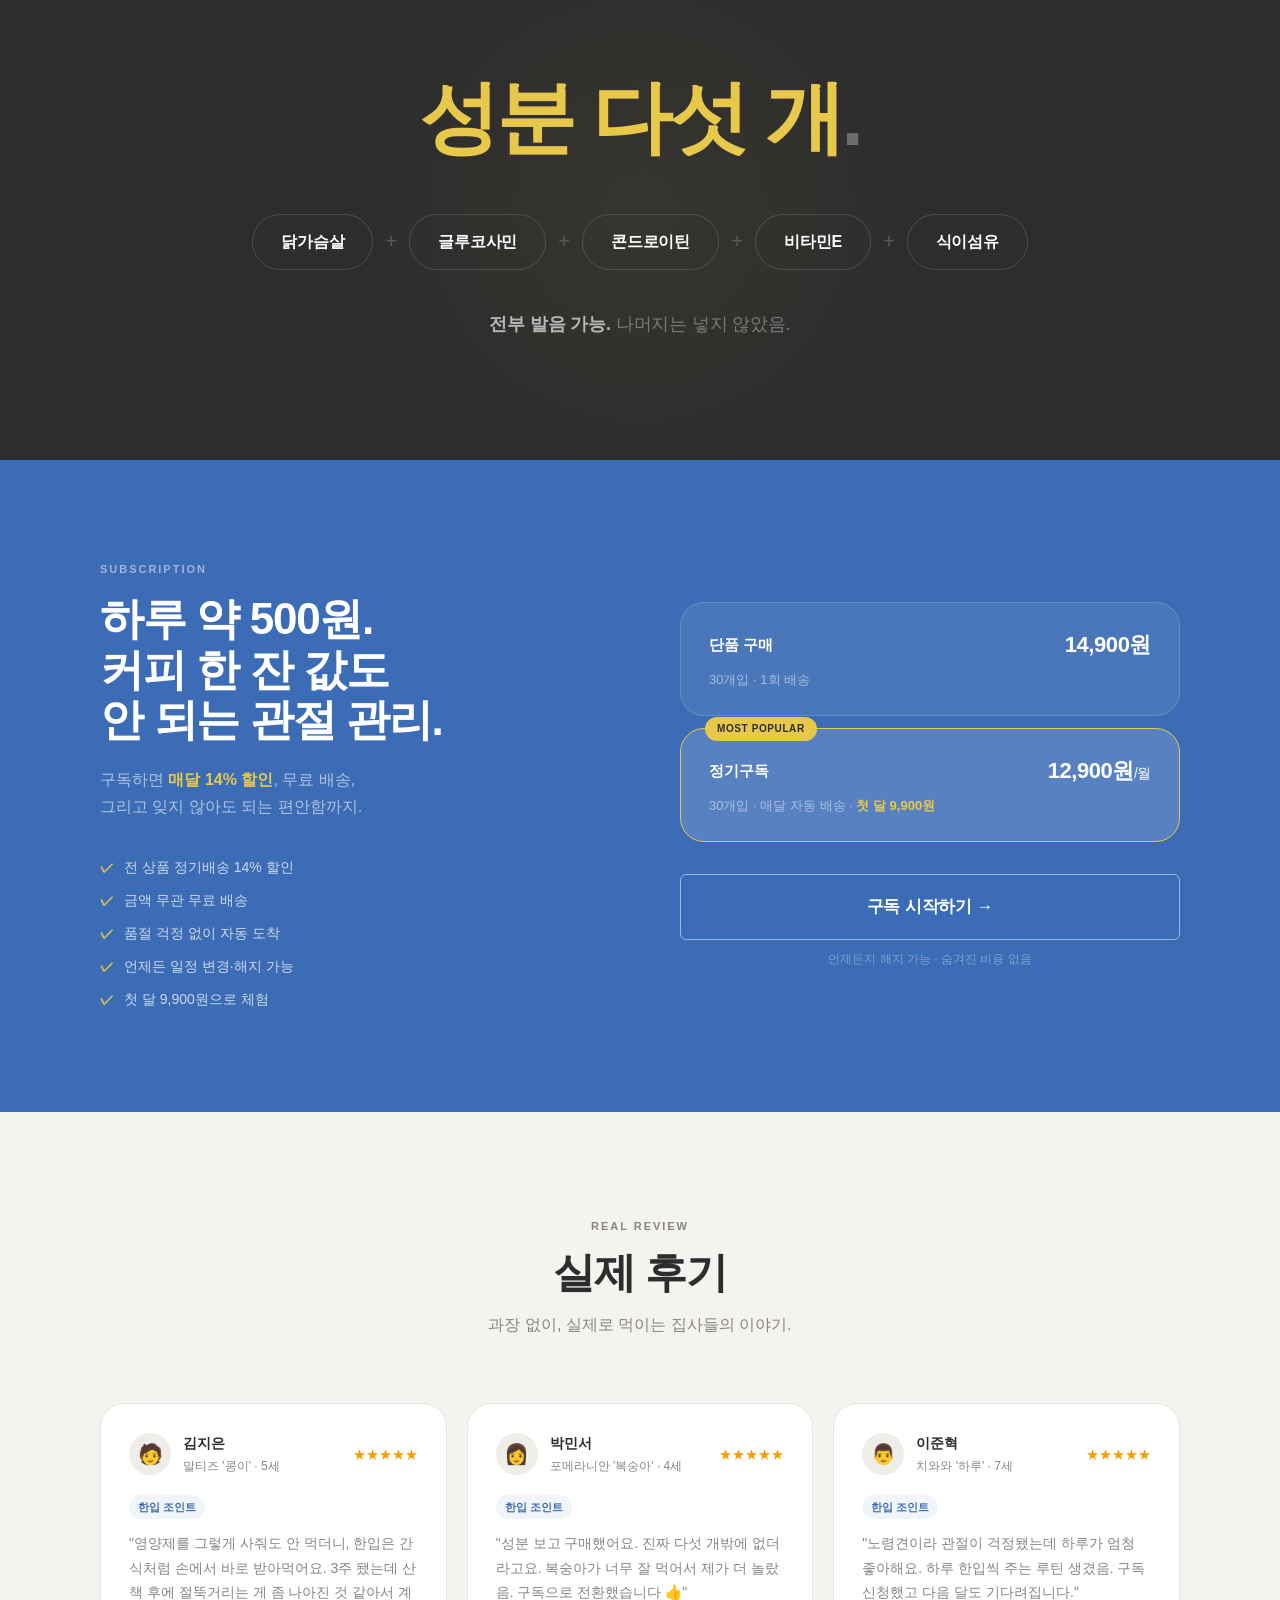
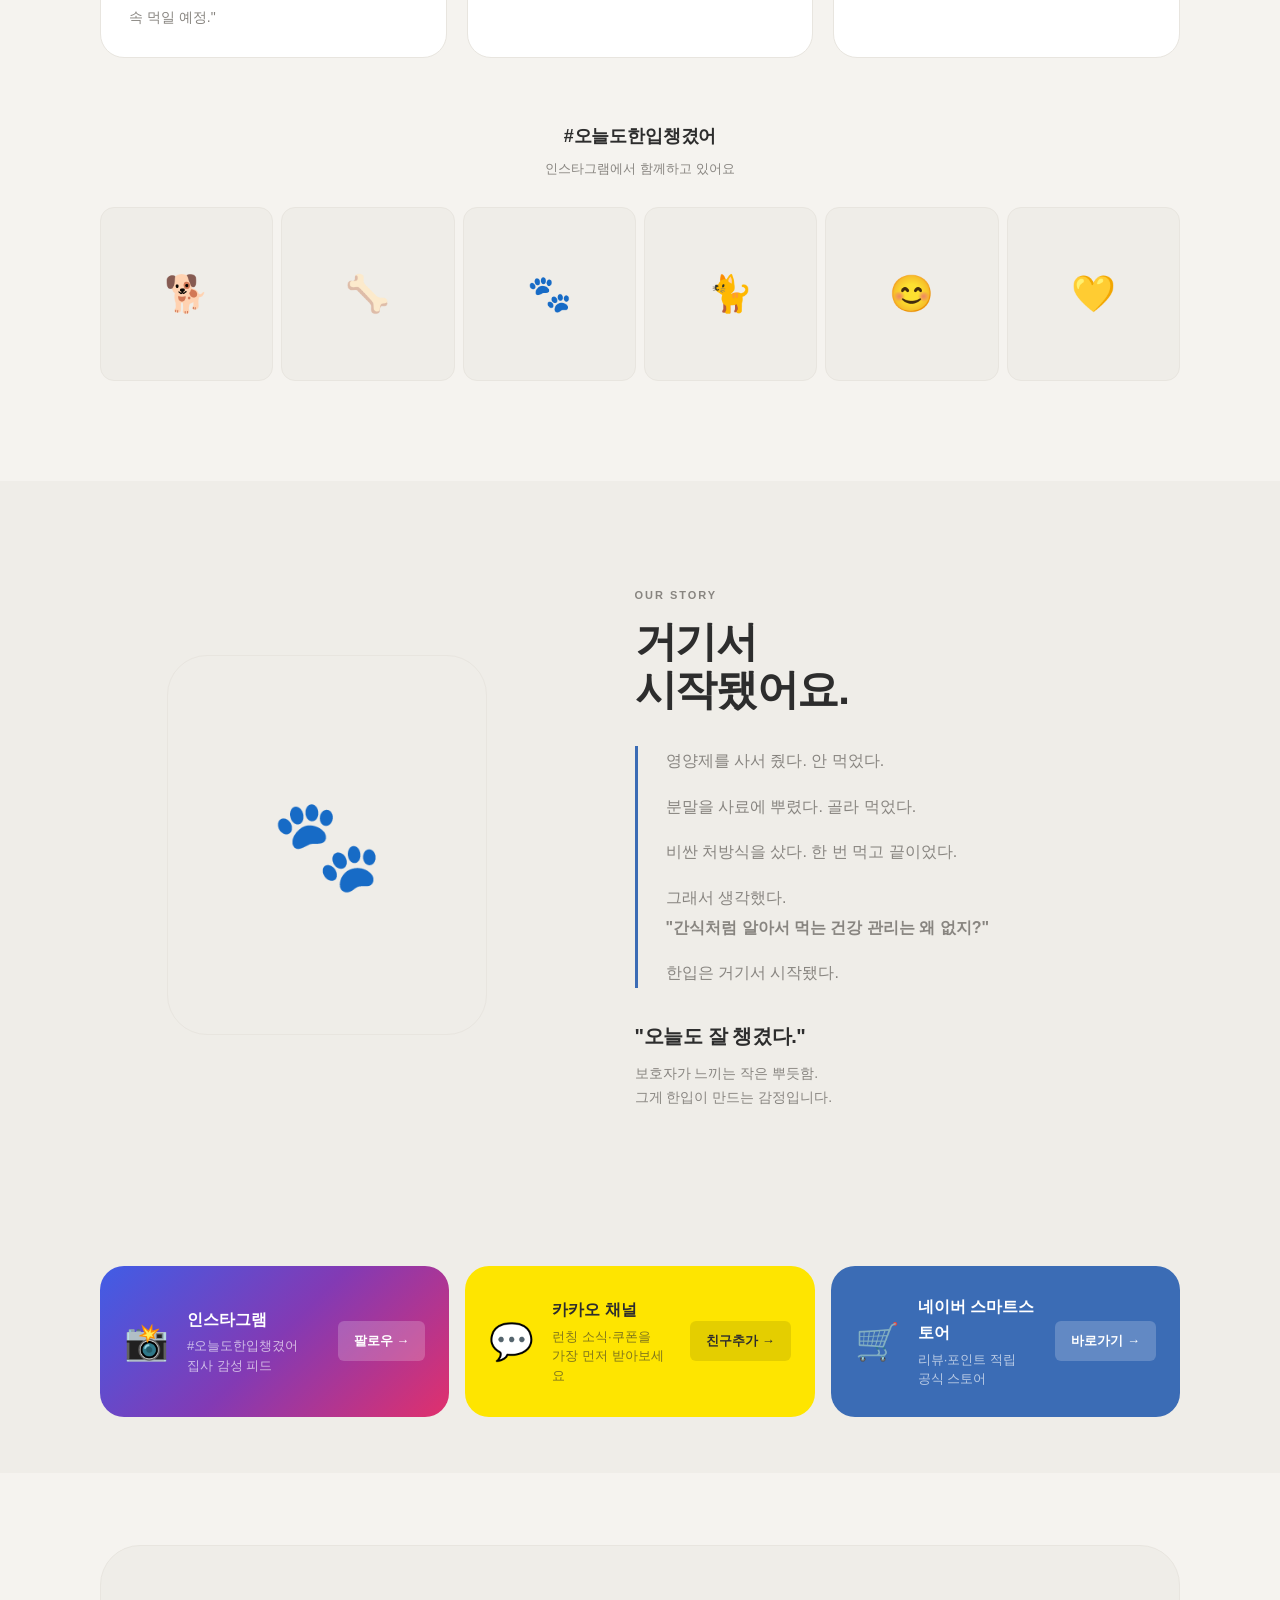
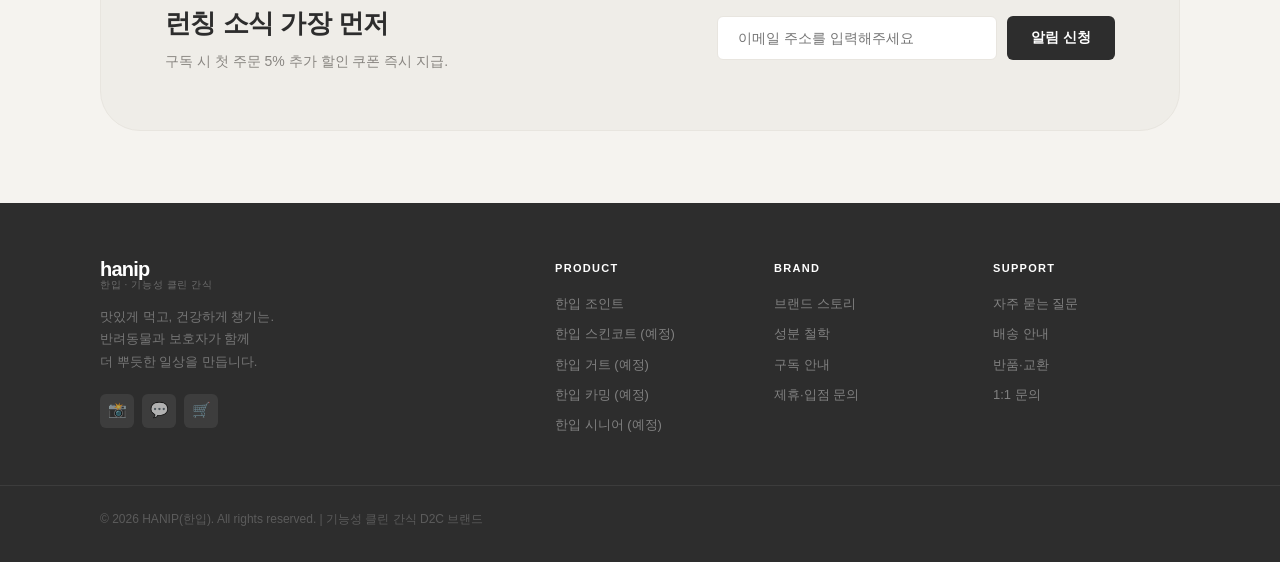
==== commit 8612b3ce: "fix: index.html 한글 인코딩 깨짐 복구" ====
--- a/index.html
+++ b/index.html
@@ -3,47 +3,39 @@
 <head>
   <meta charset="UTF-8" />
   <meta name="viewport" content="width=device-width, initial-scale=1.0" />
-  <meta name="description" content="íì-(HANIP) â ê¸°ë¥ì± í´ë¦° ê°ì ë¸ëë. ì±ë¶ ë¤ì¯ ê°. ì ë¶ ë°ì ê°ë¥. ê°ìì²ë¼ ë¨¹ê³  ììì ì²ë¼ ì±ê¸°ë ì²« ë²ì§¸ ë°©ë²." />
-  <title>íì- HANIP â ì¤ëë íì- ì±ê²¼ì´?</title>
+  <meta name="description" content="한입(HANIP) — 기능성 클린 간식 브랜드. 성분 다섯 개. 전부 발음 가능. 간식처럼 먹고 영양제처럼 챙기는 첫 번째 방법." />
+  <title>한입 HANIP — 오늘도 한입 챙겼어?</title>
   <link rel="stylesheet" href="style-v4.css" />
 </head>
 <body>
 
-  <!-- â  ë°ì¹­ íë° -->
+  <!-- ① 런칭 탑바 -->
   <div class="launch-topbar" id="launchTopbar">
     <div class="launch-topbar-inner">
-      <span>ð ë°ì¹­ í¹ê°</span>
-      <strong>íì- ì¡°ì¸í¸ 100ê° íì  9,900ì</strong>
-      <span>Â· ì§ê¸ ë°ë¡ â</span>
-      <a class="launch-topbar-cta" href="#subscribe">êµ¬ë- ììíê¸°</a>
-    </div>
-    <button class="launch-topbar-close" id="topbarClose" aria-label="ë«ê¸°">Ã</button>
+      <span>🚀 런칭 특가</span>
+      <strong>한입 조인트 100개 한정 9,900원</strong>
+      <span>· 지금 바로 →</span>
+      <a class="launch-topbar-cta" href="#subscribe">구독 시작하기</a>
+    </div>
+    <button class="launch-topbar-close" id="topbarClose" aria-label="닫기">×</button>
   </div>
 
-  <!-- â¡ í¤ë -->
+  <!-- ② 헤더 -->
   <header class="header" id="header">
     <div class="container header-inner">
       <a href="#" class="logo">
         <span class="logo-en">hanip</span>
-        <span class="logo-kr">íì- Â· ê¸°ë¥ì± í´ë¦° ê°ì</span>
+        <span class="logo-kr">한입 · 기능성 클린 간식</span>
       </a>
       <nav class="nav" id="mainNav">
-        <a href="#products" class="nav-link">ì í</a>
-        <a href="#lineup"   class="nav-link">ë¼ì¸ì-</a>
-        <a href="#subscribe" class="nav-link">êµ¬ë-</a>
-        <a href="#story"    class="nav-link">ë¸ëë</a>
-        <a href="#review"   class="nav-link">íê¸°</a>
+        <a href="#products" class="nav-link">제품</a>
+        <a href="#lineup"   class="nav-link">라인업</a>
+        <a href="#subscribe" class="nav-link">구독</a>
+        <a href="#story"    class="nav-link">브랜드</a>
+        <a href="#review"   class="nav-link">후기</a>
       </nav>
       <div class="header-actions">
-        <a href="#" class="header-cart" aria-label="ì¥ë°êµ¬ë">
+        <a href="#" class="header-cart" aria-label="장바구니">
           <svg viewBox="0 0 24 24" fill="none" stroke="currentColor" stroke-width="2">
             <path d="M6 2 3 6v14a2 2 0 0 0 2 2h14a2 2 0 0 0 2-2V6l-3-4z"/>
             <line x1="3" y1="6" x2="21" y2="6"/>
@@ -51,737 +43,495 @@
           </svg>
           <span class="cart-dot"></span>
         </a>
-        <a href="#subscribe" class="btn btn-sm btn-primary">êµ¬ë- ììíê¸°</a>
-      </div>
-      <button class="mobile-menu-btn" id="mobileMenuBtn" aria-label="ë©ë´" aria-expanded="false">
+        <a href="#subscribe" class="btn btn-sm btn-primary">구독 시작하기</a>
+      </div>
+      <button class="mobile-menu-btn" id="mobileMenuBtn" aria-label="메뉴" aria-expanded="false">
         <span></span><span></span><span></span>
       </button>
     </div>
   </header>
 
-  <!-- â¢ íì´ë¡ -->
+  <!-- ③ 히어로 -->
   <section class="hero">
     <div class="container hero-inner">
       <div class="hero-text">
-        <p class="hero-eyebrow">ë°ë ¤ëë¬¼ ê°ìì ì´ëë·°í°</p>
+        <p class="hero-eyebrow">반려동물 간식의 이너뷰티</p>
         <h1 class="hero-title">
-          ì¤ëë<br>
-          íì-<br>
-          ì±ê²¼ì´?
+          오늘도<br>
+          한입<br>
+          챙겼어?
         </h1>
         <p class="hero-sub">
-          <strong>ì±ë¶ ë¤ì¯ ê°. ì ë¶ ë°ì ê°ë¥.</strong><br>
-          ê°ìì²ë¼ ë¨¹ê³  ììì ì²ë¼ ì±ê¸°ë ì²« ë²ì§¸ ë°©ë².<br>
-          ë§ìê² ë¨¹ì¼ë©´ì ê´ì ì ê´ë¦¬íë ê¸°ë¥ì± ìíí¸ ì¸.
+          <strong>성분 다섯 개. 전부 발음 가능.</strong><br>
+          간식처럼 먹고 영양제처럼 챙기는 첫 번째 방법.<br>
+          맛있게 먹으면서 관절을 관리하는 기능성 소프트 츄.
         </p>
         <div class="hero-actions">
-          <a href="#products" class="btn btn-lg btn-dark">íì- ì¡°ì¸í¸ ë³´ê¸° â</a>
-          <a href="#subscribe" class="btn btn-lg btn-outline">êµ¬ë-íë©´ 14% í ì¸</a>
+          <a href="#products" class="btn btn-lg btn-dark">한입 조인트 보기 →</a>
+          <a href="#subscribe" class="btn btn-lg btn-outline">구독하면 14% 할인</a>
         </div>
         <div class="hero-trust">
-          <span class="hero-trust-item">ìíê²¬ ê´ì  ì¼ì´ 1ì</span>
-          <span class="hero-trust-item">ì¸ê³µ í¥ë£Â·ìì ë¬´ì²¨ê°</span>
-          <span class="hero-trust-item">ì±ë¶ 5ê°, ë.</span>
+          <span class="hero-trust-item">소형견 관절 케어 1위</span>
+          <span class="hero-trust-item">인공 향료·색소 무첨가</span>
+          <span class="hero-trust-item">성분 5개, 끝.</span>
         </div>
       </div>
 
       <div class="hero-visual">
         <div class="hero-product-wrap">
-          <div class="hero-product-circle">ð¦´</div>
-          <div class="hero-float hf-1">ð¾ ì½©ì´ ì¤ëë íì- ì±ê¹ â</div>
-          <div class="hero-float hf-2">ì±ë¶ 5ê°. ì ë¶ ë°ì ê°ë¥.</div>
-          <div class="hero-float hf-3">ð ë¹ì¼ ì¶ê³  Â· ì êµ­ ë¬´ë£ë°°ì¡</div>
-          <div class="hero-float hf-4">êµ¬ë-íë©´ íë£¨ ì½ 500ì</div>
-        </div>
-      </div>
-    </div>
-  </section>
-
-  <!-- â£ ê³ ê° ê°ì  ì¬ì  -->
+          <div class="hero-product-circle">🦴</div>
+          <div class="hero-float hf-1">🐾 콩이 오늘도 한입 챙김 ✓</div>
+          <div class="hero-float hf-2">성분 5개. 전부 발음 가능.</div>
+          <div class="hero-float hf-3">🚚 당일 출고 · 전국 무료배송</div>
+          <div class="hero-float hf-4">구독하면 하루 약 500원</div>
+        </div>
+      </div>
+    </div>
+  </section>
+
+  <!-- ④ 고객 감정 여정 -->
   <div class="emotion-section">
     <div class="container">
       <div class="emotion-grid">
         <div class="emotion-item fade-up">
-          <p class="emotion-before">ììì  ìëë° ì ë¨¹ì´ì</p>
-          <p class="emotion-arrow">â íì-ì´ ë°ê¿ëë¤</p>
-          <p class="emotion-after">"ì´ê±°<br>ì ë¨¹ëë¤!"</p>
-          <span class="emotion-tag">ë¶ì â íì </span>
+          <p class="emotion-before">영양제 샀는데 안 먹어요</p>
+          <p class="emotion-arrow">↓ 한입이 바꿉니다</p>
+          <p class="emotion-after">"이거<br>잘 먹는다!"</p>
+          <span class="emotion-tag">불안 → 확신</span>
         </div>
         <div class="emotion-item fade-up" style="transition-delay:0.1s">
-          <p class="emotion-before">ë°ìë¤ê³  ëì¶© ì±ê¸°ë ê² ê°ì</p>
-          <p class="emotion-arrow">â íì-ì´ ë°ê¿ëë¤</p>
-          <p class="emotion-after">"ì¤ëë<br>ì ì±ê²¼ë¤."</p>
-          <span class="emotion-tag">ì£ì±-ê° â ë¿ë¯í¨</span>
+          <p class="emotion-before">바쁘다고 대충 챙기는 것 같아</p>
+          <p class="emotion-arrow">↓ 한입이 바꿉니다</p>
+          <p class="emotion-after">"오늘도<br>잘 챙겼다."</p>
+          <span class="emotion-tag">죄책감 → 뿌듯함</span>
         </div>
         <div class="emotion-item fade-up" style="transition-delay:0.2s">
-          <p class="emotion-before">ììì  ë²ë ¸ì´ì, ë</p>
-          <p class="emotion-arrow">â íì-ì´ ë°ê¿ëë¤</p>
-          <p class="emotion-after">"ë ê½¤ ê´ì°®ì<br>ì§ì¬ì¸ë°?"</p>
-          <span class="emotion-tag">ë¬´ë ¥ê° â ìê¸°í¨ë¥ê°</span>
+          <p class="emotion-before">영양제 버렸어요, 또</p>
+          <p class="emotion-arrow">↓ 한입이 바꿉니다</p>
+          <p class="emotion-after">"나 꽤 괜찮은<br>집사인데?"</p>
+          <span class="emotion-tag">무력감 → 자기효능감</span>
         </div>
       </div>
     </div>
   </div>
 
-  <!-- â¤ MVP ì í â íì- ì¡°ì¸í¸ -->
+  <!-- ⑤ MVP 제품 — 한입 조인트 -->
   <section class="section" id="products">
     <div class="container mvp-inner">
       <div class="mvp-visual">
         <div class="mvp-circle">
-          ð¦´
+          🦴
           <span class="mvp-line-badge">JOINT CARE</span>
         </div>
       </div>
 
       <div class="mvp-info">
-        <p class="mvp-eyebrow">FOR DOG Â· ê´ì ì¼ì´ Â· MVP ì í</p>
+        <p class="mvp-eyebrow">FOR DOG · 관절케어 · MVP 제품</p>
         <h2 class="mvp-title">
-          ì°ì±- í íì-.<br>
-          ê´ì ì ë§¤ì¼ ì°ëê¹.
+          산책 후 한입.<br>
+          관절은 매일 쓰니까.
         </h2>
         <p class="mvp-desc">
-          ìíê²¬ ë³´í¸ìì ê°ì¥ í° ê±±ì , ì¬ê°ê³¨.<br>
-          ë¶ë§ì´ë ìì½ì ì ë¨¹ì´ììì.<br>
-          ê·¸ëì ë§ë¤ìì´ì. ê°ìì²ë¼ ì£¼ë©´ ëë ê´ì  ì¼ì´.
+          소형견 보호자의 가장 큰 걱정, 슬개골.<br>
+          분말이나 알약은 안 먹이잖아요.<br>
+          그래서 만들었어요. 간식처럼 주면 되는 관절 케어.
         </p>
 
         <div class="ingredient-list">
           <div style="display:flex;align-items:center;gap:12px;font-size:15px;font-weight:500;">
-            <span class="ingredient-num">1</span>ë­ê°ì´ì´ (í´ë¨¼ê·¸ë ì´ë)
+            <span class="ingredient-num">1</span>닭가슴살 (휴먼그레이드)
           </div>
           <div style="display:flex;align-items:center;gap:12px;font-size:15px;font-weight:500;">
-            <span class="ingredient-num">2</span>ê¸ë£¨ì½ì¬ë¯¼ 500mg
+            <span class="ingredient-num">2</span>글루코사민 500mg
           </div>
           <div style="display:flex;align-items:center;gap:12px;font-size:15px;font-weight:500;">
-            <span class="ingredient-num">3</span>ì½ëë¡ì´í´
+            <span class="ingredient-num">3</span>콘드로이틴
           </div>
           <div style="display:flex;align-items:center;gap:12px;font-size:15px;font-weight:500;">
-            <span class="ingredient-num">4</span>ë¹íë¯¼E
+            <span class="ingredient-num">4</span>비타민E
           </div>
           <div style="display:flex;align-items:center;gap:12px;font-size:15px;font-weight:500;">
-            <span class="ingredient-num">5</span>ìì´ì¬ì 
+            <span class="ingredient-num">5</span>식이섬유
           </div>
         </div>
 
         <div class="no-add-badges">
-          <span class="no-add-badge">ì¸ê³µí¥ë£ <s>X</s></span>
-          <span class="no-add-badge">ìì <s>X</s></span>
-          <span class="no-add-badge">ë³´ì¡´ë£ <s>X</s></span>
-          <span class="no-add-badge">ë¶ì°ë¬¼ <s>X</s></span>
-          <span class="no-add-badge">ê³¡ë¬¼ <s>X</s></span>
+          <span class="no-add-badge">인공향료 <s>X</s></span>
+          <span class="no-add-badge">색소 <s>X</s></span>
+          <span class="no-add-badge">보존료 <s>X</s></span>
+          <span class="no-add-badge">부산물 <s>X</s></span>
+          <span class="no-add-badge">곡물 <s>X</s></span>
         </div>
 
         <div class="mvp-price-row">
           <div>
-            <p class="mvp-price-single">ë¨í ê°ê²©</p>
-            <p class="mvp-price-main">14,900ì</p>
+            <p class="mvp-price-single">단품 가격</p>
+            <p class="mvp-price-main">14,900원</p>
           </div>
           <p class="mvp-price-sub">
-            êµ¬ë- ì <a href="#subscribe">12,900ì/ì</a><br>
-            ì²« ë¬ <strong style="color:var(--hb)">9,900ì</strong>
+            구독 시 <a href="#subscribe">12,900원/월</a><br>
+            첫 달 <strong style="color:var(--hb)">9,900원</strong>
           </p>
         </div>
 
         <div style="display:flex;gap:12px;">
-          <a href="#subscribe" class="btn btn-xl btn-primary" style="flex:1;justify-content:center;">êµ¬ë- ììíê¸°</a>
-          <a href="#" class="btn btn-xl btn-outline">ë¨í êµ¬ë§¤</a>
-        </div>
-        <p style="margin-top:12px;font-size:12px;color:var(--hg);">30ê°ì- Â· 1ê°ìë¶ Â· ìíê²¬ (3~7kg) Â· íë£¨ 1~2ê°</p>
-      </div>
-    </div>
-  </section>
-
-  <!-- â¥ ì  ë¼ì¸ì- -->
+          <a href="#subscribe" class="btn btn-xl btn-primary" style="flex:1;justify-content:center;">구독 시작하기</a>
+          <a href="#" class="btn btn-xl btn-outline">단품 구매</a>
+        </div>
+        <p style="margin-top:12px;font-size:12px;color:var(--hg);">30개입 · 1개월분 · 소형견 (3~7kg) · 하루 1~2개</p>
+      </div>
+    </div>
+  </section>
+
+  <!-- ⑥ 전 라인업 -->
   <section class="section section-soft" id="lineup">
     <div class="container">
       <div class="section-header centered">
         <p class="eyebrow">PRODUCT LINE</p>
-        <h2 class="section-title">íì- ë¼ì¸ì-</h2>
+        <h2 class="section-title">한입 라인업</h2>
         <p class="section-desc centered">
-          ë§ìê² ë¨¹ê³ , ê±´ê°íê² ì±ê¸°ë.<br>
-          ê°ìì§ ìê°(ë¸ë£¨Â·ìë¡ì°)ì ê¸°ë°ì¼ë¡ ì¤ê³í ë¼ì¸ë³ ì»¬ë¬ ìì¤í-.
+          맛있게 먹고, 건강하게 챙기는.<br>
+          강아지 색각(블루·옐로우)을 기반으로 설계한 라인별 컬러 시스템.
         </p>
       </div>
       <div class="lineup-grid">
 
-        <!-- ì¡°ì¸í¸ (ì¶ì ì¤) -->
+        <!-- 조인트 (출시 중) -->
         <div class="lineup-card fade-up">
-          <div class="lineup-icon-wrap joint">ð¦´</div>
-          <p class="lineup-name">íì- ì¡°ì¸í¸</p>
-          <p class="lineup-sub">with ê¸ë£¨ì½ì¬ë¯¼</p>
-          <p class="lineup-copy">"ì°ì±- í íì-.<br>ê´ì ì ë§¤ì¼ ì°ëê¹."</p>
-          <p class="lineup-price">14,900ì</p>
-        </div>
-
-        <!-- ì¤í¨ì½í¸ (ì¶ì ìì ) -->
+          <div class="lineup-icon-wrap joint">🦴</div>
+          <p class="lineup-name">한입 조인트</p>
+          <p class="lineup-sub">with 글루코사민</p>
+          <p class="lineup-copy">"산책 후 한입.<br>관절은 매일 쓰니까."</p>
+          <p class="lineup-price">14,900원</p>
+        </div>
+
+        <!-- 스킨코트 (출시 예정) -->
         <div class="lineup-card coming-soon fade-up" style="transition-delay:0.08s">
-          <span class="coming-label">ì¶ì ìì </span>
-          <div class="lineup-icon-wrap skin">ð</div>
-          <p class="lineup-name">íì- ì¤í¨ì½í¸</p>
-          <p class="lineup-sub">with ì¤ë©ê°3</p>
-          <p class="lineup-copy">"ì¤ê¸°ë ìììë¶í°.<br>íë£¨ íì-."</p>
-          <p class="lineup-price">14,900ì</p>
-        </div>
-
-        <!-- ê±°í¸ (ì¶ì ìì ) -->
+          <span class="coming-label">출시 예정</span>
+          <div class="lineup-icon-wrap skin">🐟</div>
+          <p class="lineup-name">한입 스킨코트</p>
+          <p class="lineup-sub">with 오메가3</p>
+          <p class="lineup-copy">"윤기는 안에서부터.<br>하루 한입."</p>
+          <p class="lineup-price">14,900원</p>
+        </div>
+
+        <!-- 거트 (출시 예정) -->
         <div class="lineup-card coming-soon fade-up" style="transition-delay:0.16s">
-          <span class="coming-label">ì¶ì ìì </span>
-          <div class="lineup-icon-wrap gut">ð¿</div>
-          <p class="lineup-name">íì- ê±°í¸</p>
-          <p class="lineup-sub">with íë¡ë°ì´ì¤í±ì¤</p>
-          <p class="lineup-copy">"ì¥ì´ í¸í´ì¼<br>íë£¨ê° í¸íëê¹."</p>
-          <p class="lineup-price">14,900ì</p>
-        </div>
-
-        <!-- ì¹´ë° (ì¶ì ìì ) -->
+          <span class="coming-label">출시 예정</span>
+          <div class="lineup-icon-wrap gut">🌿</div>
+          <p class="lineup-name">한입 거트</p>
+          <p class="lineup-sub">with 프로바이오틱스</p>
+          <p class="lineup-copy">"장이 편해야<br>하루가 편하니까."</p>
+          <p class="lineup-price">14,900원</p>
+        </div>
+
+        <!-- 카밍 (출시 예정) -->
         <div class="lineup-card coming-soon fade-up" style="transition-delay:0.24s">
-          <span class="coming-label">ì¶ì ìì </span>
-          <div class="lineup-icon-wrap calm">ð</div>
-          <p class="lineup-name">íì- ì¹´ë°</p>
-          <p class="lineup-sub">with L-í-ìë</p>
-          <p class="lineup-copy">"ì¢ ê¸´ì¥ íì´.<br>íì- ë¨¹ì´."</p>
-          <p class="lineup-price">14,900ì</p>
-        </div>
-
-        <!-- ìëì´ (ì¶ì ìì ) -->
+          <span class="coming-label">출시 예정</span>
+          <div class="lineup-icon-wrap calm">🌙</div>
+          <p class="lineup-name">한입 카밍</p>
+          <p class="lineup-sub">with L-테아닌</p>
+          <p class="lineup-copy">"좀 긴장 풀어.<br>한입 먹어."</p>
+          <p class="lineup-price">14,900원</p>
+        </div>
+
+        <!-- 시니어 (출시 예정) -->
         <div class="lineup-card coming-soon fade-up" style="transition-delay:0.32s">
-          <span class="coming-label">ì¶ì ìì </span>
-          <div class="lineup-icon-wrap senior">ð</div>
-          <p class="lineup-name">íì- ìëì´</p>
-          <p class="lineup-sub">with ì¢-í©ì¼ì´</p>
-          <p class="lineup-copy">"ëì´ë ì«ìì¼ ë¿.<br>ê´ë¦¬ë íì-."</p>
-          <p class="lineup-price">14,900ì</p>
+          <span class="coming-label">출시 예정</span>
+          <div class="lineup-icon-wrap senior">🌟</div>
+          <p class="lineup-name">한입 시니어</p>
+          <p class="lineup-sub">with 종합케어</p>
+          <p class="lineup-copy">"나이는 숫자일 뿐.<br>관리는 한입."</p>
+          <p class="lineup-price">14,900원</p>
         </div>
 
       </div>
       <p style="text-align:center;margin-top:32px;font-size:13px;color:var(--hg);">
-        ê³ ìì´ ë¼ì¸ (íì- í¤ì´ë³¼ Â· ì ë¦¬ëë¦¬ Â· ì¤í¨ì½í¸ ìº£ Â· ì¹´ë° ìº£ Â· ìëì´ ìº£) +12ê°ì ì¶ì ìì 
+        고양이 라인 (한입 헤어볼 · 유리너리 · 스킨코트 캣 · 카밍 캣 · 시니어 캣) +12개월 출시 예정
       </p>
     </div>
   </section>
 
-  <!-- â¦ ì±ë¶ í¬ëª-ì± (ë¤í¬) -->
+  <!-- ⑦ 성분 투명성 (다크) -->
   <section class="ingredient-section">
-    <p class="ingredient-big">ì±ë¶ ë¤ì¯ ê°<span class="ingredient-period">.</span></p>
+    <p class="ingredient-big">성분 다섯 개<span class="ingredient-period">.</span></p>
 
     <div class="ingredient-items" id="ingredientItems">
       <div class="ingredient-step">
-        <span class="ingredient-pill">ë­ê°ì´ì´</span>
+        <span class="ingredient-pill">닭가슴살</span>
         <span class="ingredient-plus">+</span>
       </div>
       <div class="ingredient-step">
-        <span class="ingredient-pill">ê¸ë£¨ì½ì¬ë¯¼</span>
+        <span class="ingredient-pill">글루코사민</span>
         <span class="ingredient-plus">+</span>
       </div>
       <div class="ingredient-step">
-        <span class="ingredient-pill">ì½ëë¡ì´í´</span>
+        <span class="ingredient-pill">콘드로이틴</span>
         <span class="ingredient-plus">+</span>
       </div>
       <div class="ingredient-step">
-        <span class="ingredient-pill">ë¹íë¯¼E</span>
+        <span class="ingredient-pill">비타민E</span>
         <span class="ingredient-plus">+</span>
       </div>
       <div class="ingredient-step">
-        <span class="ingredient-pill">ìì´ì¬ì </span>
+        <span class="ingredient-pill">식이섬유</span>
       </div>
     </div>
 
     <p class="ingredient-bottom">
-      <em>ì ë¶ ë°ì ê°ë¥.</em> ëë¨¸ì§ë ë£ì§ ììì.
+      <em>전부 발음 가능.</em> 나머지는 넣지 않았음.
     </p>
   </section>
 
-  <!-- â§ êµ¬ë- -->
+  <!-- ⑧ 구독 -->
   <section class="subscribe-section" id="subscribe">
     <div class="container subscribe-inner">
       <div class="subscribe-text">
         <p class="subscribe-eyebrow">SUBSCRIPTION</p>
         <h2 class="subscribe-title">
-          íë£¨ ì½ 500ì.<br>
-          ì»¤í¼ í ì ê°ë<br>
-          ì ëë ê´ì  ê´ë¦¬.
+          하루 약 500원.<br>
+          커피 한 잔 값도<br>
+          안 되는 관절 관리.
         </h2>
         <p class="subscribe-price-frame">
-          êµ¬ë-íë©´ <strong>ë§¤ë¬ 14% í ì¸</strong>, ë¬´ë£ ë°°ì¡,<br>
-          ê·¸ë¦¬ê³  ìì§ ììë ëë í¸ìí¨ê¹ì§.
+          구독하면 <strong>매달 14% 할인</strong>, 무료 배송,<br>
+          그리고 잊지 않아도 되는 편안함까지.
         </p>
         <div class="subscribe-benefits">
-          <span class="subscribe-benefit">ì  ìí ì ê¸°ë°°ì¡ 14% í ì¸</span>
-          <span class="subscribe-benefit">ê¸ì¡ ë¬´ê´ ë¬´ë£ ë°°ì¡</span>
-          <span class="subscribe-benefit">íì  ê±±ì  ìì´ ìë ëì°©</span>
-          <span class="subscribe-benefit">ì¸ì ë  ì¼ì  ë³ê²½Â·í´ì§ ê°ë¥</span>
-          <span class="subscribe-benefit">ì²« ë¬ 9,900ìì¼ë¡ ì²´í</span>
+          <span class="subscribe-benefit">전 상품 정기배송 14% 할인</span>
+          <span class="subscribe-benefit">금액 무관 무료 배송</span>
+          <span class="subscribe-benefit">품절 걱정 없이 자동 도착</span>
+          <span class="subscribe-benefit">언제든 일정 변경·해지 가능</span>
+          <span class="subscribe-benefit">첫 달 9,900원으로 체험</span>
         </div>
       </div>
 
       <div class="subscribe-cards">
         <div class="sub-card" id="subSingle">
           <div class="sub-card-top">
-            <span class="sub-card-name">ë¨í êµ¬ë§¤</span>
-            <span class="sub-card-price">14,900ì</span>
-          </div>
-          <p class="sub-card-desc">30ê°ì- Â· 1í ë°°ì¡</p>
+            <span class="sub-card-name">단품 구매</span>
+            <span class="sub-card-price">14,900원</span>
+          </div>
+          <p class="sub-card-desc">30개입 · 1회 배송</p>
         </div>
 
         <div class="sub-card selected" id="subSubscribe">
           <span class="sub-card-popular">MOST POPULAR</span>
           <div class="sub-card-top">
-            <span class="sub-card-name">ì ê¸°êµ¬ë-</span>
-            <span class="sub-card-price">12,900ì<span style="font-size:14px;font-weight:500;">/ì</span></span>
+            <span class="sub-card-name">정기구독</span>
+            <span class="sub-card-price">12,900원<span style="font-size:14px;font-weight:500;">/월</span></span>
           </div>
           <p class="sub-card-desc">
-            30ê°ì- Â· ë§¤ë¬ ìë ë°°ì¡ Â·
-            <span class="sub-card-desc-highlight">ì²« ë¬ 9,900ì</span>
+            30개입 · 매달 자동 배송 ·
+            <span class="sub-card-desc-highlight">첫 달 9,900원</span>
           </p>
         </div>
 
         <div class="sub-cta-area">
           <a href="#" class="btn btn-xl btn-outline-white" style="width:100%;justify-content:center;">
-            êµ¬ë- ììíê¸° â
+            구독 시작하기 →
           </a>
-          <p class="sub-cta-note">ì¸ì ë ì§ í´ì§ ê°ë¥ Â· ì¨ê²¨ì§ ë¹ì© ìì</p>
-        </div>
-      </div>
-    </div>
-  </section>
-
-  <!-- â¨ ê³ ê° íê¸° + UGC -->
+          <p class="sub-cta-note">언제든지 해지 가능 · 숨겨진 비용 없음</p>
+        </div>
+      </div>
+    </div>
+  </section>
+
+  <!-- ⑨ 고객 후기 + UGC -->
   <section class="section" id="review">
     <div class="container">
       <div class="section-header centered">
         <p class="eyebrow">REAL REVIEW</p>
-        <h2 class="section-title">ì¤ì  íê¸°</h2>
-        <p class="section-desc centered">ê³¼ì¥ ìì´, ì¤ì ë¡ ë¨¹ì´ë ì§ì¬ë¤ì ì´ì¼ê¸°.</p>
-      </div>
-
-      <div class="testimonial-columns">
-        <!-- ì»¬ë¼ 1 -->
-        <div class="tcol tcol-1">
-          <div class="review-card">
-            <div class="review-top">
-              <div class="reviewer-avatar">ð§</div>
-              <div>
-                <p class="reviewer-name">ê¹ì§ì</p>
-                <p class="reviewer-pet">ë§í°ì¦ 'ì½©ì´' Â· 5ì¸</p>
-              </div>
-              <span class="review-stars">â-â-â-â-â-</span>
+        <h2 class="section-title">실제 후기</h2>
+        <p class="section-desc centered">과장 없이, 실제로 먹이는 집사들의 이야기.</p>
+      </div>
+
+      <div class="review-grid">
+        <div class="review-card fade-up">
+          <div class="review-top">
+            <div class="reviewer-avatar">🧑</div>
+            <div>
+              <p class="reviewer-name">김지은</p>
+              <p class="reviewer-pet">말티즈 '콩이' · 5세</p>
             </div>
-            <span class="review-product">íì- ì¡°ì¸í¸</span>
-            <p class="review-body">"ììì ë¥¼ ê·¸ë ê² ì¬ì¤ë ì ë¨¹ëë, íì-ì ê°ìì²ë¼ ììì ë°ë¡ ë°ìë¨¹ì´ì. 3ì£¼ ëëë° ì°ì±- íì ì ëê±°ë¦¬ë ê² ì¢ ëìì§ ê² ê°ìì ê³ì ë¨¹ì¼ ìì ."</p>
-          </div>
-          <div class="review-card">
-            <div class="review-top">
-              <div class="reviewer-avatar">ð©</div>
-              <div>
-                <p class="reviewer-name">ë°ë¯¼ì</p>
-                <p class="reviewer-pet">í¬ë©ë¼ëì 'ë³µì­ì' Â· 4ì¸</p>
-              </div>
-              <span class="review-stars">â-â-â-â-â-</span>
+            <span class="review-stars">★★★★★</span>
+          </div>
+          <span class="review-product">한입 조인트</span>
+          <p class="review-body">
+            "영양제를 그렇게 사줘도 안 먹더니, 한입은 간식처럼 손에서 바로 받아먹어요.
+            3주 됐는데 산책 후에 절뚝거리는 게 좀 나아진 것 같아서 계속 먹일 예정."
+          </p>
+        </div>
+        <div class="review-card fade-up" style="transition-delay:0.1s">
+          <div class="review-top">
+            <div class="reviewer-avatar">👩</div>
+            <div>
+              <p class="reviewer-name">박민서</p>
+              <p class="reviewer-pet">포메라니안 '복숭아' · 4세</p>
             </div>
-            <span class="review-product">íì- ì¡°ì¸í¸</span>
-            <p class="review-body">"ì±ë¶ ë³´ê³  êµ¬ë§¤íì´ì. ì§ì§ ë¤ì¯ ê°ë°ì ìëë¼ê³ ì. ë³µì­ìê° ëë¬´ ì ë¨¹ì´ì ì ê° ë ëëì. êµ¬ë-ì¼ë¡ ì ííìµëë¤ ð"</p>
-          </div>
-          <div class="review-card">
-            <div class="review-top">
-              <div class="reviewer-avatar">ð¨</div>
-              <div>
-                <p class="reviewer-name">ì´ì¤í</p>
-                <p class="reviewer-pet">ì¹ìì 'íë£¨' Â· 7ì¸</p>
-              </div>
-              <span class="review-stars">â-â-â-â-â-</span>
+            <span class="review-stars">★★★★★</span>
+          </div>
+          <span class="review-product">한입 조인트</span>
+          <p class="review-body">
+            "성분 보고 구매했어요. 진짜 다섯 개밖에 없더라고요.
+            복숭아가 너무 잘 먹어서 제가 더 놀랐음. 구독으로 전환했습니다 👍"
+          </p>
+        </div>
+        <div class="review-card fade-up" style="transition-delay:0.2s">
+          <div class="review-top">
+            <div class="reviewer-avatar">👨</div>
+            <div>
+              <p class="reviewer-name">이준혁</p>
+              <p class="reviewer-pet">치와와 '하루' · 7세</p>
             </div>
-            <span class="review-product">íì- ì¡°ì¸í¸</span>
-            <p class="review-body">"ë-¸ë ¹ê²¬ì´ë¼ ê´ì ì´ ê±±ì ëëë° íë£¨ê° ìì²­ ì¢ìí´ì. íë£¨ íì-ì© ì£¼ë ë£¨í´ ìê²¼ì. êµ¬ë- ì ì²­íê³  ë¤ì ë¬ë ê¸°ë¤ë ¤ì§ëë¤."</p>
-          </div>
-        </div>
-
-        <!-- ì»¬ë¼ 2 -->
-        <div class="tcol tcol-2">
-          <div class="review-card">
-            <div class="review-top">
-              <div class="reviewer-avatar">ð©</div>
-              <div>
-                <p class="reviewer-name">ìµìì</p>
-                <p class="reviewer-pet">ë¹ìíë¦¬ì  'ìì´' Â· 3ì¸</p>
-              </div>
-              <span class="review-stars">â-â-â-â-â-</span>
-            </div>
-            <span class="review-product">íì- ì¡°ì¸í¸</span>
-            <p class="review-body">"ì²ìì ë°ì ë°ìíëë° 2ì£¼ì°¨ë¶í° íì¤í ë¤ë¥´ëë¼ê³ ì. ìì´ê° ê³ë¨ ì¤ë¥¼ ë ë íë¤ì´í´ì. ì±ë¶ì´ ì§ì§ ê¹ëí´ì ë¯¿ê³  ë¨¹ì¼ ì ìì´ì."</p>
-          </div>
-          <div class="review-card">
-            <div class="review-top">
-              <div class="reviewer-avatar">ð­</div>
-              <div>
-                <p class="reviewer-name">ì ëì¤</p>
-                <p class="reviewer-pet">ë¥ì¤íí¸ 'ìì´' Â· 6ì¸</p>
-              </div>
-              <span class="review-stars">â-â-â-â-â-</span>
-            </div>
-            <span class="review-product">íì- ì¡°ì¸í¸</span>
-            <p class="review-body">"ë¥ì¤íí¸ë íë¦¬ ê´ë¦¬ê° íìì¸ë°, ì±ë¶ ë³´ê³  ë°ë¡ êµ¬ë§¤íì´ì. ìì´ê° ë§ìê² ì ë¨¹ê³ , ì ë ë§ìì´ íê²° í¸í´ì¡ìµëë¤."</p>
-          </div>
-          <div class="review-card">
-            <div class="review-top">
-              <div class="reviewer-avatar">ð</div>
-              <div>
-                <p class="reviewer-name">íì ì§</p>
-                <p class="reviewer-pet">ê³¨ë ë¦¬í¸ë¦¬ë² 'ë²ë' Â· 2ì¸</p>
-              </div>
-              <span class="review-stars">â-â-â-â-â-</span>
-            </div>
-            <span class="review-product">íì- ì¡°ì¸í¸</span>
-            <p class="review-body">"ëíê²¬ì´ë¼ ê°ìë ì±ë¶ ë°ì§ê² ë¼ì. íì-ì ë¶íìí ê² ìì´ì ì¢ìì. ë²ëê° ê°ì íìì ê¸°ë¤ë¦¬ë íì ì´ ë¬ë¼ì¡ì´ì ð¾"</p>
-          </div>
-        </div>
-
-        <!-- ì»¬ë¼ 3 -->
-        <div class="tcol tcol-3">
-          <div class="review-card">
-            <div class="review-top">
-              <div class="reviewer-avatar">ð¾</div>
-              <div>
-                <p class="reviewer-name">ì¤ì¬ì</p>
-                <p class="reviewer-pet">ìì¸ 'ë§ë£¨' Â· 8ì¸</p>
-              </div>
-              <span class="review-stars">â-â-â-â-â-</span>
-            </div>
-            <span class="review-product">íì- ì¡°ì¸í¸</span>
-            <p class="review-body">"8ì´ ë§ë£¨ê° ìì¦ ë¤ì ë°ì´ë¤ëë ê² ê°ìì. ê³¼ì¥ì´ ìëë¼ ì§ì§ë¡ì. ììì¬ ì ìëë ì¢ì ì±ë¶ì´ë¼ê³  íì-ì ìì¬íê³  ê³ì ì¤ ê±°ìì."</p>
-          </div>
-          <div class="review-card">
-            <div class="review-top">
-              <div class="reviewer-avatar">ð¸</div>
-              <div>
-                <p class="reviewer-name">ìì§í</p>
-                <p class="reviewer-pet">ë§í°ì¦ 'ë´ì´' Â· 4ì¸</p>
-              </div>
-              <span class="review-stars">â-â-â-â-â-</span>
-            </div>
-            <span class="review-product">íì- ì¡°ì¸í¸</span>
-            <p class="review-body">"ë¸ëë ì¤í ë¦¬ ì½ê³  ì ë¢°ê° ìê²¼ì´ì. ê°ê²©ë ë©ëëê³ ì. ë´ì´ê° ì ë¨¹ì¼ëê¹ ì ë ë§¤ë¬ ì±ê²¨ì£¼ë ì¬ë¯¸ê° ìê²¼ìµëë¤. êµ¬ë- ì¶ì²í´ì!"</p>
-          </div>
-          <div class="review-card">
-            <div class="review-top">
-              <div class="reviewer-avatar">â­</div>
-              <div>
-                <p class="reviewer-name">ê°íì</p>
-                <p class="reviewer-pet">í¬ë©ë¼ëì 'ë³ì´' Â· 5ì¸</p>
-              </div>
-              <span class="review-stars">â-â-â-â-â-</span>
-            </div>
-            <span class="review-product">íì- ì¡°ì¸í¸</span>
-            <p class="review-body">"SNSìì ë³´ê³  ë°ì ë°ìíëë° ì§ì  ì¨ë³´ë ë¬ë¼ì. ë³ì´ê° ë¨¹ìë§ì ë°ì´ì¤ë ê±° ë³´ë©´ ì§ì§ ë§ìëë´ì. ì±ë¶ë ê¹ëíê³  ì¬êµ¬ë§¤ íì ì-ëë¤."</p>
-          </div>
+            <span class="review-stars">★★★★★</span>
+          </div>
+          <span class="review-product">한입 조인트</span>
+          <p class="review-body">
+            "노령견이라 관절이 걱정됐는데 하루가 엄청 좋아해요.
+            하루 한입씩 주는 루틴 생겼음. 구독 신청했고 다음 달도 기다려집니다."
+          </p>
         </div>
       </div>
 
       <div class="ugc-header" style="margin-top:64px;">
-        <p class="ugc-tag">#ì¤ëëíì-ì±ê²¼ì´</p>
-        <p style="font-size:13px;color:var(--hg);margin-top:6px;">ì¸ì¤íê·¸ë¨ìì í¨ê»íê³  ìì´ì</p>
+        <p class="ugc-tag">#오늘도한입챙겼어</p>
+        <p style="font-size:13px;color:var(--hg);margin-top:6px;">인스타그램에서 함께하고 있어요</p>
       </div>
       <div class="ugc-grid">
-        <div class="ugc-cell">ð</div>
-        <div class="ugc-cell">ð¦´</div>
-        <div class="ugc-cell">ð¾</div>
-        <div class="ugc-cell">ð</div>
-        <div class="ugc-cell">ð</div>
-        <div class="ugc-cell">ð</div>
-      </div>
-    </div>
-  </section>
-
-  <!-- â© ë¸ëë ì¤í ë¦¬ -->
+        <div class="ugc-cell">🐕</div>
+        <div class="ugc-cell">🦴</div>
+        <div class="ugc-cell">🐾</div>
+        <div class="ugc-cell">🐈</div>
+        <div class="ugc-cell">😊</div>
+        <div class="ugc-cell">💛</div>
+      </div>
+    </div>
+  </section>
+
+  <!-- ⑩ 브랜드 스토리 -->
   <section class="story-section section-soft" id="story">
     <div class="container story-inner">
       <div class="story-visual">
-        <div class="story-photo">ð¾</div>
+        <div class="story-photo">🐾</div>
       </div>
       <div class="story-text">
         <p class="eyebrow">OUR STORY</p>
-        <h2 class="section-title" style="margin-bottom:8px;">ê±°ê¸°ì<br>ììëì´ì.</h2>
+        <h2 class="section-title" style="margin-bottom:8px;">거기서<br>시작됐어요.</h2>
 
         <div class="story-quote">
-          <p>ììì ë¥¼ ì¬ì ì¤¬ë¤. ì ë¨¹ìë¤.</p>
-          <p>ë¶ë§ì ì¬ë£ì ë¿ë ¸ë¤. ê³¨ë¼ ë¨¹ìë¤.</p>
-          <p>ë¹ì¼ ì²ë°©ìì ìë¤. í ë² ë¨¹ê³  ëì´ìë¤.</p>
-          <p>ê·¸ëì ìê°íë¤.<br>
-          <strong>"ê°ìì²ë¼ ììì ë¨¹ë ê±´ê° ê´ë¦¬ë ì ìì§?"</strong></p>
-          <p>íì-ì ê±°ê¸°ì ììëë¤.</p>
-        </div>
-
-        <p class="story-tagline">"ì¤ëë ì ì±ê²¼ë¤."</p>
+          <p>영양제를 사서 줬다. 안 먹었다.</p>
+          <p>분말을 사료에 뿌렸다. 골라 먹었다.</p>
+          <p>비싼 처방식을 샀다. 한 번 먹고 끝이었다.</p>
+          <p>그래서 생각했다.<br>
+          <strong>"간식처럼 알아서 먹는 건강 관리는 왜 없지?"</strong></p>
+          <p>한입은 거기서 시작됐다.</p>
+        </div>
+
+        <p class="story-tagline">"오늘도 잘 챙겼다."</p>
         <p style="margin-top:8px;font-size:14px;color:var(--hg);line-height:1.75;">
-          ë³´í¸ìê° ëë¼ë ìì ë¿ë¯í¨.<br>
-          ê·¸ê² íì-ì´ ë§ëë ê°ì ì-ëë¤.
+          보호자가 느끼는 작은 뿌듯함.<br>
+          그게 한입이 만드는 감정입니다.
         </p>
       </div>
     </div>
   </section>
 
-  <!-- âª ì±ë CTA -->
+  <!-- ⑪ 채널 CTA -->
   <section class="channel-section">
     <div class="container channel-grid">
       <div class="channel-card ch-insta">
-        <div class="ch-icon">ð¸</div>
+        <div class="ch-icon">📸</div>
         <div class="ch-body">
-          <h3>ì¸ì¤íê·¸ë¨</h3>
-          <p>#ì¤ëëíì-ì±ê²¼ì´<br>ì§ì¬ ê°ì± í¼ë</p>
-        </div>
-        <a href="#" class="ch-cta">íë¡ì° â</a>
+          <h3>인스타그램</h3>
+          <p>#오늘도한입챙겼어<br>집사 감성 피드</p>
+        </div>
+        <a href="#" class="ch-cta">팔로우 →</a>
       </div>
       <div class="channel-card ch-kakao">
-        <div class="ch-icon">ð¬</div>
+        <div class="ch-icon">💬</div>
         <div class="ch-body">
-          <h3>ì¹´ì¹´ì¤ ì±ë</h3>
-          <p>ë°ì¹­ ììÂ·ì¿ í°ì<br>ê°ì¥ ë¨¼ì  ë°ìë³´ì¸ì</p>
-        </div>
-        <a href="#" class="ch-cta">ì¹êµ¬ì¶ê° â</a>
+          <h3>카카오 채널</h3>
+          <p>런칭 소식·쿠폰을<br>가장 먼저 받아보세요</p>
+        </div>
+        <a href="#" class="ch-cta">친구추가 →</a>
       </div>
       <div class="channel-card ch-store">
-        <div class="ch-icon">ð</div>
+        <div class="ch-icon">🛒</div>
         <div class="ch-body">
-          <h3>ë¤ì´ë² ì¤ë§í¸ì¤í ì´</h3>
-          <p>ë¦¬ë·°Â·í¬ì¸í¸ ì ë¦½<br>ê³µì ì¤í ì´</p>
-        </div>
-        <a href="#" class="ch-cta">ë°ë¡ê°ê¸° â</a>
-      </div>
-    </div>
-  </section>
-
-  <!-- ë´ì¤ë í° -->
+          <h3>네이버 스마트스토어</h3>
+          <p>리뷰·포인트 적립<br>공식 스토어</p>
+        </div>
+        <a href="#" class="ch-cta">바로가기 →</a>
+      </div>
+    </div>
+  </section>
+
+  <!-- 뉴스레터 -->
   <section class="newsletter-section">
     <div class="container">
       <div class="newsletter-inner">
         <div class="newsletter-text">
-          <h2>ë°ì¹­ ìì ê°ì¥ ë¨¼ì </h2>
-          <p>êµ¬ë- ì ì²« ì£¼ë¬¸ 5% ì¶ê° í ì¸ ì¿ í° ì¦ì ì§ê¸.</p>
+          <h2>런칭 소식 가장 먼저</h2>
+          <p>구독 시 첫 주문 5% 추가 할인 쿠폰 즉시 지급.</p>
         </div>
         <form class="newsletter-form" id="newsletterForm">
-          <input type="email" placeholder="ì´ë©ì¼ ì£¼ìë¥¼ ì-ë ¥í´ì£¼ì¸ì" />
-          <button type="submit" class="newsletter-submit">ìë¦¼ ì ì²­</button>
+          <input type="email" placeholder="이메일 주소를 입력해주세요" />
+          <button type="submit" class="newsletter-submit">알림 신청</button>
         </form>
       </div>
     </div>
   </section>
 
-  <!-- â« í¸í° -->
+  <!-- ⑫ 푸터 -->
   <footer class="footer">
     <div class="container footer-inner">
       <div class="footer-brand">
         <a href="#" class="logo" style="margin-bottom:16px;">
           <span class="logo-en" style="color:#fff;">hanip</span>
-          <span class="logo-kr">íì- Â· ê¸°ë¥ì± í´ë¦° ê°ì</span>
+          <span class="logo-kr">한입 · 기능성 클린 간식</span>
         </a>
         <p>
-          ë§ìê² ë¨¹ê³ , ê±´ê°íê² ì±ê¸°ë.<br>
-          ë°ë ¤ëë¬¼ê³¼ ë³´í¸ìê° í¨ê»<br>ë ë¿ë¯í ì¼ìì ë§ë­ëë¤.
+          맛있게 먹고, 건강하게 챙기는.<br>
+          반려동물과 보호자가 함께<br>더 뿌듯한 일상을 만듭니다.
         </p>
         <div class="footer-social">
-          <a href="#">ð¸</a>
-          <a href="#">ð¬</a>
-          <a href="#">ð</a>
+          <a href="#">📸</a>
+          <a href="#">💬</a>
+          <a href="#">🛒</a>
         </div>
       </div>
       <div class="footer-links">
         <div class="footer-col">
           <h5>PRODUCT</h5>
-          <a href="#">íì- ì¡°ì¸í¸</a>
-          <a href="#">íì- ì¤í¨ì½í¸ (ìì )</a>
-          <a href="#">íì- ê±°í¸ (ìì )</a>
-          <a href="#">íì- ì¹´ë° (ìì )</a>
-          <a href="#">íì- ìëì´ (ìì )</a>
+          <a href="#">한입 조인트</a>
+          <a href="#">한입 스킨코트 (예정)</a>
+          <a href="#">한입 거트 (예정)</a>
+          <a href="#">한입 카밍 (예정)</a>
+          <a href="#">한입 시니어 (예정)</a>
         </div>
         <div class="footer-col">
           <h5>BRAND</h5>
-          <a href="#">ë¸ëë ì¤í ë¦¬</a>
-          <a href="#">ì±ë¶ ì² í</a>
-          <a href="#">êµ¬ë- ìë´</a>
-          <a href="#">ì í´Â·ì-ì  ë¬¸ì</a>
+          <a href="#">브랜드 스토리</a>
+          <a href="#">성분 철학</a>
+          <a href="#">구독 안내</a>
+          <a href="#">제휴·입점 문의</a>
         </div>
         <div class="footer-col">
           <h5>SUPPORT</h5>
-          <a href="#">ìì£¼ ë¬»ë ì§ë¬¸</a>
-          <a href="#">ë°°ì¡ ìë´</a>
-          <a href="#">ë°íÂ·êµí</a>
-          <a href="#">1:1 ë¬¸ì</a>
+          <a href="#">자주 묻는 질문</a>
+          <a href="#">배송 안내</a>
+          <a href="#">반품·교환</a>
+          <a href="#">1:1 문의</a>
         </div>
       </div>
     </div>
     <div class="footer-bottom">
       <div class="container">
-        <p>Â© 2026 HANIP(íì-). All rights reserved. | ê¸°ë¥ì± í´ë¦° ê°ì D2C ë¸ëë</p>
+        <p>© 2026 HANIP(한입). All rights reserved. | 기능성 클린 간식 D2C 브랜드</p>
       </div>
     </div>
   </footer>
-
-  <!-- íë¡í- ë¬¸ì ë²í¼ -->
-  <button class="fab-contact" id="fabContact" aria-label="ë¬¸ìíê¸°">ë¬¸ìíê¸°</button>
-
-  <!-- ë¬¸ì ëª¨ë¬ -->
-  <div class="modal-overlay" id="contactOverlay" role="dialog" aria-modal="true" aria-labelledby="contactTitle">
-    <div class="modal-box" id="contactBox">
-      <button class="modal-close" id="contactClose" aria-label="ë«ê¸°">â</button>
-
-      <h2 class="modal-title" id="contactTitle">ë¬¸ìíê¸°</h2>
-      <p class="modal-desc">ê¶ê¸í ì ì ë¨ê²¨ì£¼ìë©´ ë¹ ë¥´ê² ëµë³ëë¦´ê²ì.</p>
-
-      <form class="contact-form" id="contactForm" novalidate>
-        <div class="form-group">
-          <label for="contactName">ì´ë¦</label>
-          <input type="text" id="contactName" placeholder="íê¸¸ë" required />
-        </div>
-        <div class="form-group">
-          <label for="contactEmail">ì´ë©ì¼</label>
-          <input type="email" id="contactEmail" placeholder="hello@example.com" required />
-        </div>
-        <div class="form-group">
-          <label for="contactType">ë¬¸ì ì í</label>
-          <select id="contactType" required>
-            <option value="" disabled selected>ì íí´ì£¼ì¸ì</option>
-            <option value="product">ì í ë¬¸ì</option>
-            <option value="subscribe">êµ¬ë- ë¬¸ì</option>
-            <option value="purchase">êµ¬ë§¤ ë¬¸ì</option>
-            <option value="other">ê¸°í</option>
-          </select>
-        </div>
-        <div class="form-group">
-          <label for="contactMessage">ë¬¸ì ë´ì©</label>
-          <textarea id="contactMessage" rows="4" placeholder="ìì ë¡­ê² ìì±í´ì£¼ì¸ì." required></textarea>
-        </div>
-        <button type="submit" class="btn btn-primary btn-lg contact-submit">ë³´ë´ê¸°</button>
-      </form>
-
-      <div class="contact-success" id="contactSuccess" hidden>
-        <div class="success-icon">â</div>
-        <h3>ë¬¸ìê° ì ìëìì´ì</h3>
-        <p>íì¸ í ë¹ ë¥´ê² ëµë³ëë¦´ê²ì.</p>
-        <button class="btn btn-outline btn-md" id="contactSuccessClose">ë«ê¸°</button>
-      </div>
-    </div>
-  </div>
 
   <script src="script-v4.js"></script>
 </body>
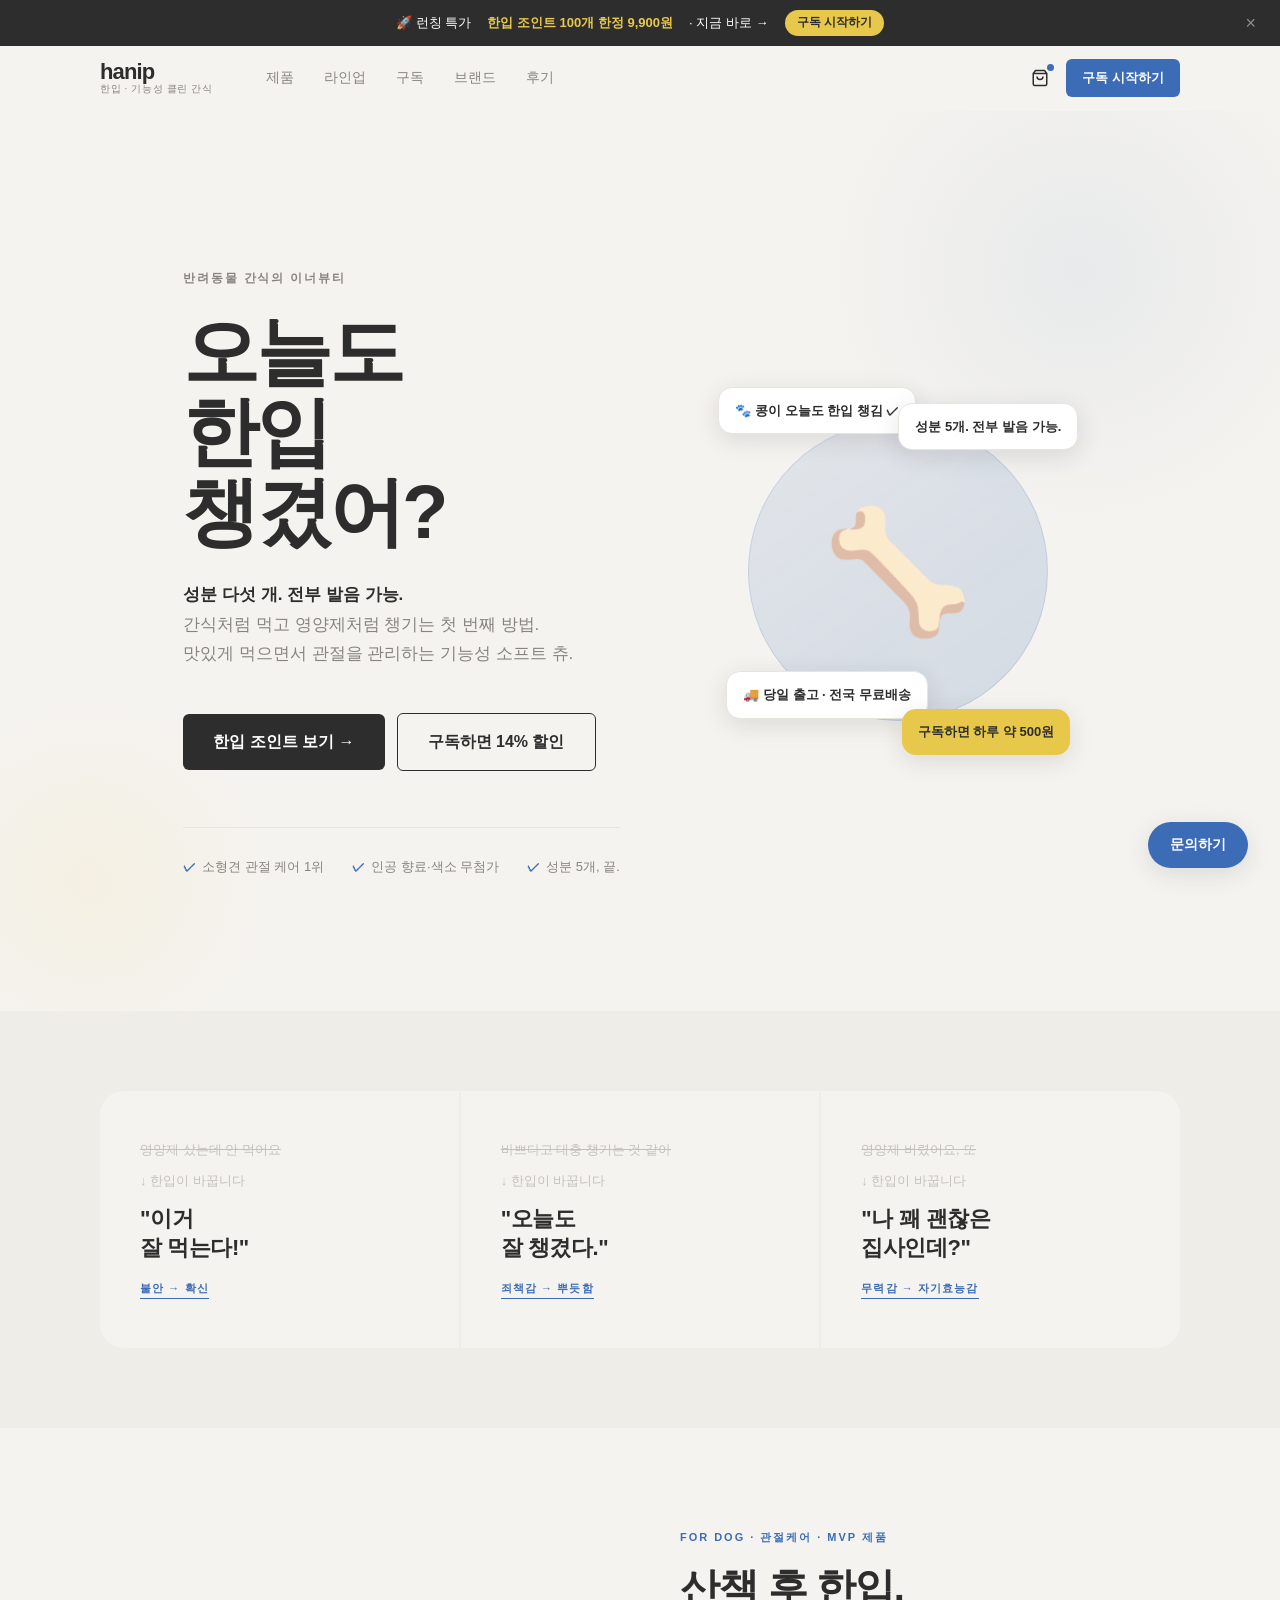
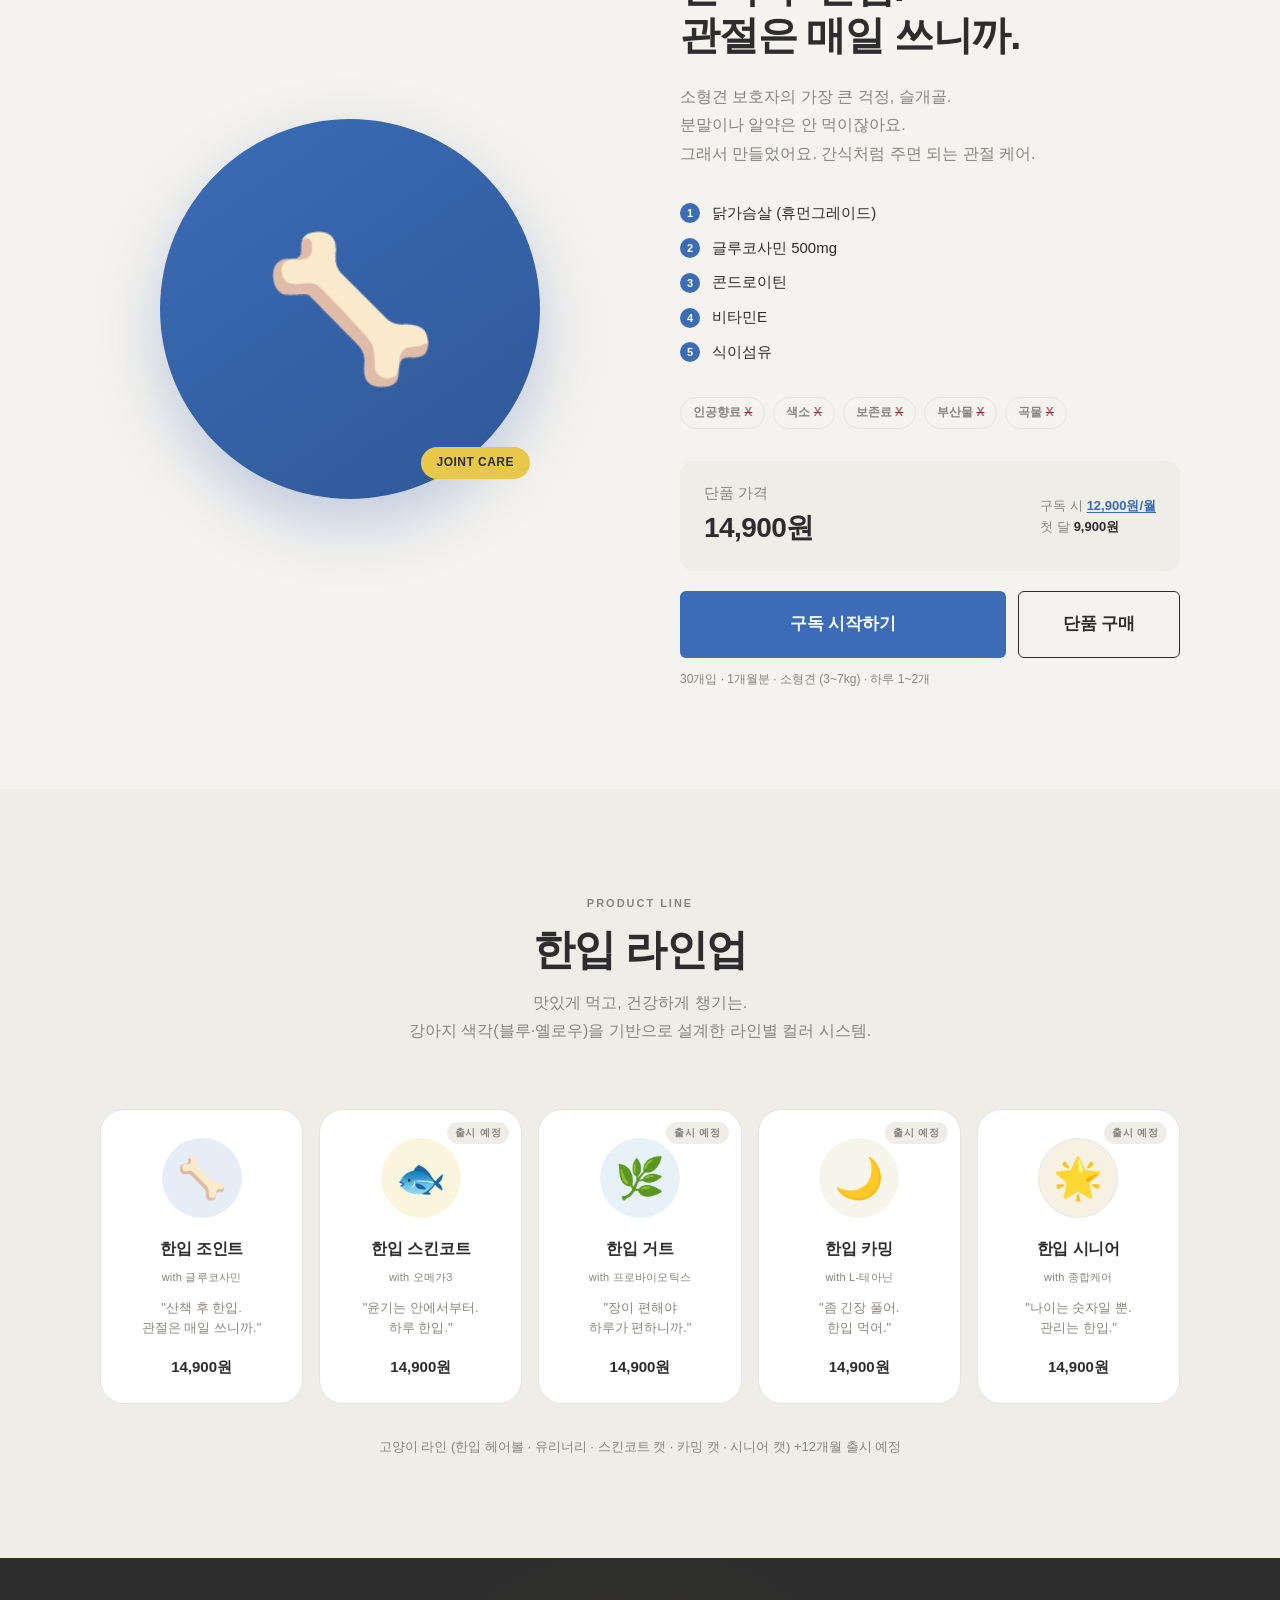
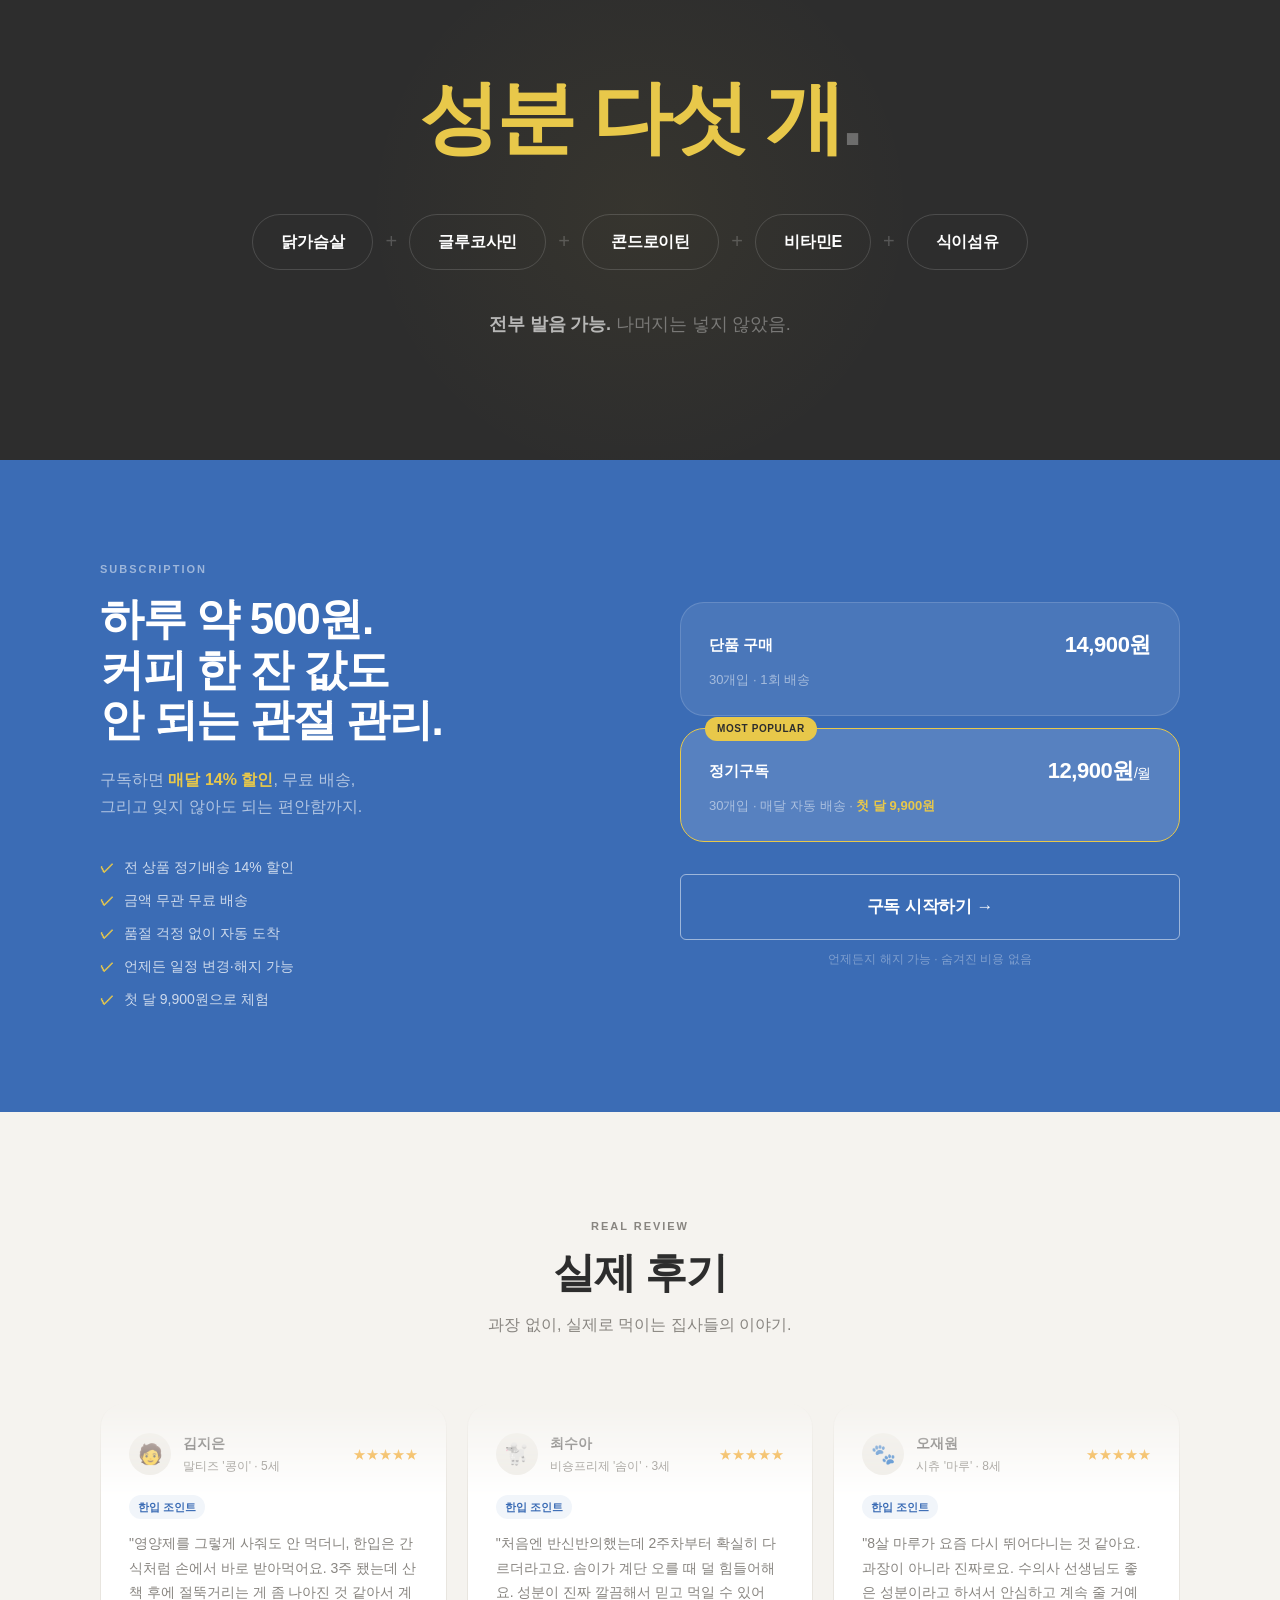
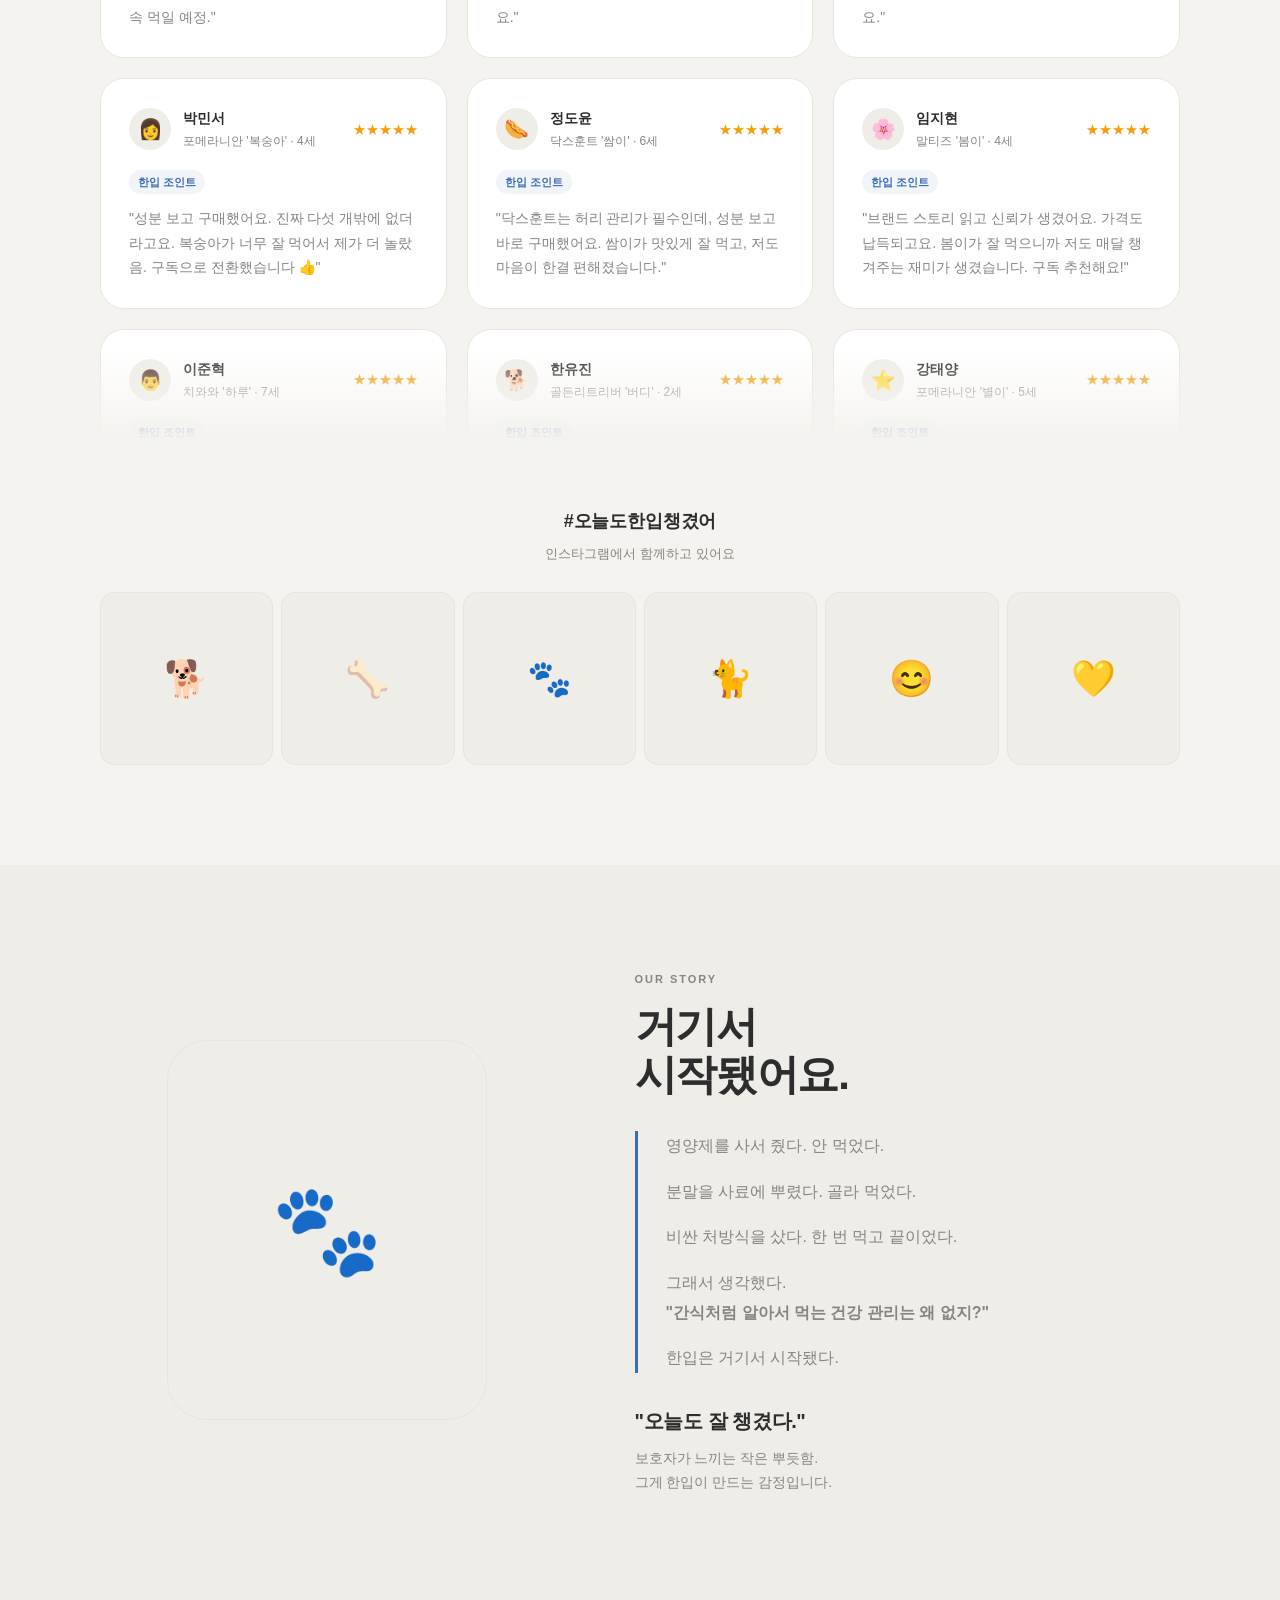
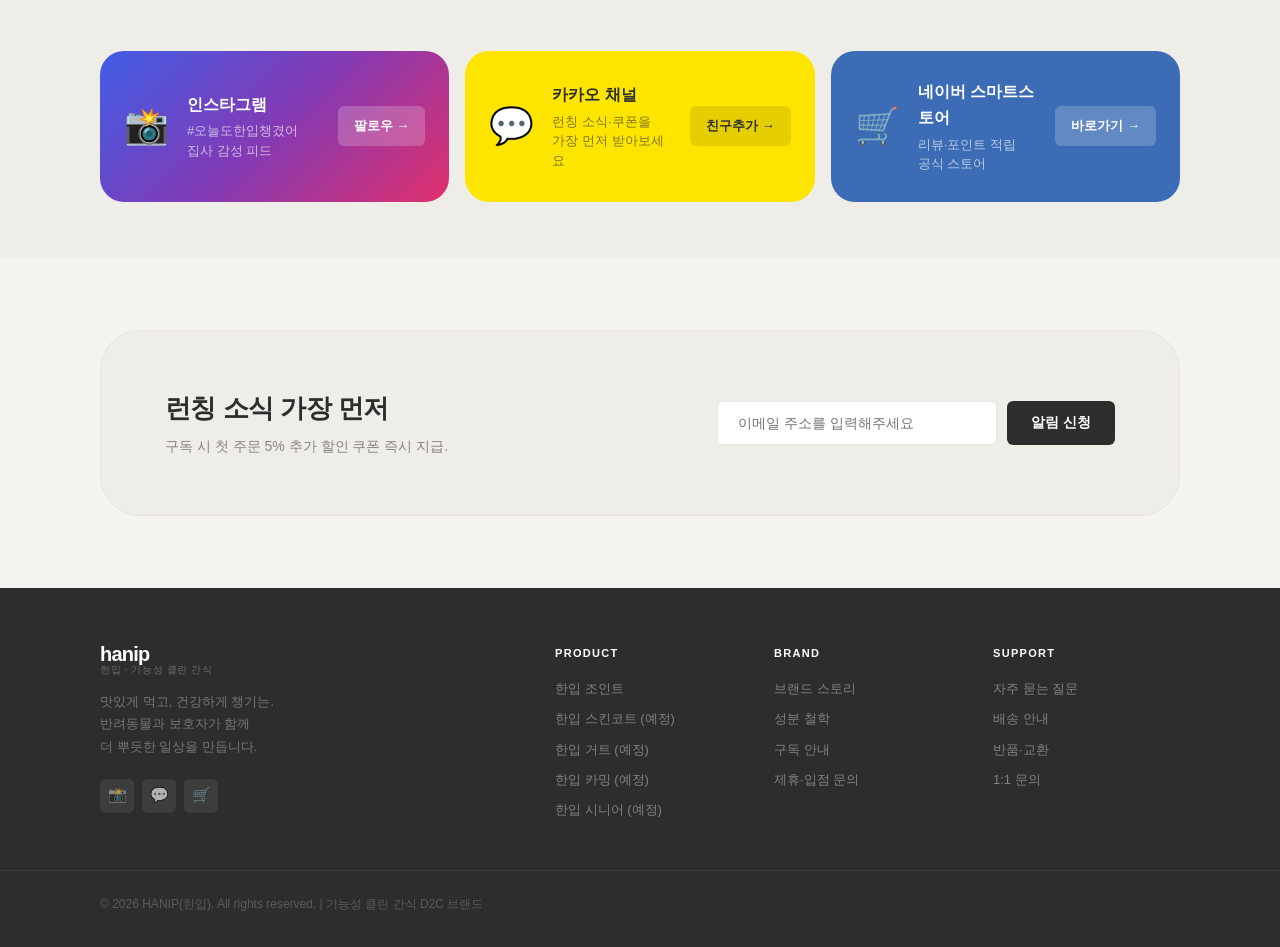
==== commit 97de8af5: "fix: 문의하기 플로팅 버튼 및 후기 3컬럼 레이아웃 복구" ====
--- a/index.html
+++ b/index.html
@@ -346,51 +346,125 @@
         <p class="section-desc centered">과장 없이, 실제로 먹이는 집사들의 이야기.</p>
       </div>
 
-      <div class="review-grid">
-        <div class="review-card fade-up">
-          <div class="review-top">
-            <div class="reviewer-avatar">🧑</div>
-            <div>
-              <p class="reviewer-name">김지은</p>
-              <p class="reviewer-pet">말티즈 '콩이' · 5세</p>
-            </div>
-            <span class="review-stars">★★★★★</span>
-          </div>
-          <span class="review-product">한입 조인트</span>
-          <p class="review-body">
-            "영양제를 그렇게 사줘도 안 먹더니, 한입은 간식처럼 손에서 바로 받아먹어요.
-            3주 됐는데 산책 후에 절뚝거리는 게 좀 나아진 것 같아서 계속 먹일 예정."
-          </p>
-        </div>
-        <div class="review-card fade-up" style="transition-delay:0.1s">
-          <div class="review-top">
-            <div class="reviewer-avatar">👩</div>
-            <div>
-              <p class="reviewer-name">박민서</p>
-              <p class="reviewer-pet">포메라니안 '복숭아' · 4세</p>
-            </div>
-            <span class="review-stars">★★★★★</span>
-          </div>
-          <span class="review-product">한입 조인트</span>
-          <p class="review-body">
-            "성분 보고 구매했어요. 진짜 다섯 개밖에 없더라고요.
-            복숭아가 너무 잘 먹어서 제가 더 놀랐음. 구독으로 전환했습니다 👍"
-          </p>
-        </div>
-        <div class="review-card fade-up" style="transition-delay:0.2s">
-          <div class="review-top">
-            <div class="reviewer-avatar">👨</div>
-            <div>
-              <p class="reviewer-name">이준혁</p>
-              <p class="reviewer-pet">치와와 '하루' · 7세</p>
-            </div>
-            <span class="review-stars">★★★★★</span>
-          </div>
-          <span class="review-product">한입 조인트</span>
-          <p class="review-body">
-            "노령견이라 관절이 걱정됐는데 하루가 엄청 좋아해요.
-            하루 한입씩 주는 루틴 생겼음. 구독 신청했고 다음 달도 기다려집니다."
-          </p>
+      <div class="testimonial-columns">
+        <!-- 컬럼 1 -->
+        <div class="tcol tcol-1">
+          <div class="review-card">
+            <div class="review-top">
+              <div class="reviewer-avatar">🧑</div>
+              <div>
+                <p class="reviewer-name">김지은</p>
+                <p class="reviewer-pet">말티즈 '콩이' · 5세</p>
+              </div>
+              <span class="review-stars">★★★★★</span>
+            </div>
+            <span class="review-product">한입 조인트</span>
+            <p class="review-body">"영양제를 그렇게 사줘도 안 먹더니, 한입은 간식처럼 손에서 바로 받아먹어요. 3주 됐는데 산책 후에 절뚝거리는 게 좀 나아진 것 같아서 계속 먹일 예정."</p>
+          </div>
+          <div class="review-card">
+            <div class="review-top">
+              <div class="reviewer-avatar">👩</div>
+              <div>
+                <p class="reviewer-name">박민서</p>
+                <p class="reviewer-pet">포메라니안 '복숭아' · 4세</p>
+              </div>
+              <span class="review-stars">★★★★★</span>
+            </div>
+            <span class="review-product">한입 조인트</span>
+            <p class="review-body">"성분 보고 구매했어요. 진짜 다섯 개밖에 없더라고요. 복숭아가 너무 잘 먹어서 제가 더 놀랐음. 구독으로 전환했습니다 👍"</p>
+          </div>
+          <div class="review-card">
+            <div class="review-top">
+              <div class="reviewer-avatar">👨</div>
+              <div>
+                <p class="reviewer-name">이준혁</p>
+                <p class="reviewer-pet">치와와 '하루' · 7세</p>
+              </div>
+              <span class="review-stars">★★★★★</span>
+            </div>
+            <span class="review-product">한입 조인트</span>
+            <p class="review-body">"노령견이라 관절이 걱정됐는데 하루가 엄청 좋아해요. 하루 한입씩 주는 루틴 생겼음. 구독 신청했고 다음 달도 기다려집니다."</p>
+          </div>
+        </div>
+
+        <!-- 컬럼 2 -->
+        <div class="tcol tcol-2">
+          <div class="review-card">
+            <div class="review-top">
+              <div class="reviewer-avatar">🐩</div>
+              <div>
+                <p class="reviewer-name">최수아</p>
+                <p class="reviewer-pet">비숑프리제 '솜이' · 3세</p>
+              </div>
+              <span class="review-stars">★★★★★</span>
+            </div>
+            <span class="review-product">한입 조인트</span>
+            <p class="review-body">"처음엔 반신반의했는데 2주차부터 확실히 다르더라고요. 솜이가 계단 오를 때 덜 힘들어해요. 성분이 진짜 깔끔해서 믿고 먹일 수 있어요."</p>
+          </div>
+          <div class="review-card">
+            <div class="review-top">
+              <div class="reviewer-avatar">🌭</div>
+              <div>
+                <p class="reviewer-name">정도윤</p>
+                <p class="reviewer-pet">닥스훈트 '쌈이' · 6세</p>
+              </div>
+              <span class="review-stars">★★★★★</span>
+            </div>
+            <span class="review-product">한입 조인트</span>
+            <p class="review-body">"닥스훈트는 허리 관리가 필수인데, 성분 보고 바로 구매했어요. 쌈이가 맛있게 잘 먹고, 저도 마음이 한결 편해졌습니다."</p>
+          </div>
+          <div class="review-card">
+            <div class="review-top">
+              <div class="reviewer-avatar">🐕</div>
+              <div>
+                <p class="reviewer-name">한유진</p>
+                <p class="reviewer-pet">골든리트리버 '버디' · 2세</p>
+              </div>
+              <span class="review-stars">★★★★★</span>
+            </div>
+            <span class="review-product">한입 조인트</span>
+            <p class="review-body">"대형견이라 간식도 성분 따지게 돼요. 한입은 불필요한 게 없어서 좋아요. 버디가 간식 타임을 기다리는 표정이 달라졌어요 🐾"</p>
+          </div>
+        </div>
+
+        <!-- 컬럼 3 -->
+        <div class="tcol tcol-3">
+          <div class="review-card">
+            <div class="review-top">
+              <div class="reviewer-avatar">🐾</div>
+              <div>
+                <p class="reviewer-name">오재원</p>
+                <p class="reviewer-pet">시츄 '마루' · 8세</p>
+              </div>
+              <span class="review-stars">★★★★★</span>
+            </div>
+            <span class="review-product">한입 조인트</span>
+            <p class="review-body">"8살 마루가 요즘 다시 뛰어다니는 것 같아요. 과장이 아니라 진짜로요. 수의사 선생님도 좋은 성분이라고 하셔서 안심하고 계속 줄 거예요."</p>
+          </div>
+          <div class="review-card">
+            <div class="review-top">
+              <div class="reviewer-avatar">🌸</div>
+              <div>
+                <p class="reviewer-name">임지현</p>
+                <p class="reviewer-pet">말티즈 '봄이' · 4세</p>
+              </div>
+              <span class="review-stars">★★★★★</span>
+            </div>
+            <span class="review-product">한입 조인트</span>
+            <p class="review-body">"브랜드 스토리 읽고 신뢰가 생겼어요. 가격도 납득되고요. 봄이가 잘 먹으니까 저도 매달 챙겨주는 재미가 생겼습니다. 구독 추천해요!"</p>
+          </div>
+          <div class="review-card">
+            <div class="review-top">
+              <div class="reviewer-avatar">⭐</div>
+              <div>
+                <p class="reviewer-name">강태양</p>
+                <p class="reviewer-pet">포메라니안 '별이' · 5세</p>
+              </div>
+              <span class="review-stars">★★★★★</span>
+            </div>
+            <span class="review-product">한입 조인트</span>
+            <p class="review-body">"SNS에서 보고 반신반의했는데 직접 써보니 달라요. 별이가 먹자마자 뛰어오는 거 보면 진짜 맛있나봐요. 성분도 깔끔하고 재구매 확정입니다."</p>
+          </div>
         </div>
       </div>
 
@@ -533,6 +607,52 @@
     </div>
   </footer>
 
+  <!-- 플로팅 문의 버튼 -->
+  <button class="fab-contact" id="fabContact" aria-label="문의하기">문의하기</button>
+
+  <!-- 문의 모달 -->
+  <div class="modal-overlay" id="contactOverlay" role="dialog" aria-modal="true" aria-labelledby="contactTitle">
+    <div class="modal-box" id="contactBox">
+      <button class="modal-close" id="contactClose" aria-label="닫기">✕</button>
+
+      <h2 class="modal-title" id="contactTitle">문의하기</h2>
+      <p class="modal-desc">궁금한 점을 남겨주시면 빠르게 답변드릴게요.</p>
+
+      <form class="contact-form" id="contactForm" novalidate>
+        <div class="form-group">
+          <label for="contactName">이름</label>
+          <input type="text" id="contactName" placeholder="홍길동" required />
+        </div>
+        <div class="form-group">
+          <label for="contactEmail">이메일</label>
+          <input type="email" id="contactEmail" placeholder="hello@example.com" required />
+        </div>
+        <div class="form-group">
+          <label for="contactType">문의 유형</label>
+          <select id="contactType" required>
+            <option value="" disabled selected>선택해주세요</option>
+            <option value="product">제품 문의</option>
+            <option value="subscribe">구독 문의</option>
+            <option value="purchase">구매 문의</option>
+            <option value="other">기타</option>
+          </select>
+        </div>
+        <div class="form-group">
+          <label for="contactMessage">문의 내용</label>
+          <textarea id="contactMessage" rows="4" placeholder="자유롭게 작성해주세요." required></textarea>
+        </div>
+        <button type="submit" class="btn btn-primary btn-lg contact-submit">보내기</button>
+      </form>
+
+      <div class="contact-success" id="contactSuccess" hidden>
+        <div class="success-icon">✓</div>
+        <h3>문의가 접수되었어요</h3>
+        <p>확인 후 빠르게 답변드릴게요.</p>
+        <button class="btn btn-outline btn-md" id="contactSuccessClose">닫기</button>
+      </div>
+    </div>
+  </div>
+
   <script src="script-v4.js"></script>
 </body>
 </html>
